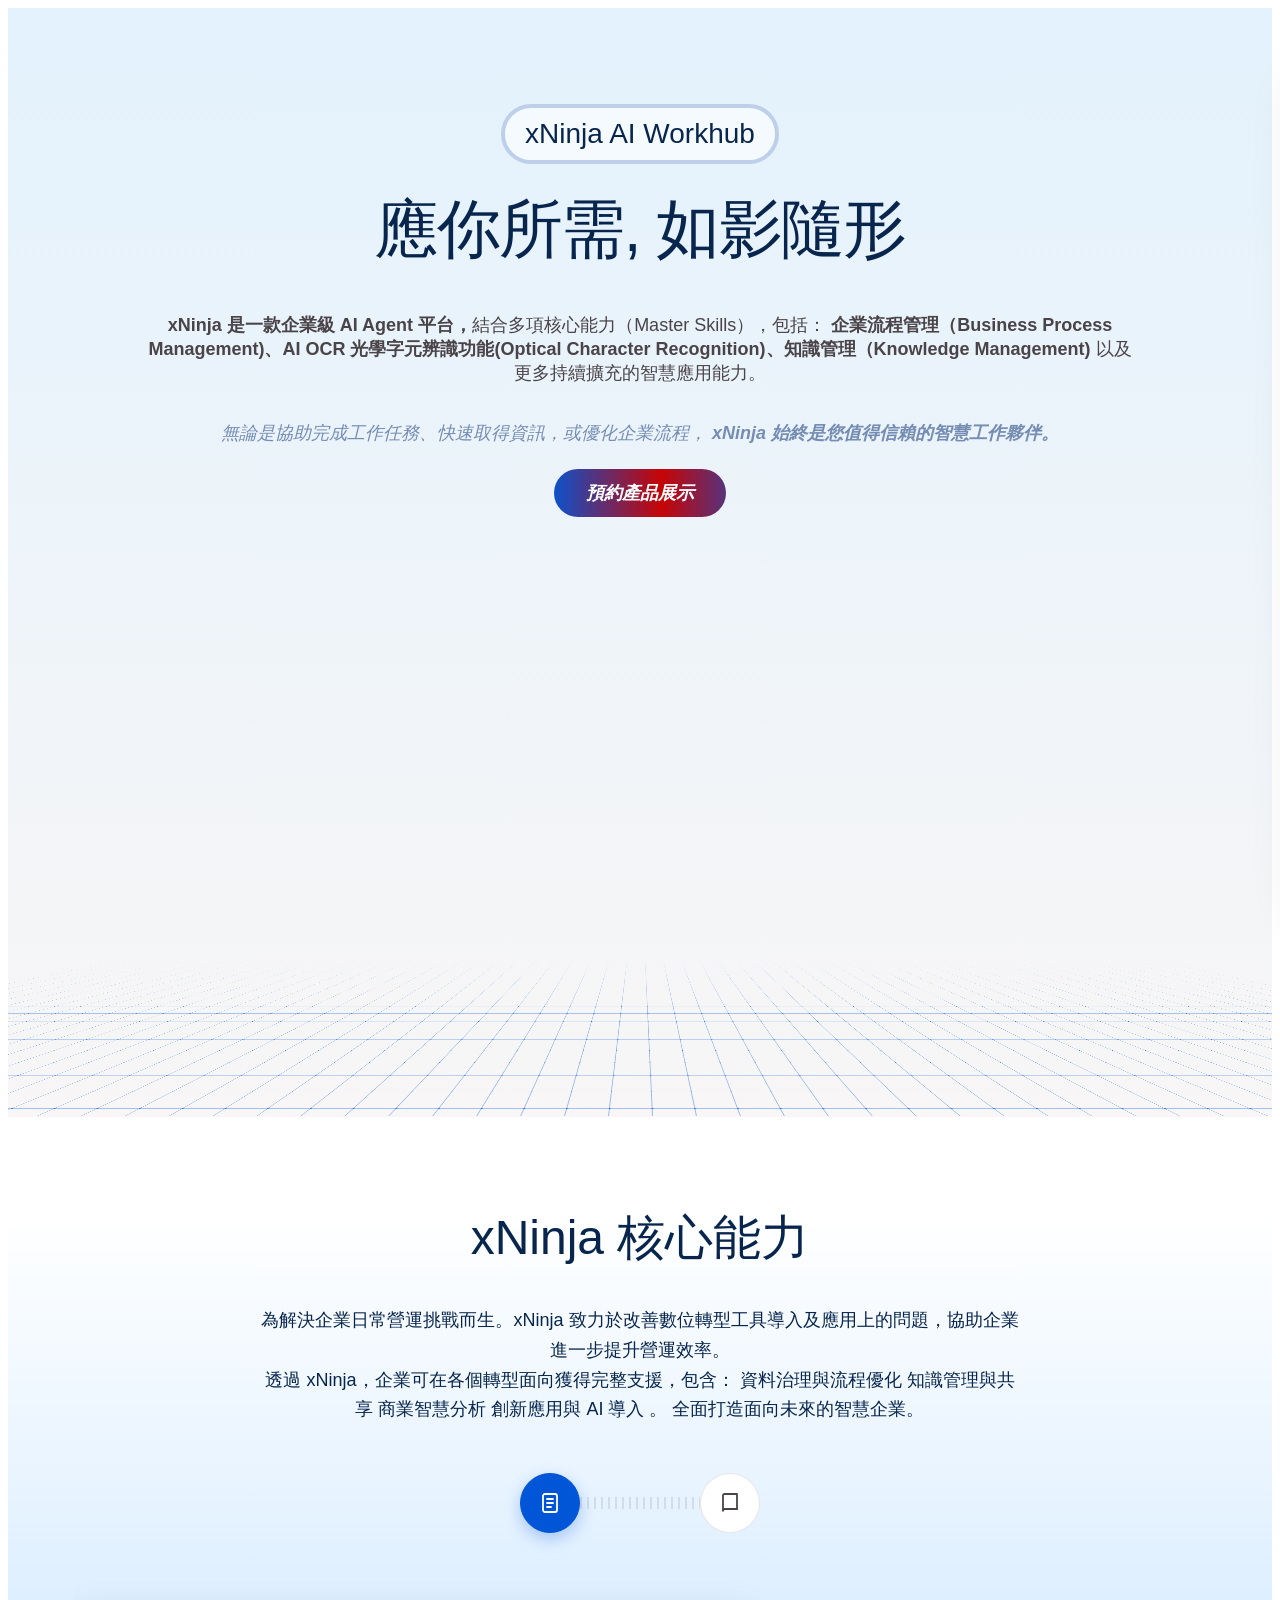
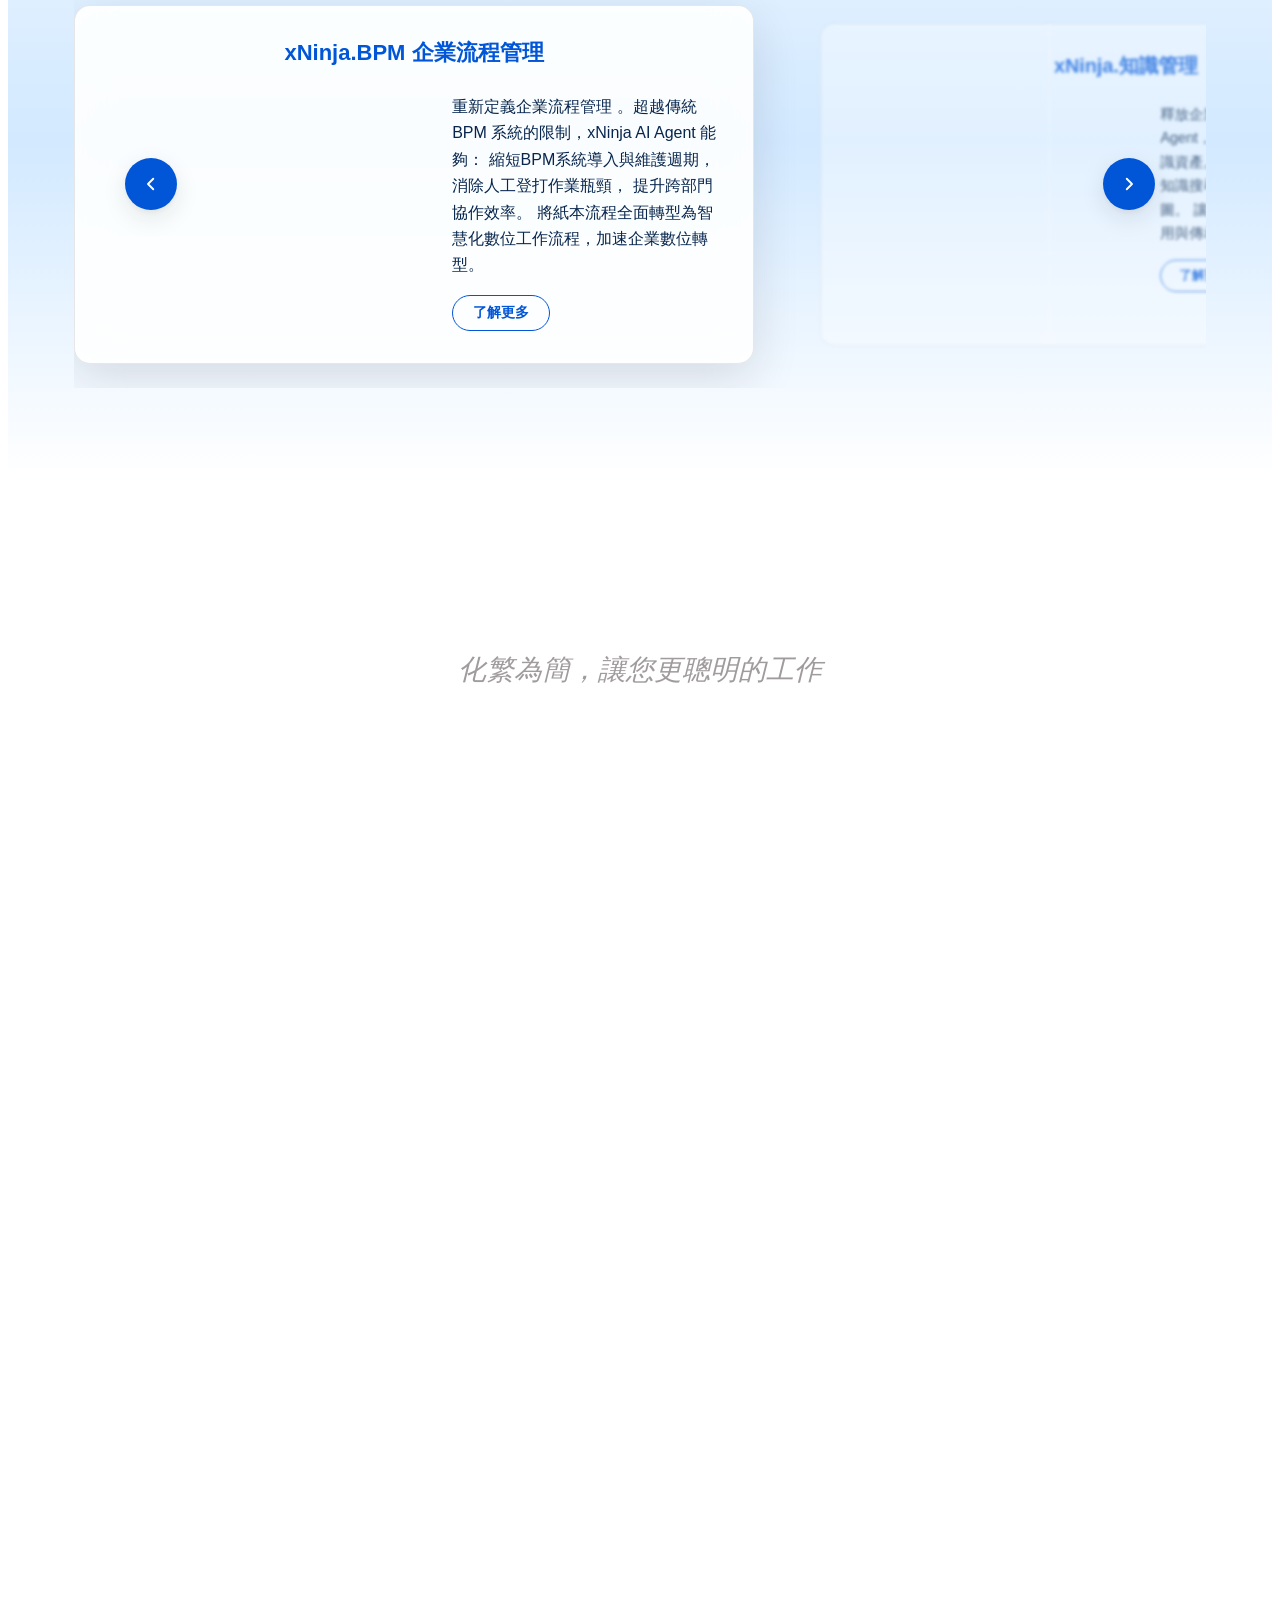
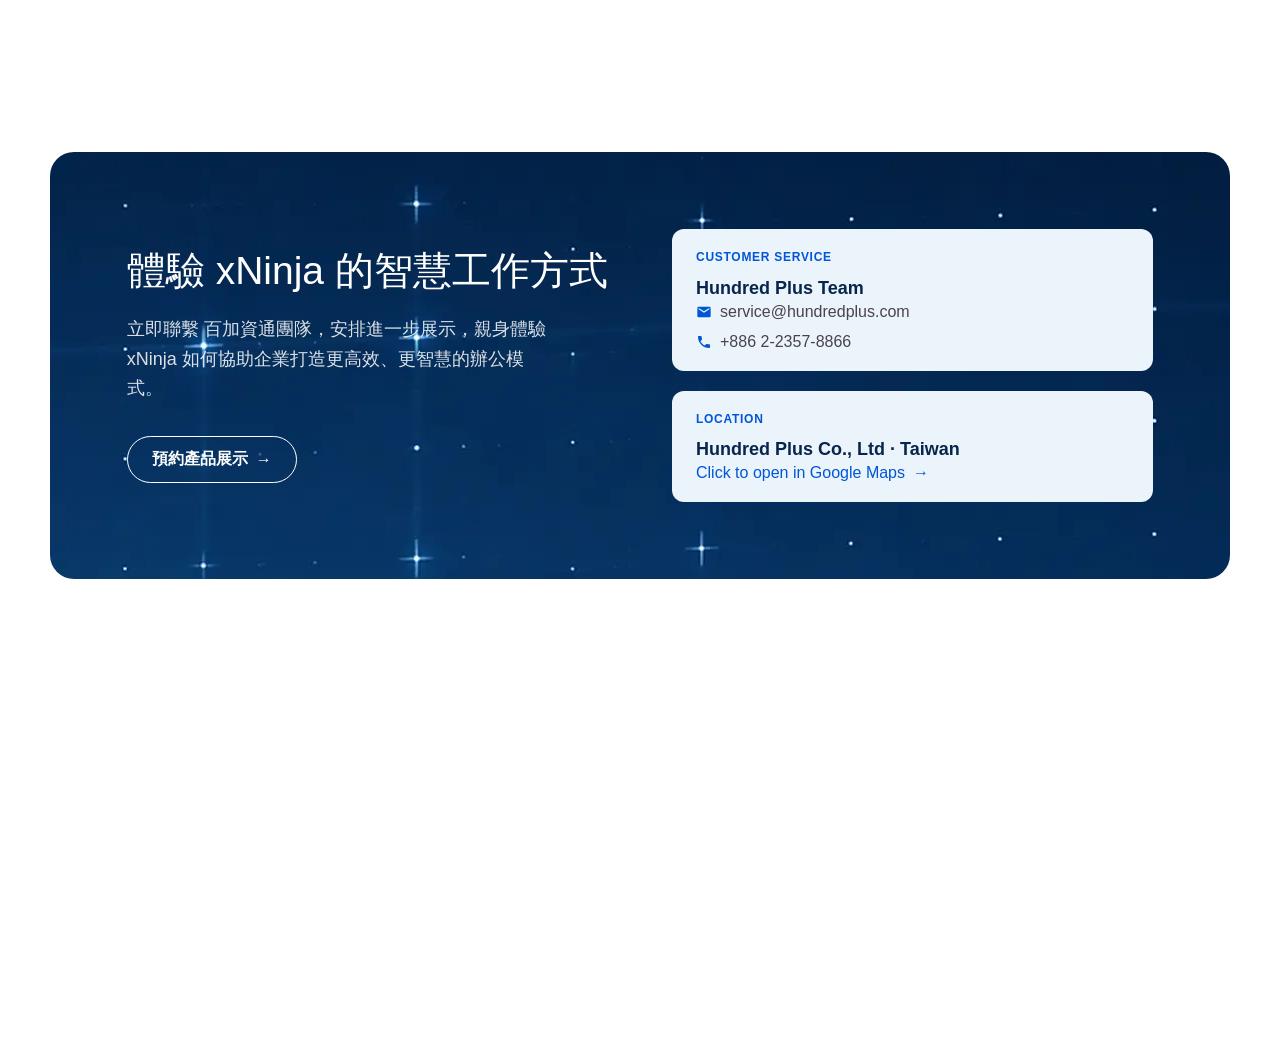
==== index.html @ 4fa95afd "changes" ====
<!doctype html>
<html lang="en">
  <head>
    <meta charset="UTF-8" />
    <meta name="viewport" content="width=device-width, initial-scale=1.0" />
    <title>Document</title>
  <link rel="preconnect" href="https://fonts.googleapis.com" />
  <link rel="preconnect" href="https://fonts.gstatic.com" crossorigin />
  <link href="https://fonts.googleapis.com/css2?family=Montserrat:ital,wght@0,100..900;1,100..900&family=Chiron+Go+Round+TC:wght@300;400;500;600;700;800;900&display=swap" rel="stylesheet" />
  <link rel="stylesheet" href="css/tokens.css" />
    <link rel="stylesheet" href="css/navbar.css" />
    <link rel="stylesheet" href="css/fonts.css" />
    <link rel="stylesheet" href="css/hero.css" />
    <link rel="stylesheet" href="css/text_sizes.css" />
    <link rel="stylesheet" href="css/features.css" />
    <link rel="stylesheet" href="css/cta.css" />
    <link rel="stylesheet" href="css/footer.css" />
    <link rel="stylesheet" href="css/demo-popup.css" />
  </head>
    <div id="navbar-placeholder"></div>

  <!-- Mobile drawer -->
  <div class="navbar__drawer" id="navDrawer">
    <ul>
      <!-- <li><a href="/about.html">About Us</a></li>
      <li><a href="/news.html">News</a></li> -->
      <li>
        <a href="index.html">Skills</a>
        <ul class="drawer-sub">
          <li>
            <a href="xNinja_bpm.html"
              >xNinja. Business Process Management (BPM)</a
            >
          </li>
          <li>
            <a href="xNinja_km.html"
              >xNinja.Knowledge Management</a
            >
          </li>
        </ul>
      </li>
      <!-- <li><a href="/pricing.html">Pricing</a></li> -->
    </ul>
    <div class="drawer-lang">
      <button href="tw.html">EN</button>
      <button href="index.html">TW</button>
      <!-- <button>TH</button>
      <button >IDN</button> -->
    </div>
  </div>
  <div class="navbar__overlay" id="navOverlay"></div>


<section class="hero">
  <div class="hero__inner">
  
<h2 class="hero__subhead">xNinja AI Workhub</h2>
  <h1 class="hero__title text-display">
	應你所需, 如影隨形
    </h1>
    <p class="hero__subtitle">
<b>xNinja 是一款企業級 AI Agent 平台，</b>結合多項核心能力（Master Skills），包括：

<b>企業流程管理（Business Process Management)、AI OCR 光學字元辨識功能(Optical Character Recognition)、知識管理（Knowledge Management)</b>
 以及更多持續擴充的智慧應用能力。</p><br>
   <span class="hero__quote">
      無論是協助完成工作任務、快速取得資訊，或優化企業流程，
<b>xNinja 始終是您值得信賴的智慧工作夥伴。</b>
    </sp> 

    <div class="hero__cta-row">
      <span class="hero__cta-line hero__cta-line--left" aria-hidden="true"></span>
<a href="https://www.hundredplus.com/ecoform/jtjw" class="hero__cta" data-demo-open>預約產品展示</a>
      <span class="hero__cta-line hero__cta-line--right" aria-hidden="true"></span>
    </div>

     <div class="hero__media">
         <div class="skill_section__video">
  <iframe
    class="skill_section__media"
    src="https://www.youtube.com/embed/FBJiiYiR1F0?autoplay=1&mute=1&loop=1&playlist=FBJiiYiR1F0&controls=1&playsinline=1&rel=0&modestbranding=1"
    title="xNinja demo"
    style="width:100%; aspect-ratio:16/9; border:0; display:block;"
    allow="autoplay; encrypted-media; picture-in-picture"
    allowfullscreen
  ></iframe>
</div>
        </div>
  </div>
</section>

<section class="skills">
  <div class="skills__inner">
    <div class="skills__intro"> <h2 class="skills__title">xNinja 核心能力</h2>
    <span class="skills__lead text-body-lg">
    為解決企業日常營運挑戰而生。xNinja 致力於改善數位轉型工具導入及應用上的問題，協助企業進一步提升營運效率。
<br>透過 xNinja，企業可在各個轉型面向獲得完整支援，包含：
資料治理與流程優化
知識管理與共享
商業智慧分析
創新應用與 AI 導入 。
全面打造面向未來的智慧企業。
</div>
   
<!-- Skill stepper: one icon per Master Skill -->
<!-- Skill stepper: one icon per Master Skill -->
<div class="skills__steps" aria-label="xNinja Master Skills">
  <!-- BPM — form icon -->
  <button
    class="skills__step skills__step--active"
    type="button"
    data-skill-key="skills.bpm.video"
    aria-label="xNinja.Business Process Management"
  >
    <svg viewBox="0 0 24 24" fill="none" stroke="currentColor"
         stroke-width="1.8" stroke-linecap="round" stroke-linejoin="round" aria-hidden="true">
      <rect x="5" y="3" width="14" height="18" rx="2" />
      <path d="M9 8h6M9 12h6M9 16h4" />
    </svg>
  </button>

  <span class="skills__step-line" aria-hidden="true"></span>

  <!-- KM — book icon -->
  <button
    class="skills__step"
    type="button"
    data-skill-key="skills.km.video"
    aria-label="xNinja.Knowledge Management"
  >
    <svg viewBox="0 0 24 24" fill="none" stroke="currentColor"
         stroke-width="1.8" stroke-linecap="round" stroke-linejoin="round" aria-hidden="true">
      <path d="M5 4.5A1.5 1.5 0 0 1 6.5 3H19v15H6.5A1.5 1.5 0 0 0 5 19.5z" />
      <path d="M5 19.5A1.5 1.5 0 0 1 6.5 18H19" />
    </svg>
  </button>
</div>
    <div class="skills__carousel">
      <button class="skills__nav skills__nav--prev" type="button" aria-label="Previous skill">
        <svg width="18" height="18" viewBox="0 0 24 24" aria-hidden="true">
          <path d="M15 5l-7 7 7 7" fill="none" stroke="currentColor" stroke-width="2.5" stroke-linecap="round" stroke-linejoin="round" />
        </svg>
      </button>

      <div class="skills__viewport">
        <div class="skills__track">

          <!-- Card: BPM -->
          <article class="skill-card skill-card--active" data-video-key="skills.bpm.video">
            <h3 class="skill-card__title">xNinja.BPM 企業流程管理</h3>
            <div class="skill-card__body">
                         <div class="skill_section__video">
  <iframe
    class="skill_section__media"
    src="https://www.youtube.com/embed/NPxpjpz5WTE?autoplay=1&mute=1&loop=1&playlist=NPxpjpz5WTE&controls=1&playsinline=1&rel=0&modestbranding=1"
    title="xNinja demo"
    style="width:100%; aspect-ratio:16/9; border:0; display:block;"
    allow="autoplay; encrypted-media; picture-in-picture"
    allowfullscreen
  ></iframe>
</div>
              <div class="skill-card__text">
                <p class="skill-card__desc text-body">
                重新定義企業流程管理 。超越傳統 BPM 系統的限制，xNinja AI Agent 能夠：
縮短BPM系統導入與維護週期，
消除人工登打作業瓶頸，
提升跨部門協作效率。
將紙本流程全面轉型為智慧化數位工作流程，加速企業數位轉型。
 </p>
           
                <a class="skill-card__more" href="xNinja_bpm.html">了解更多</a>
              </div>
            </div>
          </article>

          <!-- Card: KM -->
          <article class="skill-card" data-video-key="skills.km.video">
            <h3 class="skill-card__title">xNinja.知識管理</h3>
            <div class="skill-card__body">
        <div class="skill_section__video">
  <iframe
    class="skill_section__media"
    src="https://www.youtube.com/embed/J8MCapx4dZc?autoplay=1&mute=1&loop=1&playlist=J8MCapx4dZc&controls=1&playsinline=1&rel=0&modestbranding=1"
    title="xNinja demo"
    style="width:100%; aspect-ratio:16/9; border:0; display:block;"
    allow="autoplay; encrypted-media; picture-in-picture"
    allowfullscreen
  ></iframe>
</div>
              <div class="skill-card__text">
                <p class="skill-card__desc text-body">
                釋放企業知識價值
透過 xNinja AI Agent，企業能夠更有效地運用組織知識資產。
即時完成：
知識文章生成，
知識搜尋，
智慧重點摘要，
企業流程圖。
讓企業知識得以快速被找出、應用與傳承。</p>
                <a class="skill-card__more" href="xNinja_km.html">了解更多</a>
              </div>
            </div>
          </article>

        </div>
      </div>

      <button class="skills__nav skills__nav--next" type="button" aria-label="Next skill">
        <svg width="18" height="18" viewBox="0 0 24 24" aria-hidden="true">
          <path d="M9 5l7 7-7 7" fill="none" stroke="currentColor" stroke-width="2.5" stroke-linecap="round" stroke-linejoin="round" />
        </svg>
      </button>
    </div>
  </div>
</section>

<section class="challenge">
  <div class="challenge__inner">
    <div class="challenge__header">
    <h2 class="skills__title reveal reveal--up">
      xNinja 協助企業解決的挑戰<br>
    </h2>
      <span class="skills__subtitle">化繁為簡，讓您更聰明的工作</span>
      </div>
    <!-- Row 1: text left, image right -->
    <div class="challenge__row">
      <div class="challenge__content reveal reveal--left">
        <h3 class="challenge__subtitle">
          快速推動企業數位化
        </h3>
        <ul class="challenge__list">
          <li class="challenge__item">
            <svg class="challenge__check" viewBox="0 0 20 20" aria-hidden="true">
              <circle cx="10" cy="10" r="10" />
              <path d="M5.8 10.3l2.7 2.7 5.7-6" />
            </svg>
            <span>消除冗長的系統導入週期</span>
          </li>
          <li class="challenge__item text-body">
            <svg class="challenge__check" viewBox="0 0 20 20" aria-hidden="true">
              <circle cx="10" cy="10" r="10" />
              <path d="M5.8 10.3l2.7 2.7 5.7-6" />
            </svg>
            <span>打破語言與跨國溝通障礙</span>
          </li>
          <li class="challenge__item text-body">
            <svg class="challenge__check" viewBox="0 0 20 20" aria-hidden="true">
              <circle cx="10" cy="10" r="10" />
              <path d="M5.8 10.3l2.7 2.7 5.7-6" />
            </svg>
            <span>建立全企業一致性的表單與流程標準</span>
          </li>
          <li class="challenge__item text-body">
            <svg class="challenge__check" viewBox="0 0 20 20" aria-hidden="true">
              <circle cx="10" cy="10" r="10" />
              <path d="M5.8 10.3l2.7 2.7 5.7-6" />
            </svg>
            <span>加速資料蒐集與處理效率</span>
          </li>
        </ul>
      </div>

      <div class="challenge__media reveal reveal--right" role="img"
           aria-label="Rapid enterprise digitalization illustration">
          <img src="assets/images/bpm_illustration.png">
          </div>
    </div>

    <!-- Row 2: image left, text right -->
    <div class="challenge__row challenge__row--reverse">
      <div class="challenge__content reveal reveal--right">
        <h3 class="challenge__subtitle">
          提升組織生產力
        </h3>
        <ul class="challenge__list">
          <li class="challenge__item text-body">
            <svg class="challenge__check" viewBox="0 0 20 20" aria-hidden="true">
              <circle cx="10" cy="10" r="10" />
              <path d="M5.8 10.3l2.7 2.7 5.7-6" />
            </svg>
            <span>輕鬆將企業知識與文件集中管理</span>
          </li>
          <li class="challenge__item text-body">
            <svg class="challenge__check" viewBox="0 0 20 20" aria-hidden="true">
              <circle cx="10" cy="10" r="10" />
              <path d="M5.8 10.3l2.7 2.7 5.7-6" />
            </svg>
            <span>快速取得關鍵資訊，讓員工專注於高價值工作</span>
          </li>
          <li class="challenge__item text-body">
            <svg class="challenge__check" viewBox="0 0 20 20" aria-hidden="true">
              <circle cx="10" cy="10" r="10" />
              <path d="M5.8 10.3l2.7 2.7 5.7-6" />
            </svg>
            <span>將複雜文件轉換為精簡且可執行的摘要內容</span>
          </li>
          <li class="challenge__item text-body">
            <svg class="challenge__check" viewBox="0 0 20 20" aria-hidden="true">
              <circle cx="10" cy="10" r="10" />
              <path d="M5.8 10.3l2.7 2.7 5.7-6" />
            </svg>
            <span>透過流程圖提高理解效率與執行品質</span>
          </li>
        </ul>
      </div>

      <div class="challenge__media reveal reveal--left" role="img"
           aria-label="Accelerated workforce productivity illustration">
          <img src="assets/images/km_illustration.png"></div>
    </div>
  </div>
</section>


<section class="cta">
  <div class="cta__panel">
    <div class="cta__grid">
      <!-- Left: intro -->
      <div class="cta__intro">
        <h2 class="cta__title">體驗 xNinja 的智慧工作方式</h2>
        <p class="cta__lead text-body-lg">立即聯繫 百加資通團隊，安排進一步展示，親身體驗 xNinja 如何協助企業打造更高效、更智慧的辦公模式。</p>
        <a class="cta__button" href="https://www.hundredplus.com/ecoform/jtjw" data-demo-open>
          <span>預約產品展示</span>
          <span aria-hidden="true">→</span>
        </a>
      </div>

      <!-- Right: contact cards -->
      <div class="cta__cards">
        <div class="cta__card">
          <span class="text-label cta__label">Customer Service</span>
          <p class="cta__name">Hundred Plus Team</p>
          <a class="cta__email" href="mailto:service@hundredplus.com">
            <svg class="cta__icon" viewBox="0 0 24 24" fill="currentColor" aria-hidden="true">
              <path d="M20 4H4c-1.1 0-1.99.9-1.99 2L2 18c0 1.1.9 2 2 2h16c1.1 0 2-.9 2-2V6c0-1.1-.9-2-2-2zm0 4l-8 5-8-5V6l8 5 8-5v2z"/>
            </svg>
            service@hundredplus.com
          </a>
          <a class="cta__phone" href="tel:+886223578866">
            <svg class="cta__icon" viewBox="0 0 24 24" fill="currentColor" aria-hidden="true">
              <path d="M6.62 10.79c1.44 2.83 3.76 5.14 6.59 6.59l2.2-2.2c.27-.27.67-.36 1.02-.24 1.12.37 2.33.57 3.57.57.55 0 1 .45 1 1V20c0 .55-.45 1-1 1-9.39 0-17-7.61-17-17 0-.55.45-1 1-1h3.5c.55 0 1 .45 1 1 0 1.25.2 2.45.57 3.57.11.35.03.74-.25 1.02l-2.2 2.2z"/>
            </svg>
            +886 2-2357-8866
          </a>
        </div>

        <!-- <div class="cta__card">
          <span class="text-label cta__label">聯絡資訊</span>
          <div class="cta__contact">
            <p class="cta__name">Oscar Shan</p>
            <a class="cta__email" href="mailto:reyner@hundredplus.com">
              <svg class="cta__icon" viewBox="0 0 24 24" fill="currentColor" aria-hidden="true">
                <path d="M20 4H4c-1.1 0-1.99.9-1.99 2L2 18c0 1.1.9 2 2 2h16c1.1 0 2-.9 2-2V6c0-1.1-.9-2-2-2zm0 4l-8 5-8-5V6l8 5 8-5v2z"/>
              </svg>
              oscar.shan@hundredplus.com
            </a>
            <a class="cta__phone" href="tel:+886223578866,100">
              <svg class="cta__icon" viewBox="0 0 24 24" fill="currentColor" aria-hidden="true">
                <path d="M6.62 10.79c1.44 2.83 3.76 5.14 6.59 6.59l2.2-2.2c.27-.27.67-.36 1.02-.24 1.12.37 2.33.57 3.57.57.55 0 1 .45 1 1V20c0 .55-.45 1-1 1-9.39 0-17-7.61-17-17 0-.55.45-1 1-1h3.5c.55 0 1 .45 1 1 0 1.25.2 2.45.57 3.57.11.35.03.74-.25 1.02l-2.2 2.2z"/>
              </svg>
              +886 2-2357-8866 #108
            </a>
          </div>
          <div class="cta__contact">
            <p class="cta__name">Evelyn Tang</p>
            <a class="cta__email" href="mailto:new.han@hundredplus.com">
              <svg class="cta__icon" viewBox="0 0 24 24" fill="currentColor" aria-hidden="true">
                <path d="M20 4H4c-1.1 0-1.99.9-1.99 2L2 18c0 1.1.9 2 2 2h16c1.1 0 2-.9 2-2V6c0-1.1-.9-2-2-2zm0 4l-8 5-8-5V6l8 5 8-5v2z"/>
              </svg>
              evelyn.tang@hundredplus.com
            </a>
            <a class="cta__phone" href="tel:+886223578866,106">
              <svg class="cta__icon" viewBox="0 0 24 24" fill="currentColor" aria-hidden="true">
                <path d="M6.62 10.79c1.44 2.83 3.76 5.14 6.59 6.59l2.2-2.2c.27-.27.67-.36 1.02-.24 1.12.37 2.33.57 3.57.57.55 0 1 .45 1 1V20c0 .55-.45 1-1 1-9.39 0-17-7.61-17-17 0-.55.45-1 1-1h3.5c.55 0 1 .45 1 1 0 1.25.2 2.45.57 3.57.11.35.03.74-.25 1.02l-2.2 2.2z"/>
              </svg>
              +886 2-2357-8866 #105
            </a>
          </div>
        </div> -->

        <div class="cta__card">
          <span class="text-label cta__label">
            <span>Location</span>
          </span>
          <p class="cta__name">Hundred Plus Co., Ltd · Taiwan</p>
          <a class="cta__email cta__maplink"
             href="https://maps.google.com/?q=Hundred+Plus+Co+Ltd+Taiwan"
             target="_blank" rel="noopener">
            <span>Click to open in Google Maps</span>
            <span aria-hidden="true">→</span>
          </a>
        </div>
      </div>
    </div>
  </div>
</section>
<div id="demo-modal-placeholder"></div> 
<div id="footer-placeholder"></div>
<script src="js/navbar.js"></script>
<script src="js/features.js"></script>
<script src="js/homepage.js"></script>
<script src="js/demo-popup.js"></script>
<script src="js/skill-video.js"></script>
</body>
</html>
---- css/tokens.css ----
/* ==========================================================================
   Design Tokens
   Project typography system — EN / ZH / TH
   ========================================================================== */
*,
*::before,
*::after {
  box-sizing: border-box;
}

:root {
  /* --------------------------------------------------------------------------
     FONT STACKS
     Montserrat loaded via Google Fonts CDN in fonts.css.
     CJK/Thai loaded locally or via Google Fonts CDN in fonts.css.
  -------------------------------------------------------------------------- */

  --font-en:   "Montserrat", sans-serif;
  --font-mono: "Montserrat",  sans-serif;
  --font-tw:   "ChironGoRoundTC", "Noto Sans TC", sans-serif;
  --font-th:   "Noto Sans Thai", sans-serif;

  /* --------------------------------------------------------------------------
     TYPE SCALE  (fluid via clamp — min @ ~375px / max @ ~1440px)
  -------------------------------------------------------------------------- */

  --scale-2xs:  clamp(0.625rem, 1.4vw, 0.75rem);   /*  10–12px */
  --scale-xs:   clamp(0.75rem,  1.8vw, 0.875rem);  /*  12–14px */
  --scale-sm:   clamp(0.875rem, 2vw,   1rem);       /*  14–16px */
  --scale-base: clamp(1rem,     2.2vw, 1.125rem);   /*  16–18px */
  --scale-lg:   clamp(1.125rem, 2.5vw, 1.375rem);  /*  18–22px */
  --scale-xl:   clamp(1.375rem, 3.5vw, 1.75rem);   /*  22–28px */
  --scale-2xl:  clamp(1.75rem,  4.5vw, 2.25rem);   /*  28–36px */
  --scale-3xl:  clamp(2.25rem,  6vw,   3rem);       /*  36–48px */
  --scale-4xl:  clamp(3rem,     8vw,   4rem);       /*  48–64px */
  --scale-5xl:  clamp(3.75rem,  10vw,  5rem);       /*  60–80px */

  /* --------------------------------------------------------------------------
     FONT WEIGHTS
     Montserrat: 100–900 (+ italics)
     ChironGoRoundTC: 300 / 400 / 500 / 600 / 700 / 800 / 900
     Noto Sans Thai: 100 / 300 / 400 / 500 / 600 / 700 / 800 / 900
  -------------------------------------------------------------------------- */

  --weight-thin:       100;
  --weight-extralight: 200;
  --weight-light:      300;
  --weight-regular:    400;
  --weight-medium:     500;
  --weight-semibold:   600;
  --weight-bold:       700;
  --weight-extrabold:  800;
  --weight-black:      900;

  /* --------------------------------------------------------------------------
     LINE HEIGHTS — per-language
  -------------------------------------------------------------------------- */

  /* English (Montserrat) */
  --lh-en-display: 1.05;
  --lh-en-heading: 1.2;
  --lh-en-subhead: 1.3;
  --lh-en-body:    1.65;
  --lh-en-caption: 1.5;
  --lh-en-label:   1.4;

  /* Chinese (ChironGoRoundTC) */
  --lh-tw-display: 1.1;
  --lh-tw-heading: 1.2;
  --lh-tw-subhead: 1.3;
  --lh-tw-body:    1.85;
  --lh-tw-caption: 1.6;
  --lh-tw-label:   1.5;

  /* Thai (Noto Sans Thai) */
  --lh-th-display: 1.2;
  --lh-th-heading: 1.3;
  --lh-th-subhead: 1.45;
  --lh-th-body:    2;
  --lh-th-caption: 1.7;
  --lh-th-label:   1.6;

  /* Feature Grid Spacing */
  --page-x: clamp(var(--space-6), 5vw, var(--space-16));

  /* --------------------------------------------------------------------------
     LETTER SPACING — per-language
  -------------------------------------------------------------------------- */

  --ls-en-display: -0.025em;
  --ls-en-heading: -0.015em;
  --ls-en-subhead: -0.01em;
  --ls-en-body:    0em;
  --ls-en-label:   0.06em;
  --ls-en-caption: 0.01em;

  --ls-tw-display: 0.02em;
  --ls-tw-heading: 0.01em;
  --ls-tw-body:    0em;
  --ls-tw-label:   0.05em;

  --ls-th-display: 0em;
  --ls-th-body:    0em;

  /* --------------------------------------------------------------------------
     COLORS
  -------------------------------------------------------------------------- */

  --color-ink:          #08264d;
  --color-ink-secondary: #4a4448;
  --color-ink-tertiary:  #6b6568;
  --color-ink-disabled:  #a09b9c;

  --color-blue:        #0156d7;
  --color-blue-hover:  #013c97;
  --color-blue-active: #002256;
  --color-blue-subtle: #ebf3fb;
  --color-blue-muted:  #b3d0ef;

  --color-surface:        #ffffff;
  --color-surface-raised: #f8f6f6;
  --color-surface-sunken: #f0eded;

  --color-border:       rgba(32, 28, 29, 0.1);
  --color-border-strong: rgba(32, 28, 29, 0.2);
  --color-border-focus: #3079c9;

  --color-success:        #2a7d4f;
  --color-success-subtle: #eaf5ee;
  --color-warning:        #a05c10;
  --color-warning-subtle: #fef3e2;
  --color-danger:         #c1362b;
  --color-danger-subtle:  #fdecea;

  /* --------------------------------------------------------------------------
     SPACING SCALE  (base unit: 4px)
  -------------------------------------------------------------------------- */

  --space-0:  0px;
  --space-1:  4px;
  --space-2:  8px;
  --space-3:  12px;
  --space-4:  16px;
  --space-5:  20px;
  --space-6:  24px;
  --space-8:  32px;
  --space-10: 40px;
  --space-12: 48px;
  --space-16: 64px;
  --space-20: 80px;
  --space-24: 96px;

  /* --------------------------------------------------------------------------
     BORDER RADIUS
  -------------------------------------------------------------------------- */

  --radius-sm:   4px;
  --radius-md:   8px;
  --radius-lg:   12px;
  --radius-xl:   16px;
  --radius-2xl:  24px;
  --radius-full: 9999px;

  /* --------------------------------------------------------------------------
     SHADOWS
  -------------------------------------------------------------------------- */

  --shadow-sm: 0 1px 2px rgba(32, 28, 29, 0.06);
  --shadow-md: 0 2px 8px rgba(32, 28, 29, 0.08), 0 1px 2px rgba(32, 28, 29, 0.04);
  --shadow-lg: 0 8px 24px rgba(32, 28, 29, 0.1), 0 2px 6px rgba(32, 28, 29, 0.05);
  --shadow-xl: 0 16px 48px rgba(32, 28, 29, 0.12);

  --shadow-focus: 0 0 0 3px rgba(48, 121, 201, 0.3);

  /* --------------------------------------------------------------------------
     TRANSITIONS
  -------------------------------------------------------------------------- */

  --transition-fast:   80ms ease;
  --transition-base:   150ms ease;
  --transition-slow:   300ms ease;
  --transition-spring: 400ms cubic-bezier(0.34, 1.56, 0.64, 1);

  /* --------------------------------------------------------------------------
     Z-INDEX SCALE
  -------------------------------------------------------------------------- */

  --z-below:    -1;
  --z-base:      0;
  --z-raised:    10;
  --z-dropdown:  100;
  --z-sticky:    200;
  --z-overlay:   300;
  --z-modal:     400;
  --z-toast:     500;
  --z-tooltip:   600;
}

/* ==========================================================================
   LANGUAGE-SCOPED HELPERS
   ========================================================================== */

:lang(en),
:lang(en-US),
:lang(en-GB) {
  font-family: var(--font-en);
}

:lang(tw),
:lang(tw-TW),
:lang(tw-HK),
:lang(tw-CN) {
  font-family: var(--font-tw);
  line-height: var(--lh-tw-body);
}

:lang(tw) {
  font-family: var(--font-tw);
  line-height: var(--lh-tw-body);
}

:lang(th) {
  font-family: var(--font-th);
  line-height: var(--lh-th-body);
}

/* ==========================================================================
   SEMANTIC TYPOGRAPHY CLASSES
   ========================================================================== */

.text-display {
  font-size: var(--scale-4xl);
  font-weight: var(--weight-bold);
  line-height: var(--lh-en-display);
  letter-spacing: var(--ls-en-display);
}
:lang(tw) .text-display {
  font-family: var(--font-tw);
  font-weight: var(--weight-semibold);
  line-height: var(--lh-tw-display);
  letter-spacing: var(--ls-tw-display);
}
:lang(th) .text-display {
  font-weight: var(--weight-extrabold);
  line-height: var(--lh-th-display);
  letter-spacing: var(--ls-th-display);
}

.text-h1 {
  font-size: var(--scale-3xl);
  font-weight: var(--weight-bold);
  line-height: var(--lh-en-heading);
  letter-spacing: var(--ls-en-heading);
}
:lang(tw) .text-h1 {
  line-height: var(--lh-tw-heading);
  letter-spacing: var(--ls-tw-heading);
}
:lang(th) .text-h1 {
  line-height: var(--lh-th-heading);
}

.text-h2 {
  font-size: var(--scale-2xl);
  font-weight: var(--weight-semibold);
  line-height: var(--lh-en-heading);
  letter-spacing: var(--ls-en-subhead);
}
:lang(tw) .text-h2 {
  font-weight: var(--weight-bold);
  line-height: var(--lh-tw-heading);
}
:lang(th) .text-h2 {
  font-weight: var(--weight-bold);
  line-height: var(--lh-th-heading);
}

.text-h3 {
  font-size: var(--scale-xl);
  font-weight: var(--weight-semibold);
  line-height: var(--lh-en-subhead);
}
:lang(tw) .text-h3 {
  line-height: var(--lh-tw-subhead);
}
:lang(th) .text-h3 {
  line-height: var(--lh-th-subhead);
}

.text-h4 {
  font-size: var(--scale-lg);
  font-weight: var(--weight-medium);
  line-height: var(--lh-en-subhead);
}
:lang(tw) .text-h4 {
  line-height: var(--lh-tw-subhead);
}
:lang(th) .text-h4 {
  line-height: var(--lh-th-subhead);
}

.text-body-lg {
  font-size: var(--scale-base);
  font-weight: var(--weight-regular);
  line-height: var(--lh-en-body);
}
:lang(tw) .text-body-lg {
  line-height: var(--lh-tw-body);
}
:lang(th) .text-body-lg {
  line-height: var(--lh-th-body);
}

.text-body {
  font-size: var(--scale-sm);
  font-weight: var(--weight-regular);
  line-height: var(--lh-en-body);
}
:lang(tw) .text-body {
  line-height: var(--lh-tw-body);
}
:lang(th) .text-body {
  line-height: var(--lh-th-body);
}

.text-caption {
  font-size: var(--scale-xs);
  font-weight: var(--weight-regular);
  line-height: var(--lh-en-caption);
  color: var(--color-ink-tertiary);
}
:lang(tw) .text-caption {
  line-height: var(--lh-tw-caption);
}
:lang(th) .text-caption {
  line-height: var(--lh-th-caption);
}

.text-label {
  font-family: var(--font-en);
  font-size: var(--scale-2xs);
  font-weight: var(--weight-semibold);
  line-height: var(--lh-en-label);
  letter-spacing: var(--ls-en-label);
  text-transform: uppercase;
  color: var(--color-ink-secondary);
}

.text-mono {
  font-family: var(--font-mono);
  font-size: var(--scale-sm);
  font-weight: var(--weight-regular);
  line-height: var(--lh-en-body);
}

.text-highlight {
  color: var(--color-blue);
  font-weight: var(--weight-medium);
}
---- css/navbar.css ----
/* ===========================
   NAVBAR
=========================== */
.navbar {
  position: sticky;
  top: 0;
  z-index: var(--z-sticky);
  display: flex;
  align-items: center;
  height: 64px;
  padding: 0 var(--space-8);
  background: rgba(255, 255, 255, 0.85);
  backdrop-filter: blur(12px);
  -webkit-backdrop-filter: blur(12px);
  box-shadow: none; /* ← start with no shadow */
  transition:
    background var(--transition-slow),
    box-shadow var(--transition-slow);
}

.navbar__logo {
  display: flex;
  align-items: center;
  text-decoration: none;
  margin-right: auto;
}

.navbar__logo svg {
  height: 90px;
  width: 90px;
}

/* Nav links — centered */
.navbar__links {
  display: flex;
  align-items: center;
  gap: var(--space-10);
  list-style: none;
  margin: 0;
  padding: 0;
  position: absolute;
  left: 50%;
  transform: translateX(-50%);
}

.navbar__links a {
  text-decoration: none;
  font-family: var(--font-en);
  font-size: var(--scale-sm);
  font-weight: var(--weight-medium);
  color: var(--color-ink);
  letter-spacing: var(--ls-en-body);
  transition: color var(--transition-base);
}

.navbar__links a:hover {
  color: var(--color-blue);
}
.navbar__links .active {
  color: none !important;
}
/* Language dropdown */
.navbar__lang {
  position: relative;
  margin-left: auto;
}

.lang-toggle {
  display: flex;
  align-items: center;
  gap: var(--space-1);
  background: none;
  border: none;
  cursor: pointer;
  font-family: var(--font-en);
  font-size: var(--scale-sm);
  font-weight: var(--weight-medium);
  color: var(--color-ink);
  padding: var(--space-2) var(--space-2);
  transition: color var(--transition-base);
}

.lang-toggle:hover {
  color: var(--color-blue);
}

.lang-arrow {
  transition: transform var(--transition-base);
}

.lang-toggle[aria-expanded="true"] .lang-arrow {
  transform: rotate(180deg);
}

.lang-dropdown {
  display: none;
  position: absolute;
  top: calc(100% + var(--space-2));
  right: 0;
  background: var(--color-surface);
  border: 1px solid var(--color-border);
  border-radius: var(--radius-md);
  box-shadow: var(--shadow-lg);
  list-style: none;
  margin: 0;
  padding: var(--space-1);
  min-width: 80px;
  z-index: var(--z-dropdown);
}

.lang-dropdown.is-open {
  display: block;
}

.lang-dropdown li button {
  display: block;
  width: 100%;
  text-align: left;
  background: none;
  border: none;
  cursor: pointer;
  padding: var(--space-2) var(--space-3);
  font-family: var(--font-en);
  font-size: var(--scale-sm);
  font-weight: var(--weight-medium);
  color: var(--color-ink);
  border-radius: var(--radius-sm);
  transition: background var(--transition-fast);
}

.lang-dropdown li button:hover {
  background: var(--color-blue-subtle);
  color: var(--color-blue);
}

/* Hamburger */
.navbar__hamburger {
  display: none;
  flex-direction: column;
  gap: 5px;
  background: none;
  border: none;
  cursor: pointer;
  padding: var(--space-2);
  margin-left: var(--space-4);
}

.navbar__hamburger span {
  display: block;
  width: 22px;
  height: 2px;
  background: var(--color-ink);
  border-radius: 2px;
  transition:
    transform var(--transition-slow),
    opacity var(--transition-slow);
}

/* Mobile drawer */
.navbar__drawer {
  position: fixed;
  top: 64px;
  right: -280px;
  width: 260px;
  height: calc(100vh - 64px);
  background: var(--color-surface);
  box-shadow: var(--shadow-xl);
  z-index: var(--z-overlay);
  /* padding: var(--space-6) var(--space-5); */
  transition: right var(--transition-slow);
}

.navbar__drawer.is-open {
  right: 0;
}

.navbar__drawer ul {
  list-style: none;
  margin: 0 0 var(--space-6);
  padding: 0;
}

.navbar__drawer ul li a {
  display: block;
  padding: var(--space-3) 0;
  font-family: var(--font-en);
  font-size: var(--scale-base);
  font-weight: var(--weight-medium);
  color: var(--color-ink);
  text-decoration: none;
  border-bottom: 1px solid var(--color-border);
  transition: color var(--transition-base);
}

.navbar__drawer ul li a:hover {
  color: var(--color-blue);
}

.drawer-lang {
  display: flex;
  gap: var(--space-2);
}

.drawer-lang button {
  background: var(--color-blue-subtle);
  border: none;
  border-radius: var(--radius-sm);
  padding: var(--space-2) var(--space-3);
  font-family: var(--font-en);
  font-size: var(--scale-xs);
  font-weight: var(--weight-semibold);
  color: var(--color-blue);
  cursor: pointer;
  transition: background var(--transition-fast);
}

.drawer-lang button:hover {
  background: var(--color-blue-muted);
}

/* .navbar__overlay {
  display: none;
  position: fixed;
  inset: 0;
  background: rgba(32, 28, 29, 0.4);
  z-index: var(--z-overlay);
} */

/* .navbar__overlay.is-open {
  display: block;
} */

/* ===== Products mega menu ===== */
.navbar__has-mega {
  position: relative;
}

.mega {
  position: absolute;
  top: calc(100% + 14px);
  left: 50%;
  transform: translateX(-50%) translateY(-8px);
  width: min(600px, 92vw);
  padding: 26px 30px 30px;
  background: var(--mega-bg, rgba(255, 255, 255, 0.98));
  -webkit-backdrop-filter: blur(10px) saturate(140%);
  backdrop-filter: blur(22px) saturate(140%);
  border: 1px solid var(--mega-border, rgba(255, 255, 255, 0.55));
  border-radius: var(--radius-lg, 14px);
  box-shadow:
    0 24px 60px -20px rgba(15, 23, 42, 0.28),
    0 2px 8px rgba(15, 23, 42, 0.06);
  opacity: 0;
  visibility: hidden;
  pointer-events: none;
  transition:
    opacity 0.22s ease,
    transform 0.22s ease,
    visibility 0.22s;
  z-index: 60;
}

/* invisible hover bridge across the gap so the menu stays open */
.mega::before {
  content: "";
  position: absolute;
  top: -16px;
  left: 0;
  right: 0;
  height: 16px;
}

/* top pointer accent under "Products" */
.mega::after {
  content: "";
  position: absolute;
  top: -1px;
  left: 50%;
  transform: translateX(-50%);
  width: 64px;
  height: 3px;
  border-radius: 0 0 3px 3px;
  background: var(--color-primary, #1e54ff);
}

/* open states: hover (mouse), focus-within (keyboard), is-open (JS/touch) */
.navbar__has-mega:hover .mega,
.navbar__has-mega:focus-within .mega,
.navbar__has-mega.is-open .mega {
  opacity: 1;
  visibility: visible;
  pointer-events: auto;
  transform: translateX(-50%) translateY(0);
}

.mega__title {
  margin: 0 0 18px;
  font-family: var(--font-en, "Montserrat", sans-serif);
  font-weight: 700;
  font-size: 1.25rem;
  letter-spacing: -0.01em;
  color: var(--color-ink, #0b1020);
}

.mega__list {
  list-style: none;
  margin: 0;
  padding: 0;
  display: grid;
  gap: 4px;
}

.mega__link {
  display: flex;
  align-items: center;
  justify-content: space-between;
  gap: 16px;
  padding: 12px 14px;
  border-radius: var(--radius-md, 8px);
  font-family: var(--font-mono, "DM Mono", monospace);
  font-size: 1rem;
  line-height: 1.4;
  color: var(--color-primary, #1e54ff);
  text-decoration: none;
  transition:
    background 0.15s ease,
    transform 0.15s ease;
}

.mega__link:hover {
  background: var(--mega-link-hover, rgba(30, 84, 255, 0.08));
  transform: translateX(2px);
}

.mega__chev {
  transition: transform 0.15s ease;
}
.mega__link:hover .mega__chev {
  transform: translateX(4px);
}

/* bottom corner accents */
.mega__corner {
  position: absolute;
  bottom: -1px;
  width: 34px;
  height: 4px;
  background: var(--color-primary, #1e54ff);
  border-radius: 4px 4px 0 0;
}
.mega__corner--left {
  left: 18px;
}
.mega__corner--right {
  right: 18px;
}

/* mobile drawer sublist */
.drawer-sub {
  list-style: none;
  margin: 6px 0 0;
  padding: 0 0 0 14px;
  display: grid;
  gap: 6px;
}
.drawer-sub a {
  font-family: var(--font-mono, "DM Mono", monospace);
  font-size: 0.9rem;
  color: var(--color-primary, #1e54ff);
}

/* Responsive */
@media (max-width: 960px) {
  .navbar__links {
    display: none;
  }
  .navbar__lang {
    display: none;
  }
  .navbar__hamburger {
    display: flex;
  }
  .navbar__drawer {
    padding: var(--space-6) var(--space-5);
  }
}
#navbar-placeholder {
  display: contents;
}

.navbar__cta {
  position: relative;
  color: #2563eb !important;
  background: transparent;
  border-radius: 999px;
  padding: 0.6em 1.5em;
  font-weight: 600;
  text-decoration: none;
  white-space: nowrap;
  border: 2px solid transparent;
  background:
    linear-gradient(#fff, #fff) padding-box,
    linear-gradient(90deg, #2563eb, #ff6565, #2563eb) border-box;
  background-size:
    100% 100%,
    300% 100%;
  animation: ctaBorderFlow 4s linear infinite;
  transition: color 0.2s ease;
}

.navbar__cta:hover {
  background: #2563eb !important;
  color: #fff !important;
  transition: all 0.5s ease;
}

@keyframes ctaBorderFlow {
  0% {
    background-position:
      0 0,
      0% 0;
  }
  100% {
    background-position:
      0 0,
      300% 0;
  }
}

@media (prefers-reduced-motion: reduce) {
  .navbar__cta {
    animation: none;
  }
}
---- css/hero.css ----
/* ===========================
   HERO
=========================== */
.hero {
  position: relative;
  padding: var(--space-20) var(--space-8) var(--space-16);
  background: linear-gradient(
    180deg,
    #e3f2fd 0%,
    var(--color-surface-raised) 100%
  );
  overflow: hidden;
}

/* Decorative background lines — sits behind content, lower portion */
/* .hero::before {
  content: "";
  position: absolute;
  inset: 0;
  background-image: url("/assets/images/bg_lines.png");
  background-repeat: no-repeat;
  background-position: center bottom;
  background-size: contain;
  opacity: 0.6;
  pointer-events: none;
  z-index: var(--z-base);
} */
/* Decorative perspective grid floor — lines meet at glowing points.
   Sits behind hero content, lower portion only. */
.hero::before {
  content: "";
  position: absolute;
  left: 50%;
  bottom: 0;
  width: 200%; /* extra width so the tilted plane fills the base */
  height: 85%; /* how far up the floor reaches */
  transform: translateX(-50%) perspective(520px) rotateX(63deg);
  transform-origin: bottom center;
  pointer-events: none;
  z-index: var(--z-base);

  --grid-cell: 44px;
  --grid-line: color-mix(in srgb, var(--color-blue) 45%, transparent);
  --grid-dot: var(--color-blue);

  background-image:
    radial-gradient(circle at 0 0, var(--grid-dot) 1.5px, transparent 2.2px),
    repeating-linear-gradient(
      to right,
      var(--grid-line) 0 1px,
      transparent 1px var(--grid-cell)
    ),
    repeating-linear-gradient(
      to bottom,
      var(--grid-line) 0 1px,
      transparent 1px var(--grid-cell)
    );
  background-size:
    var(--grid-cell) var(--grid-cell),
    auto,
    auto;

  /* fade the far (top) edge into the hero background */
  -webkit-mask-image: linear-gradient(
    to top,
    #000 0%,
    #000 35%,
    transparent 90%
  );
  mask-image: linear-gradient(to top, #000 0%, #000 35%, transparent 90%);
  opacity: 0.85;
}

.hero__inner {
  position: relative;
  z-index: var(--z-raised);
  max-width: 1000px;
  margin: 0 auto;
  text-align: center;
  display: flex;
  flex-direction: column;
  align-items: center;
}

.hero__title {
  color: var(--color-ink);
  font-family: var(
    --font-tw
  ); /* ← mono heading. Swap to var(--font-en) for Montserrat */
  font-weight: var(--weight-medium);
  margin-top: var(--space-8);
  margin-bottom: var(--space-8);
}

.hero__subtitle {
  max-width: 1200px;

  color: var(--color-ink-secondary);
}
.hero__subhead {
  margin: var(--space-4) 0 0;
  color: var(--color-ink);
  font-family: var(--font-en), var(--font-tw), var(--font-th), sans-serif;
  font-weight: var(--weight-medium);
  background-color: #ffffff9c;
  padding: 10px 20px;
  border-radius: 50px;
  border: 4px solid #bdcfe9;
}
.hero__quote {
  /* margin: var(--space-10) auto var(--space-6); */
  color: #758db3;
  font-family: var(--font-en), var(--font-tw), var(--font-th), sans-serif;
  font-weight: var(--weight-semibold);
  text-align: center;
  font-style: italic;
}
/* CTA row with flanking lines */
.hero__cta-row {
  display: flex;
  align-items: center;
  justify-content: center;
  gap: var(--space-6);
  width: 100%;
  max-width: 720px;
  margin: var(--space-6) auto 0;
}

/* .hero__cta-line {
  flex: 1;
  height: 4px;
  border-radius: var(--radius-full);
  background-color: #0156d7;
}
.hero__cta-line--right {
  background-color: #0156d7;
} */

.hero__cta {
  flex-shrink: 0;
  display: inline-block;
  padding: var(--space-3) var(--space-8);
  border-radius: var(--radius-full);
  background: linear-gradient(
    90deg,
    var(--color-blue),
    #c60505,
    var(--color-blue),
    var(--color-blue)
  );
  background-size: 200% 100%;
  color: var(--color-surface);
  font-family: var(--font-en);
  font-weight: var(--weight-semibold);
  text-decoration: none;
  white-space: nowrap;
  animation: ctaBorderFlow 4s linear infinite;
  transition: color 0.2s ease;
}

@keyframes ctaBorderFlow {
  to {
    background-position: 200% 0;
  }
}

.hero__cta:hover {
  background: var(--color-blue-hover);
  color: var(--color-surface);
  transition: all 0.3s;
}

/* Screenshot */
.hero__media {
  width: 100%;
  max-width: 960px;
  margin: var(--space-16) auto 0;
}

.hero__media img {
  width: 100%;
  height: auto;
  display: block;
  border-radius: var(--radius-xl);
  box-shadow: var(--shadow-md);
}

/* Responsive */
@media (max-width: 700px) {
  .hero {
    padding: var(--space-16) var(--space-5) var(--space-12);
  }
  .hero__cta-line {
    display: none; /* drop the flanking lines on small screens */
  }
}

@media (prefers-reduced-motion: reduce) {
  .hero__cta {
    transition: none;
  }
}

/* ===== xNinja Skills carousel ===== */
/* ===== xNinja Skills carousel ===== */
.skills {
  padding: clamp(48px, 7vw, 96px) 0;
  overflow: hidden; /* card peeks must not cause horizontal scroll */
  background: linear-gradient(to top, #ffffff 0%, #d2e9ff 35%, #ffffff00 90%);
}

.skills__inner {
  max-width: 1180px;
  margin: 0 auto;
  padding: 0 var(--space-6);
}
.skills__intro {
  display: flex;
  flex-direction: column;
  gap: var(--space-5);
  align-items: center;
  padding-bottom: var(--space-12);
}
.skills__title {
  margin: 0 0 var(--space-4);
  text-align: center;
  font-family: var(--font-mono), var(--font-tw), var(--font-th), sans-serif;
  font-weight: var(--weight-medium);
  color: var(--color-ink);
}
.skills__subtitle {
  color: var(--color-ink-disabled);
  font-family: var(--font-en), var(--font-tw), var(--font-th), sans-serif;
  font-weight: var(--weight-medium);
  text-align: center;
  font-style: italic;
}
.skills__lead {
  max-width: 760px;
  text-align: center;
  color: var(--color-ink);
}

/* ===== xNinja Skills — icon stepper ===== */
.skills__steps {
  display: flex;
  align-items: center;
  justify-content: center;
  max-width: 720px;
  margin: 0 auto clamp(28px, 4vw, 48px);
}

.skills__step {
  flex: 0 0 auto;
  display: grid;
  place-items: center;
  width: clamp(48px, 6vw, 60px);
  height: clamp(48px, 6vw, 60px);
  padding: 0;
  border-radius: var(--radius-full);
  border: 1px solid var(--color-border);
  background: var(--color-surface);
  color: var(--color-ink-secondary);
  cursor: pointer;
  transition:
    background var(--transition-base),
    color var(--transition-base),
    border-color var(--transition-base),
    transform var(--transition-base),
    box-shadow var(--transition-base);
}
.skills__step:hover {
  color: var(--color-blue);
  border-color: var(--color-blue);
  transform: translateY(-1px);
}
.skills__step svg {
  width: 24px;
  height: 24px;
}

.skills__step--active {
  background: var(--color-blue);
  border-color: var(--color-blue);
  color: var(--color-surface);
  box-shadow: 0 6px 16px color-mix(in srgb, var(--color-blue) 28%, transparent);
}
.skills__step--active:hover {
  color: var(--color-surface);
  border-color: var(--color-blue);
}

/* hatched connector between steps */
.skills__step-line {
  flex: 0 1 clamp(48px, 10vw, 120px);
  height: 12px;
  background-image: repeating-linear-gradient(
    90deg,
    var(--color-border) 0 2px,
    transparent 2px 7px
  );
}

@media (max-width: 720px) {
  .skills__step-line {
    flex-basis: clamp(32px, 14vw, 80px);
  }
}
.skills__carousel {
  position: relative;
}

.skills__viewport {
  overflow: hidden;
  touch-action: pan-y;
  cursor: grab;
}
.skills__viewport:active {
  cursor: grabbing;
}

.skills__track {
  position: relative;
  display: flex;
  gap: clamp(16px, 3vw, 32px);
  padding: var(--space-6) 0; /* room for the active card's shadow */
  transition: transform var(--transition-slow);
  will-change: transform;
}

/* cards (inactive look by default) */
.skill-card {
  flex: 0 0 var(--card-w, min(680px, 88vw));
  padding: clamp(20px, 3vw, 32px);
  border-radius: var(--radius-xl);
  background: color-mix(in srgb, var(--color-surface) 50%, transparent);
  border: 1px solid var(--color-border);
  transform: scale(0.9);
  filter: blur(2px);
  opacity: 0.7;
  user-select: none;
  transition:
    transform var(--transition-slow),
    filter var(--transition-slow),
    opacity var(--transition-slow),
    background var(--transition-slow);
}

.skill-card--active {
  z-index: var(--z-raised);
  transform: scale(1);
  filter: none;
  opacity: 1;
  background: color-mix(in srgb, var(--color-surface) 90%, transparent);
  -webkit-backdrop-filter: blur(18px) saturate(140%);
  backdrop-filter: blur(18px) saturate(140%);
  border-color: var(--color-border);
  box-shadow: var(--shadow-xl);
  cursor: default;
}

.skill-card__title {
  margin: 0 0 clamp(18px, 2.5vw, 26px);
  text-align: center;
  font-family: var(--font-mono), var(--font-tw), var(--font-th), sans-serif;
  font-weight: var(--weight-semibold);
  color: var(--color-blue);
}

.skill-card__body {
  display: grid;
  grid-template-columns: 1.15fr 1fr;
  gap: clamp(20px, 3vw, 36px);
  align-items: stretch;
}

/* video placeholder */
.skill-card__video {
  position: relative;
  min-height: 200px;
  display: grid;
  place-items: center;
  border-radius: var(--radius-lg);
  border: 1px solid var(--color-blue);
  background: color-mix(in srgb, var(--color-surface) 60%, transparent);
  overflow: hidden;
}

.skill-card__play {
  display: grid;
  place-items: center;
  width: 58px;
  height: 58px;
  border-radius: var(--radius-full);
  border: 1.5px solid var(--color-ink);
  background: color-mix(in srgb, var(--color-surface) 85%, transparent);
  color: var(--color-ink);
  cursor: pointer;
  transition: transform var(--transition-base);
}
.skill-card__play:hover {
  transform: scale(1.06);
}
.skill-card__play svg {
  margin-left: 3px; /* optical centering of the triangle */
}

.skill-card__text {
  display: flex;
  flex-direction: column;
  gap: var(--space-4);
}
.skill-card__desc {
  margin: 0;
  color: var(--color-ink);
}

.skill-card__more {
  align-self: flex-start;
  padding: var(--space-2) var(--space-5);
  border-radius: var(--radius-full);
  border: 1.5px solid var(--color-blue);
  font-family: var(--font-en);
  font-weight: var(--weight-semibold);
  color: var(--color-blue);
  text-decoration: none;
  transition:
    background var(--transition-base),
    color var(--transition-base);
}
.skill-card__more:hover {
  background: var(--color-blue);
  color: var(--color-surface);
}
.skill_section__video {
  position: relative;
  width: 100%;
  border-radius: 12px; /* swap for your radius token if you have one */
  overflow: hidden;
}

.skill_section__media {
  display: block;
  width: 100%;
  height: auto; /* native ratio — avoids the aspect-ratio sizing trap */
  border-radius: 18px;
}

.skill_section__controls {
  position: absolute;
  inset: 0; /* cover the whole video, not just the bottom strip */
  display: flex;
  align-items: center; /* vertical center → transport row floats in the middle */
  justify-content: center; /* horizontal center */
  padding: var(--space-8);
  pointer-events: none; /* scrim never blocks the video */
}

/* transport row — centered, fades in on hover */
.skill_section__controls-group {
  display: inline-flex;
  align-items: center;
  gap: var(--space-12);
  opacity: 0;
  pointer-events: none;
  transition: opacity 160ms ease;
}

.skill_section__video:hover .skill_section__controls-group,
.skill_section__video:focus-within .skill_section__controls-group {
  opacity: 1;
  pointer-events: auto;
}

/* touch devices have no hover — keep controls visible */
@media (hover: none) {
  .skill_section__controls {
    opacity: 1;
    pointer-events: auto;
  }
}

.skill_section__controls-group {
  display: inline-flex;
  align-items: center;
  gap: var(--space-12);
}
.skill_section__controls [data-sound-toggle] {
  position: absolute;
  right: var(--space-6);
  bottom: var(--space-6);
  pointer-events: auto;
}
.button-position {
  position: absolute;
  bottom: var(--space-12);
  right: var(--space-8);
}
.spedup-position {
  display: flex;
  position: absolute;
  align-items: center;
  justify-content: center;
}
.skill_section__btn {
  display: flex;
  align-items: center;
  justify-content: center;
  width: 38px;
  height: 38px;
  padding: 0;
  border: none;
  border-radius: var(--radius-full);
  color: var(--color-surface);
  background: color-mix(in srgb, var(--color-ink) 55%, transparent);
  cursor: pointer;
  transition: background 160ms ease;
  -webkit-backdrop-filter: blur(6px);
  backdrop-filter: blur(6px);
}

.skill_section__btn:hover {
  background: color-mix(in srgb, var(--color-ink) 75%, transparent);
}

.skill_section__btn:focus-visible {
  outline: 2px solid var(--color-blue);
  outline-offset: 2px;
}

.skill_section__icon {
  width: 18px;
  height: 18px;
}

/* play/pause icon swap */
.skill_section__icon--pause {
  display: none;
}
.skill_section__btn[data-playing="true"] .skill_section__icon--play {
  display: none;
}
.skill_section__btn[data-playing="true"] .skill_section__icon--pause {
  display: block;
}

/* mute/sound icon swap */
.skill_section__icon--sound {
  display: none;
}
.skill_section__btn[aria-pressed="true"] .skill_section__icon--muted {
  display: none;
}
.skill_section__btn[aria-pressed="true"] .skill_section__icon--sound {
  display: block;
}

@media (prefers-reduced-motion: reduce) {
  .skill_section__controls,
  .skill_section__btn {
    transition: none;
  }
}
/* nav arrows */
.skills__nav {
  position: absolute;
  top: 50%;
  z-index: var(--z-raised);
  transform: translateY(-50%);
  display: grid;
  place-items: center;
  width: 52px;
  height: 52px;
  border: none;
  border-radius: var(--radius-full);
  background: var(--color-blue);
  color: var(--color-surface);
  cursor: pointer;
  box-shadow: var(--shadow-lg);
  transition:
    transform var(--transition-base),
    opacity var(--transition-base);
}
.skills__nav:hover {
  background: var(--color-blue-hover);
  transform: translateY(-50%) scale(1.08);
}
.skills__nav--prev {
  left: clamp(8px, 4vw, 60px);
}
.skills__nav--next {
  right: clamp(8px, 4vw, 60px);
}
.skills__nav:disabled {
  opacity: 0.35;
  cursor: default;
}
.skills__nav:disabled:hover {
  background: var(--color-blue);
  transform: translateY(-50%) scale(1);
}

@media (max-width: 720px) {
  .skill-card {
    --card-w: 88vw;
  }
  .skill-card__body {
    grid-template-columns: 1fr;
  }
  .skills__nav--prev {
    left: 6px;
  }
  .skills__nav--next {
    right: 6px;
  }
}

/* ===== Challenge solved by xNinja ===== */
.challenge {
  padding: clamp(48px, 7vw, 96px) 0;
}

.challenge__inner {
  max-width: 1100px;
  margin: 0 auto;
  padding: 0 var(--space-6);
  display: flex;
  flex-direction: column;
  gap: clamp(40px, 6vw, 72px);
}
.challenge__header {
  display: flex;
  flex-direction: column;
  gap: var(--space-1);
  align-items: center;
}
.challenge__title {
  margin: 0;
  text-align: center;
  font-family: var(--font-mono), var(--font-tw), var(--font-th), sans-serif;
  font-weight: var(--weight-semibold);
  color: var(--color-ink);
}

.challenge__row {
  display: grid;
  grid-template-columns: 1fr 1fr;
  gap: clamp(24px, 5vw, 64px);
  align-items: center;
}
.challenge__row--reverse .challenge__media {
  order: -1; /* image to the left on this row */
}

.challenge__subtitle {
  margin: 0 0 var(--space-6);
  text-align: center;
  font-family: var(--font-mono), var(--font-tw), var(--font-th), sans-serif;
  font-weight: var(--weight-semibold);
  color: var(--color-ink);
}

.challenge__list {
  list-style: none;
  margin: 0;
  padding: 0;
  display: flex;
  flex-direction: column;
  gap: var(--space-4);
}

.challenge__item {
  display: flex;
  align-items: flex-start;
  gap: var(--space-3);
  color: var(--color-ink);
}

.challenge__check {
  flex: 0 0 20px;
  width: 20px;
  height: 20px;
  margin-top: 2px; /* optical align with first text line */
}
.challenge__check circle {
  fill: var(--color-blue);
}
.challenge__check path {
  fill: none;
  stroke: var(--color-surface);
  stroke-width: 1.8;
  stroke-linecap: round;
  stroke-linejoin: round;
}

.challenge__media {
  width: 100%;
  max-width: 520px; /* both images cap at the same width */
  margin-inline: auto;
  border-radius: var(--radius-lg);
}
.challenge__media img {
  width: 100%;
  height: auto; /* height follows each image's own ratio */
  display: block;
}
@media (max-width: 720px) {
  .challenge__row {
    grid-template-columns: 1fr;
  }
  .challenge__row--reverse .challenge__media {
    order: 0; /* keep text-first reading order when stacked */
  }
}
/* ===== Skills — phone: stacked list, no carousel/icons ===== */
/* ===== Skills — phone: stacked list, no carousel/icons ===== */
@media (max-width: 720px) {
  /* hide carousel chrome */
  .skills__steps,
  .skills__nav {
    display: none;
  }

  /* breathing room from the screen edges */
  .skills__inner {
    padding-left: var(--space-6);
    padding-right: var(--space-6);
  }

  /* stack the cards vertically */
  .skills__viewport {
    overflow: visible;
    cursor: default;
  }
  .skills__track {
    flex-direction: column;
    gap: clamp(20px, 5vw, 32px);
    padding: 0;
    transform: none;
    transition: none;
  }

  /* every card reads as a full, static panel — kept inside the gutter */
  .skill-card {
    --card-w: auto;
    flex: 0 0 auto;
    width: 100%;
    max-width: 100%;
    min-width: 0;
    box-sizing: border-box; /* padding stays inside the width */
    transform: none;
    filter: none;
    opacity: 1;
    cursor: default;
    user-select: auto;
    background: var(--color-surface);
    border-color: var(--color-border);
    box-shadow: var(--shadow-lg);
    -webkit-backdrop-filter: none;
    backdrop-filter: none;
  }

  /* single-column body: video on top, text below */
  .skill-card__body {
    grid-template-columns: 1fr;
    min-width: 0;
  }
  .skill-card__video,
  .skill-card__text {
    min-width: 0;
  }
}
---- css/text_sizes.css ----
/* ===== Text Sizes (extracted from hero.css & hero_tw.css) ===== */

.hero__subtitle {
  font-size: var(--scale-base);
  font-weight: var(--weight-2xl);
}

.hero__subhead {
  font-size: var(--scale-xl);
}

.hero__quote {
  font-weight: var(--weight-xl);
  font-size: var(--scale-base);
}

.hero__cta {
  font-size: var(--scale-base);
}

.skills__title {
  font-size: var(--scale-3xl);
}

.skills__subtitle {
  font-weight: var(--weight-xl);
  font-size: var(--scale-xl);
}

.skill-card__title {
  font-size: var(--scale-lg);
}

.skill-card__more {
  font-size: var(--scale-xs);
}

.challenge__title {
  font-size: var(--scale-xl);
}

.challenge__subtitle {
  font-size: var(--scale-xl);
}
.challenge__item {
  font-size: var(--scale-base);
}
---- css/features.css ----
/* ===========================
   BPM MODULES — side-by-side zigzag
=========================== */
.bpm .bpm__title {
  font-family: var(--font-mono), var(--font-tw), var(--font-th), sans-serif;
  font-size: var(--scale-3xl);
  font-weight: var(--weight-mono-medium);
  line-height: var(--lh-en-heading);
  color: var(--color-blue);
  margin: 0 0 var(--space-5);
}
.bpm {
  padding: calc(var(--space-24) + var(--space-12)) var(--page-x) 0;
  background: var(--color-surface-raised);
  overflow-x: clip;
}

.bpm__grid {
  display: flex;
  flex-direction: column;
}

.bpm-module {
  display: grid;
  grid-template-columns: minmax(0, 460px) minmax(0, 460px);
  justify-content: center; /* centers the text+image pair; whitespace goes to the outer edges */
  column-gap: var(
    --space-12
  ); /* the gap between text and image — lower this to tighten them further */
  align-items: center;
  padding: var(--space-16) 0;
  border-bottom: 1px solid var(--color-border);
}

.bpm-module:last-child {
  border-bottom: none;
}

/* Alternate: even rows put the image on the left */
.bpm-module:nth-child(even) .bpm-module__media {
  order: -1;
}

/* Text column */
.bpm-module__body {
  min-width: 0; /* lets long words wrap inside the grid track */
}

.bpm-module__heading {
  font-family: var(--font-mono), var(--font-tw), var(--font-th), sans-serif;
  font-size: var(--scale-xl);
  font-weight: var(--weight-mono-medium);
  color: var(--color-blue);
  margin: 0 0 var(--space-6);
}

.bpm-module__arrow {
  margin-left: var(--space-2);
}

.bpm-module__list {
  list-style: none;
  margin: 0;
  padding: 0;
  color: var(--color-ink);
}
.bpm-module__list li {
  position: relative;
  padding-left: var(--space-5);
  margin-bottom: var(--space-4);
}
.bpm-module__list li:last-child {
  margin-bottom: 0;
}
.bpm-module__list li::before {
  content: "";
  position: absolute;
  left: 0;
  top: 0.6em;
  width: 5px;
  height: 5px;
  border-radius: var(--radius-full);
  background: var(--color-ink);
}
.bpm-module__list strong {
  font-weight: var(--weight-bold);
}

/* Image column */
.bpm-module__media {
  width: 100%;
  overflow: hidden;
  /* border-radius: var(--radius-md);
  box-shadow: var(--shadow-md); */
}
.bpm-module__media img {
  width: 100%;
  height: auto;
  display: block;
}

/* Stack on small screens — text first, image below */
@media (max-width: 860px) {
  .bpm-module {
    grid-template-columns: 1fr;
    justify-content: stretch;
    gap: var(--space-8);
    padding: var(--space-10) 0;
  }
  .bpm-module:nth-child(even) .bpm-module__media {
    order: 0;
  }
  .bpm-module__media {
    max-width: 460px;
    margin: 0 auto;
  }
}

/* ===========================
   USE CASE — auto-cycling accordion
=========================== */
.usecase {
  padding: var(--space-24) var(--space-8);
  background: var(--color-surface-raised);
  overflow-x: clip;
}

.usecase__inner {
  position: relative;
  max-width: 1200px;
  margin: 0 auto;
  padding: var(--space-16) var(--space-12);
}

.usecase__title {
  display:block;
 margin: 0 0 var(--space-4);
  text-align: start;
  font-family: var(--font-mono), var(--font-tw), var(--font-th), sans-serif;
  font-weight: var(--weight-medium);
  color: var(--color-ink);
}

/* Content grid */
.usecase__frame {
  display: grid;
  grid-template-columns: 1fr 1fr;
  gap: var(--space-12);
  align-items: center;
}

/* Left — video placeholder */
.usecase__bay {
  display: flex;
}

.usecase__video {
  width: 100%;
  aspect-ratio: 16 / 11;
  background: var(--color-surface-sunken);
  border: 1.5px solid var(--color-blue);
  border-radius: var(--radius-xl);
  display: flex;
  align-items: center;
  justify-content: center;
}

.usecase__play {
  display: flex;
  align-items: center;
  justify-content: center;
  width: 56px;
  height: 56px;
  padding-left: 4px; /* optical centering of the triangle */
  border: 1.5px solid var(--color-blue);
  border-radius: var(--radius-full);
  background: var(--color-surface);
  color: var(--color-blue);
  cursor: pointer;
  transition: transform var(--transition-base);
}
.usecase__play:hover {
  transform: scale(1.06);
}

/* Right — feature column */
.usecase__features {
  display: flex;
  flex-direction: column;
  gap: var(--space-6);
  justify-content: center;
}

/* Tab — always solid blue */
.uc-feature__tab {
  width: 100%;
  text-align: left;
  background: var(--color-blue);
  color: var(--color-surface);
  border: none;
  border-radius: var(--radius-sm);
  padding: var(--space-4) var(--space-5);
  font-family: var(--font-mono), var(--font-tw), var(--font-th), sans-serif;
  font-size: var(--scale-base);
  font-weight: var(--weight-mono-regular);
  letter-spacing: 0.04em;
  text-transform: uppercase;
  cursor: pointer;
  transition: background var(--transition-base);
}
.uc-feature__tab:hover {
  background: color-mix(in srgb, var(--color-blue) 88%, black);
}

/* Detail panel — light-blue, smooth reveal */
.uc-feature__detail {
  overflow: hidden;
  max-height: 0;
  opacity: 0;
  transition:
    max-height var(--transition-slow),
    opacity var(--transition-base),
    margin var(--transition-slow);
}
.uc-feature.is-open .uc-feature__detail {
  max-height: 600px; /* generous cap; taller than the tallest panel */
  opacity: 1;
  margin-top: var(--space-2);
}

.uc-feature__list {
  list-style: none;
  margin: 0;
  padding: var(--space-5);
  background: var(--color-blue-subtle);
  border-radius: var(--radius-sm);
  color: var(--color-ink);
}
.uc-feature__list li {
  position: relative;
  padding-left: var(--space-5);
  margin-bottom: var(--space-3);
}
.uc-feature__list li:last-child {
  margin-bottom: 0;
}
.uc-feature__list li::before {
  content: "";
  position: absolute;
  left: 0;
  top: 0.6em;
  width: 5px;
  height: 5px;
  border-radius: var(--radius-full);
  background: var(--color-ink);
}
.uc-feature__list strong {
  font-weight: var(--weight-bold);
}

/* Responsive */
@media (max-width: 860px) {
  .usecase__frame {
    grid-template-columns: 1fr;
    gap: var(--space-10);
  }
  .usecase__inner {
    padding: var(--space-12) 0; /* no side padding — let --page-x be the only gutter */
  }
}

@media (prefers-reduced-motion: reduce) {
  .uc-feature__detail,
  .usecase__play {
    transition: none;
  }
}

/* MODULES — plain subtitle, no pill, no divider line */
.bpm__divider {
  position: relative;
  text-align: center;
  margin: var(--space-12) 0 0;
  border-bottom: 1px solid var(--color-border);
}

.bpm__tab {
  display: inline-block;
  padding: var(--space-3) var(--space-10);
  background: var(--color-surface-sunken);
  border-radius: var(--radius-lg) var(--radius-lg) 0 0;
  color: var(--color-ink-tertiary);
  transform: translateY(1px);
}

.modules-text {
  font-family: var(--font-mono), var(--font-tw), var(--font-th), sans-serif;
  font-size: var(--scale-lg);
  letter-spacing: 0.05em;
}

/* === Scroll reveal: slide-in (Kolr-style) === */
.reveal {
  --reveal-distance: 48px;
  --reveal-duration: 0.7s;
  --reveal-ease: cubic-bezier(0.22, 0.61, 0.36, 1);

  opacity: 0;
  transition:
    opacity var(--reveal-duration) var(--reveal-ease),
    transform var(--reveal-duration) var(--reveal-ease);
  will-change: opacity, transform;
}

.reveal--left {
  transform: translateX(calc(-1 * var(--reveal-distance)));
}
.reveal--right {
  transform: translateX(var(--reveal-distance));
}
.reveal--up {
  transform: translateY(40px);
}

.reveal.is-revealed {
  opacity: 1;
  transform: none;
}

@media (prefers-reduced-motion: reduce) {
  .reveal {
    opacity: 1;
    transform: none;
    transition: none;
  }
}
---- css/cta.css ----
/* ===== Let's get your forms digital (CTA) — blue panel ===== */
.cta {
  padding: clamp(48px, 7vw, 96px) var(--space-6);
}

.cta__panel {
  max-width: 1180px;
  margin: 0 auto;
  padding: clamp(40px, 6vw, 80px);
  border-radius: var(--radius-2xl);
  background-image: url("../assets/images/cta-bg.webp");
  overflow: hidden;
}

.cta__grid {
  display: grid;
  grid-template-columns: 1fr 1fr;
  gap: clamp(32px, 5vw, 72px);
  align-items: center;
}

/* intro column */
.cta__title {
  margin: 0 0 var(--space-5);
  font-family: var(--font-mono), var(--font-tw), var(--font-th), sans-serif;
  font-weight: var(--weight-mono-medium);
  font-size: 39px;
  line-height: var(--lh-en-heading);
  color: var(--color-surface);
}

.cta__lead {
  margin: 0 0 var(--space-8);
  max-width: 42ch;
  color: color-mix(in srgb, var(--color-surface) 85%, transparent);
}

/* white outlined pill button */
.cta__button {
  display: inline-flex;
  align-items: center;
  gap: var(--space-2);
  padding: var(--space-3) var(--space-6);
  border-radius: var(--radius-full);
  border: 1.5px solid var(--color-surface);
  background: transparent;
  color: var(--color-surface);
  font-family: var(--font-en), var(--font-tw), var(--font-th), sans-serif;
  font-weight: var(--weight-semibold);
  font-size: var(--scale-sm);
  text-decoration: none;
  transition:
    background var(--transition-base),
    color var(--transition-base);
}
.cta__button:hover {
  background: var(--color-surface);
  color: var(--color-blue);
}

/* cards column */
.cta__cards {
  display: flex;
  flex-direction: column;
  gap: var(--space-5);
}

.cta__card {
  padding: var(--space-5) var(--space-6);
  border-radius: var(--radius-lg);
  background: var(--color-blue-subtle);
}

.cta__label {
  display: block;
  margin-bottom: var(--space-3);
  color: var(--color-blue);
}

.cta__name {
  margin: 0 0 var(--space-1);
  font-family: var(--font-en), var(--font-tw), var(--font-th), sans-serif;
  font-weight: var(--weight-bold);
  font-size: var(--scale-base);
  color: var(--color-ink);
}

.cta__email,
.cta__phone {
  display: flex;
  align-items: center;
  gap: var(--space-2);
  font-family: var(--font-en);
  font-size: var(--scale-sm);
  color: var(--color-ink-secondary);
  text-decoration: none;
  transition: color var(--transition-base);
}
.cta__email:hover,
.cta__phone:hover {
  color: var(--color-blue);
  text-decoration: underline;
}

/* leading icon for contact links */
/* leading icon for contact links */
.cta__icon {
  width: 16px;
  height: 16px;
  flex-shrink: 0;
  fill: var(--color-blue);
}

/* space between the email row and the phone row beneath it */
.cta__phone {
  margin-top: var(--space-3);
}

.cta__maplink {
  margin-top: var(--space-1);
  color: var(--color-blue);
  font-weight: var(--weight-medium);
}
.cta__maplink:hover {
  color: var(--color-blue-hover);
}

.cta__contact + .cta__contact {
  margin-top: var(--space-4);
}

@media (max-width: 720px) {
  .cta__grid {
    grid-template-columns: 1fr;
  }
  .cta__lead {
    max-width: none;
  }
}
---- css/footer.css ----
/* ===== Footer ===== */
/* Base footer container */
.footer {
  width: 100%;
  display: block;
}

.footer__inner {
  max-width: 1180px;
  margin: 0 auto;
  padding: clamp(40px, 5vw, 72px) var(--space-6);
}

/* upper area */
.footer__main {
  border-top: 1px solid var(--color-border);
  background: var(--color-surface);
}

.footer__main .footer__inner {
  display: grid;
  grid-template-columns: 1.6fr repeat(2, 1fr);
  gap: clamp(24px, 4vw, 48px);
}

.footer__logo svg {
  height: 120px;
  width: auto;
}

.footer__social {
  display: flex;
  gap: var(--space-4);
  list-style: none;
  margin: var(--space-6) 0;
  padding: 0;
}
.footer__social a {
  display: grid;
  place-items: center;
  color: var(--color-ink);
  transition: color var(--transition-base);
}
.footer__social a:hover {
  color: var(--color-blue);
}
.footer__social svg {
  width:32px;
  height:32px;
  fill: currentColor;
}

.footer__phone {
  margin: 0;
  font-family: var(--font-en), var(--font-tw), var(--font-th), sans-serif;
  font-weight: var(--weight-semibold);
  font-size: var(--scale-sm);
  color: var(--color-ink);
}

.footer__cols {
  display: contents; /* let the 3 columns sit in the parent grid */
}

.footer__heading {
  margin: 0 0 var(--space-4);
  font-family: var(--font-mono), var(--font-tw), var(--font-th), sans-serif;
  font-weight: var(--weight-mono-medium);
  font-size: var(--scale-sm);
  color: var(--color-ink);
}

.footer__links {
  list-style: none;
  margin: 0;
  padding: 0;
  display: flex;
  flex-direction: column;
  gap: var(--space-2);
}
.footer__links a {
  display: inline-flex;
  align-items: center;
  gap: var(--space-1);
  font-family: var(--font-en), var(--font-tw), var(--font-th), sans-serif;
  font-size: var(--scale-sm);
  color: var(--color-ink-secondary);
  text-decoration: none;
  transition: color var(--transition-base);
}
.footer__links a:hover {
  color: var(--color-blue);
}
.footer__ext {
  width: 0.85em;
  height: 0.85em;
}

/* bottom bar */
.footer__bottom {
  background: var(--color-ink);
}
.footer__inner--bottom {
  display: flex;

  align-items: center;
  gap: var(--space-4) var(--space-6);
  padding-top: var(--space-6);
  padding-bottom: var(--space-6);
}

.footer__region {
  display: inline-flex;
  align-items: center;
  gap: var(--space-2);
  background: transparent;
  border: none;
  color: var(--color-surface);
  font-family: var(--font-en), var(--font-tw), var(--font-th), sans-serif;
  font-weight: var(--weight-semibold);
  font-size: var(--scale-sm);
  cursor: pointer;
}
.footer__region svg {
  width: 20px;
  height: 20px;
}
.footer__chev {
  width: 10px;
  height: 6px;
}

.footer__legal {
  display: flex;
  flex-wrap: wrap;
  gap: var(--space-4);
  list-style: none;
  margin: 0;
  padding: 0;
}
.footer__legal a {
  font-family: var(--font-en), var(--font-tw), var(--font-th), sans-serif;
  font-size: var(--scale-xs);
  color: var(--color-surface);
  text-decoration: underline;
  transition: color var(--transition-base);
}
.footer__legal a:hover {
  color: var(--color-blue-muted);
}

.footer__copy {
  flex-basis: 100%;
  margin: var(--space-2) 0 0;
  font-family: var(--font-en), var(--font-tw), var(--font-th), sans-serif;
  font-size: var(--scale-xs);
  line-height: var(--lh-en-body);
  color: color-mix(in srgb, var(--color-surface) 70%, transparent);
}

@media (max-width: 900px) {
  .footer__main .footer__inner {
    grid-template-columns: 1fr 1fr;
  }
  .footer__brand {
    grid-column: 1 / -1;
  }
}

@media (max-width: 560px) {
  .footer__main .footer__inner {
    grid-template-columns: 1fr;
  }
}
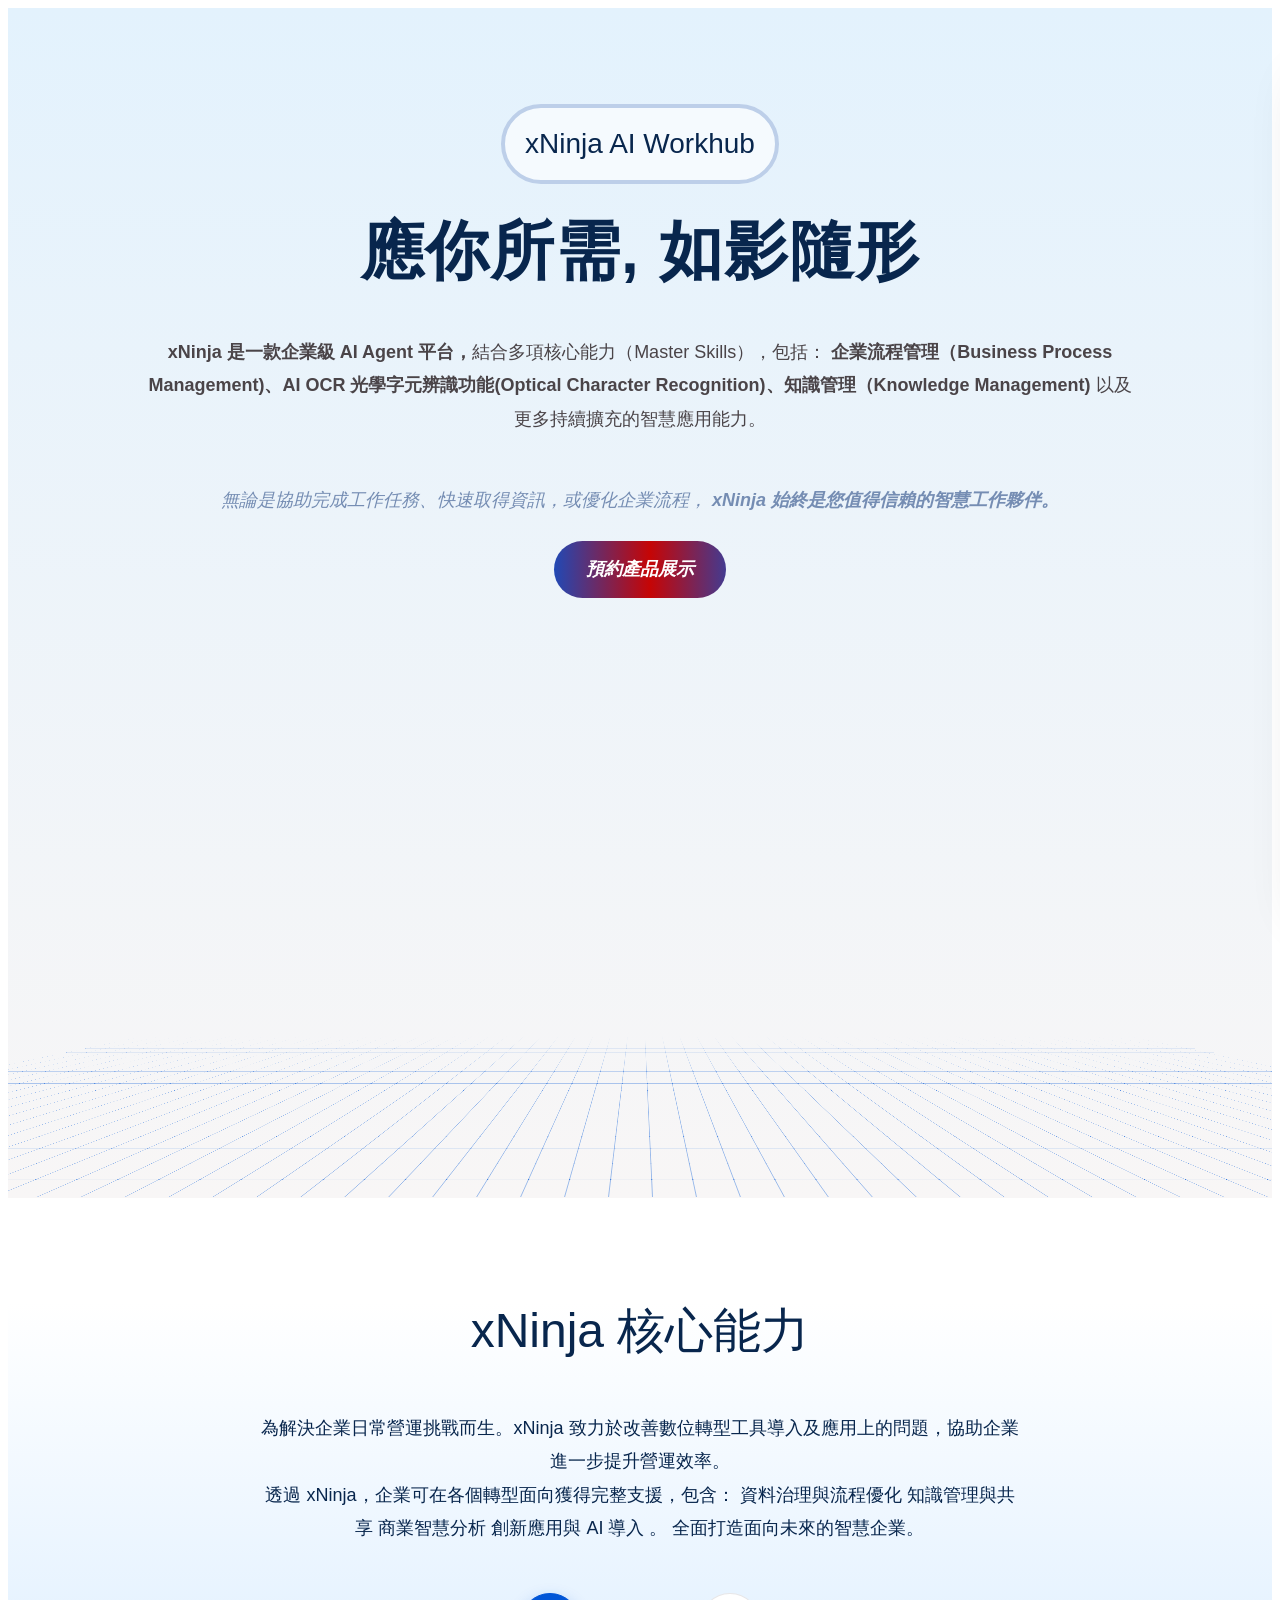
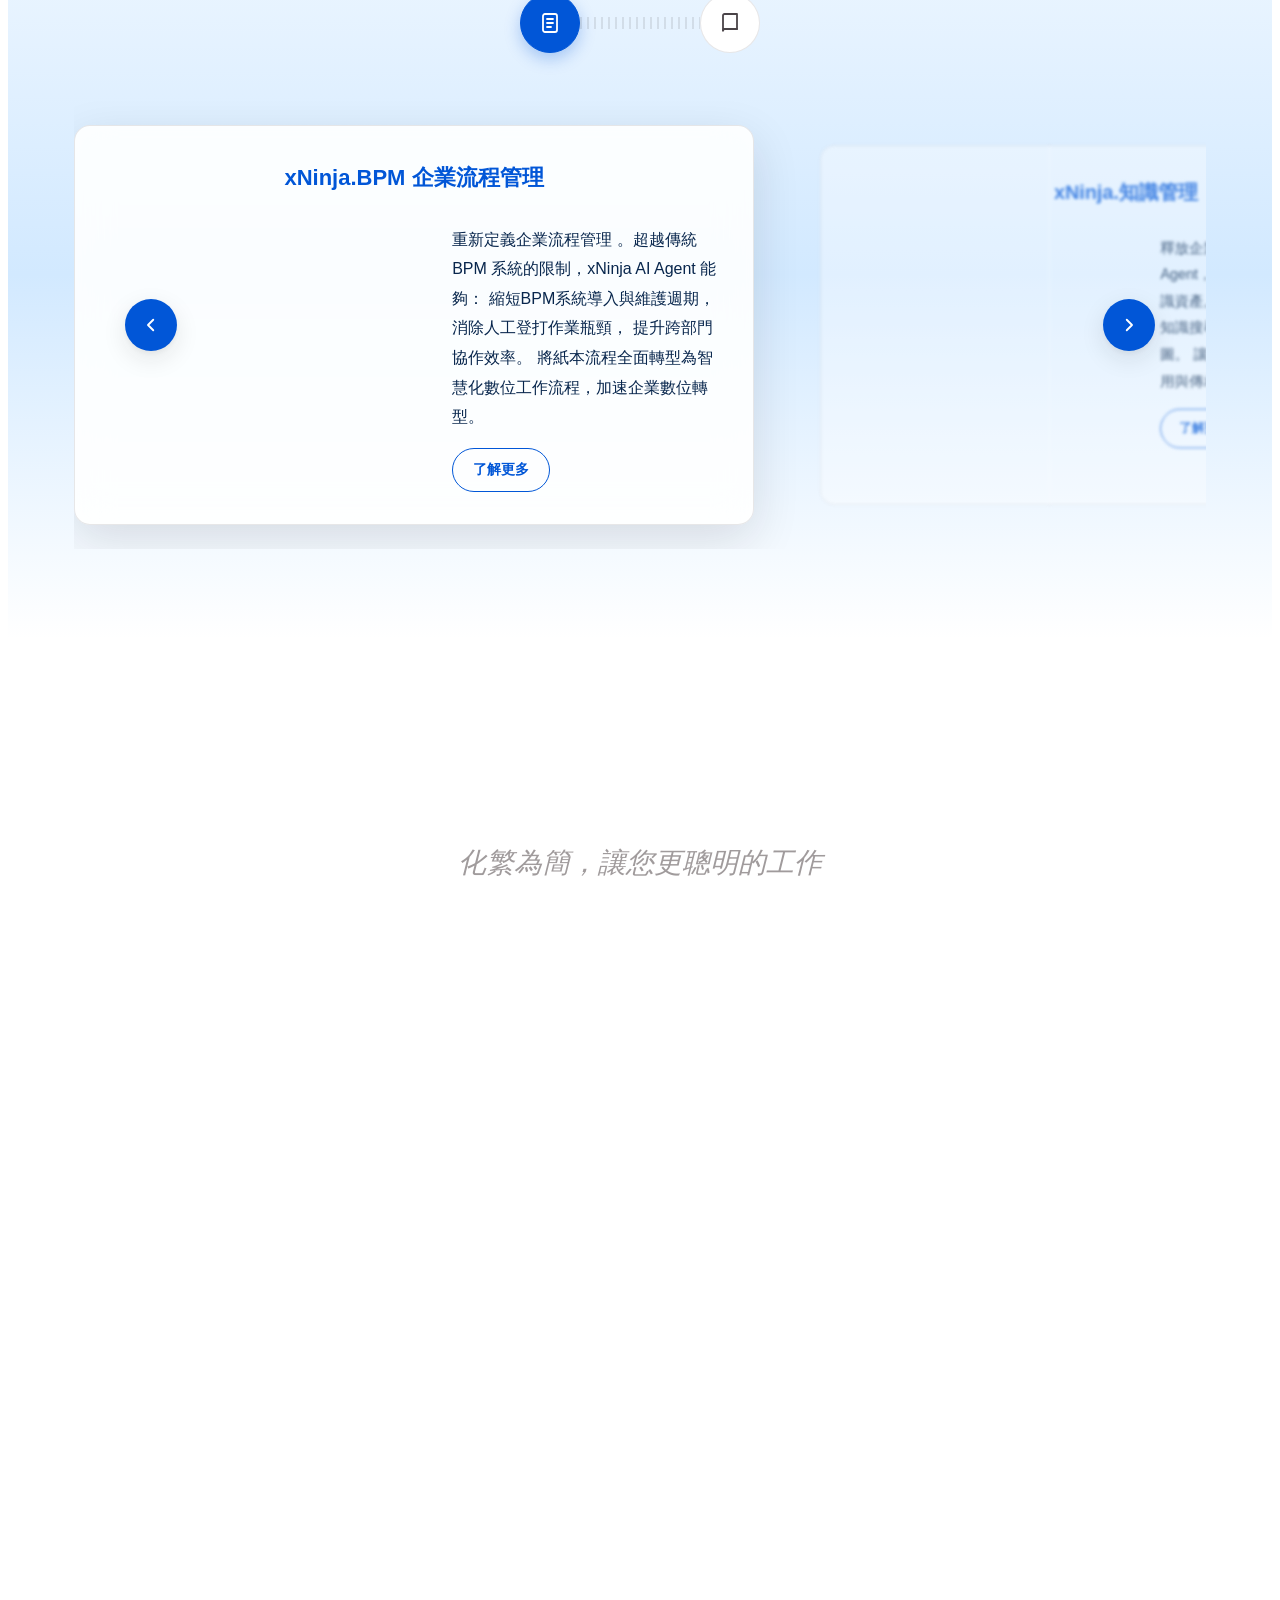
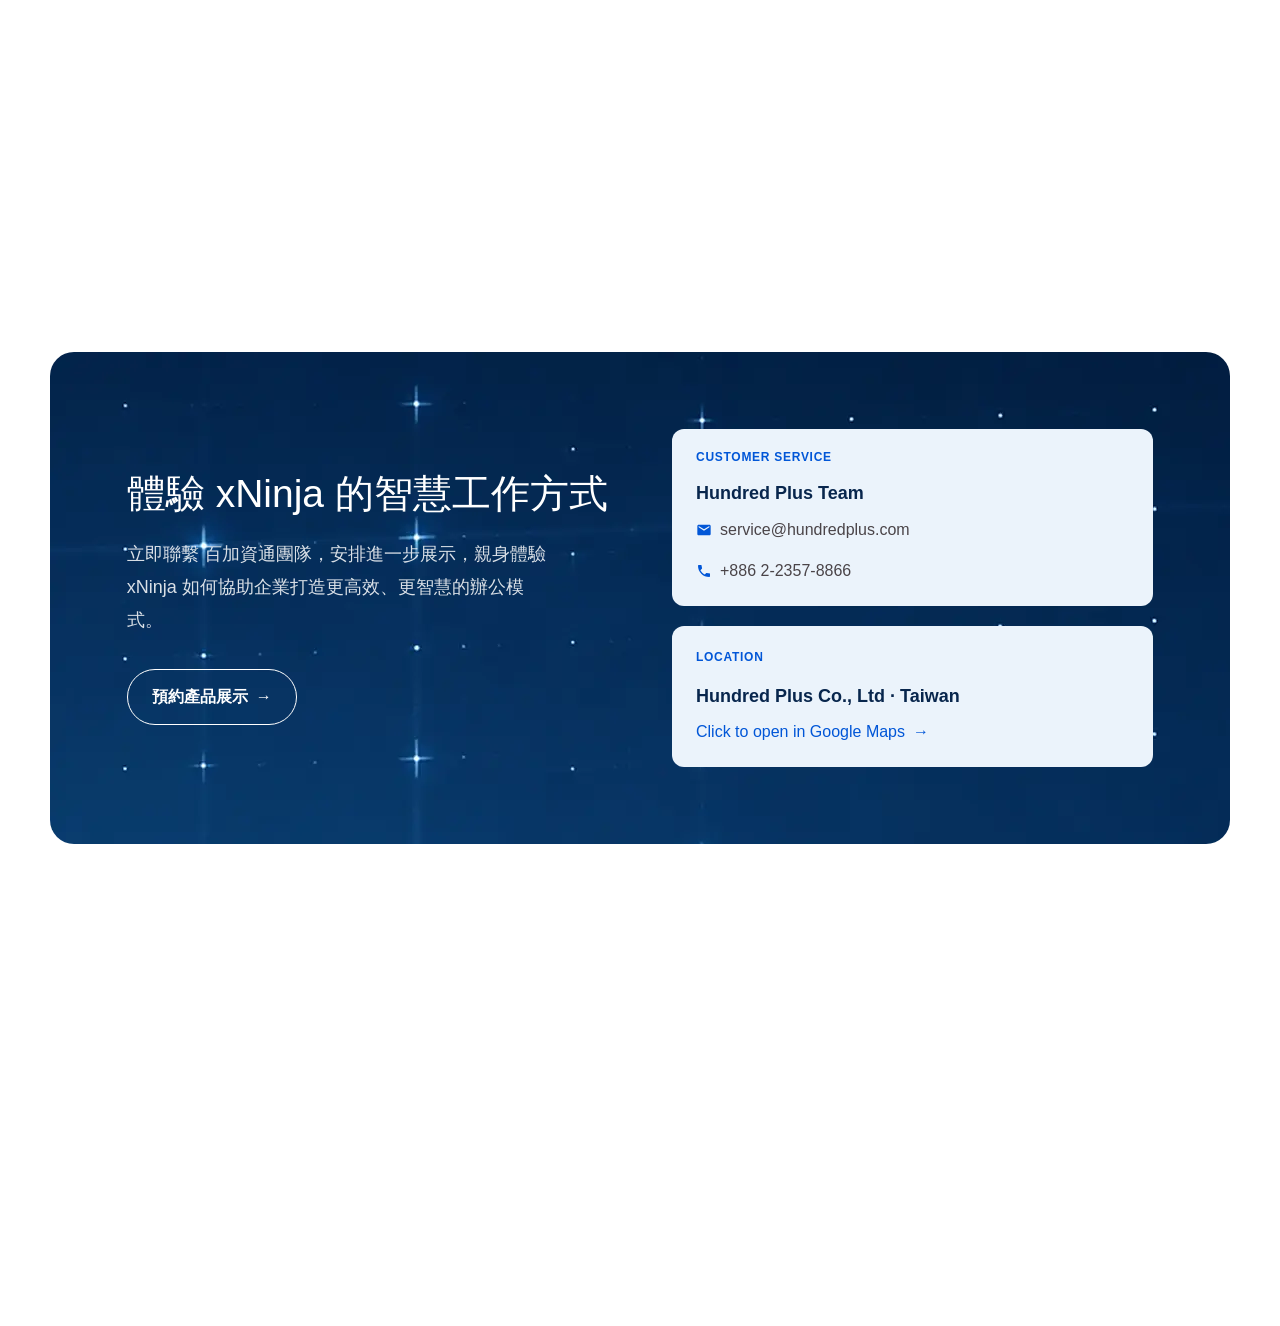
==== commit a5f7a5d0: "logo pls work" ====
--- a/index.html
+++ b/index.html
@@ -1,5 +1,5 @@
 <!doctype html>
-<html lang="en">
+<html lang="tw">
   <head>
     <meta charset="UTF-8" />
     <meta name="viewport" content="width=device-width, initial-scale=1.0" />
--- a/css/features.css
+++ b/css/features.css
@@ -136,8 +136,8 @@
   display:block;
  margin: 0 0 var(--space-4);
   text-align: start;
-  font-family: var(--font-mono), var(--font-tw), var(--font-th), sans-serif;
-  font-weight: var(--weight-medium);
+  font-family: var(--font-en), var(--font-tw), sans-serif;
+  font-weight: var(--weight-xl);
   color: var(--color-ink);
 }
 
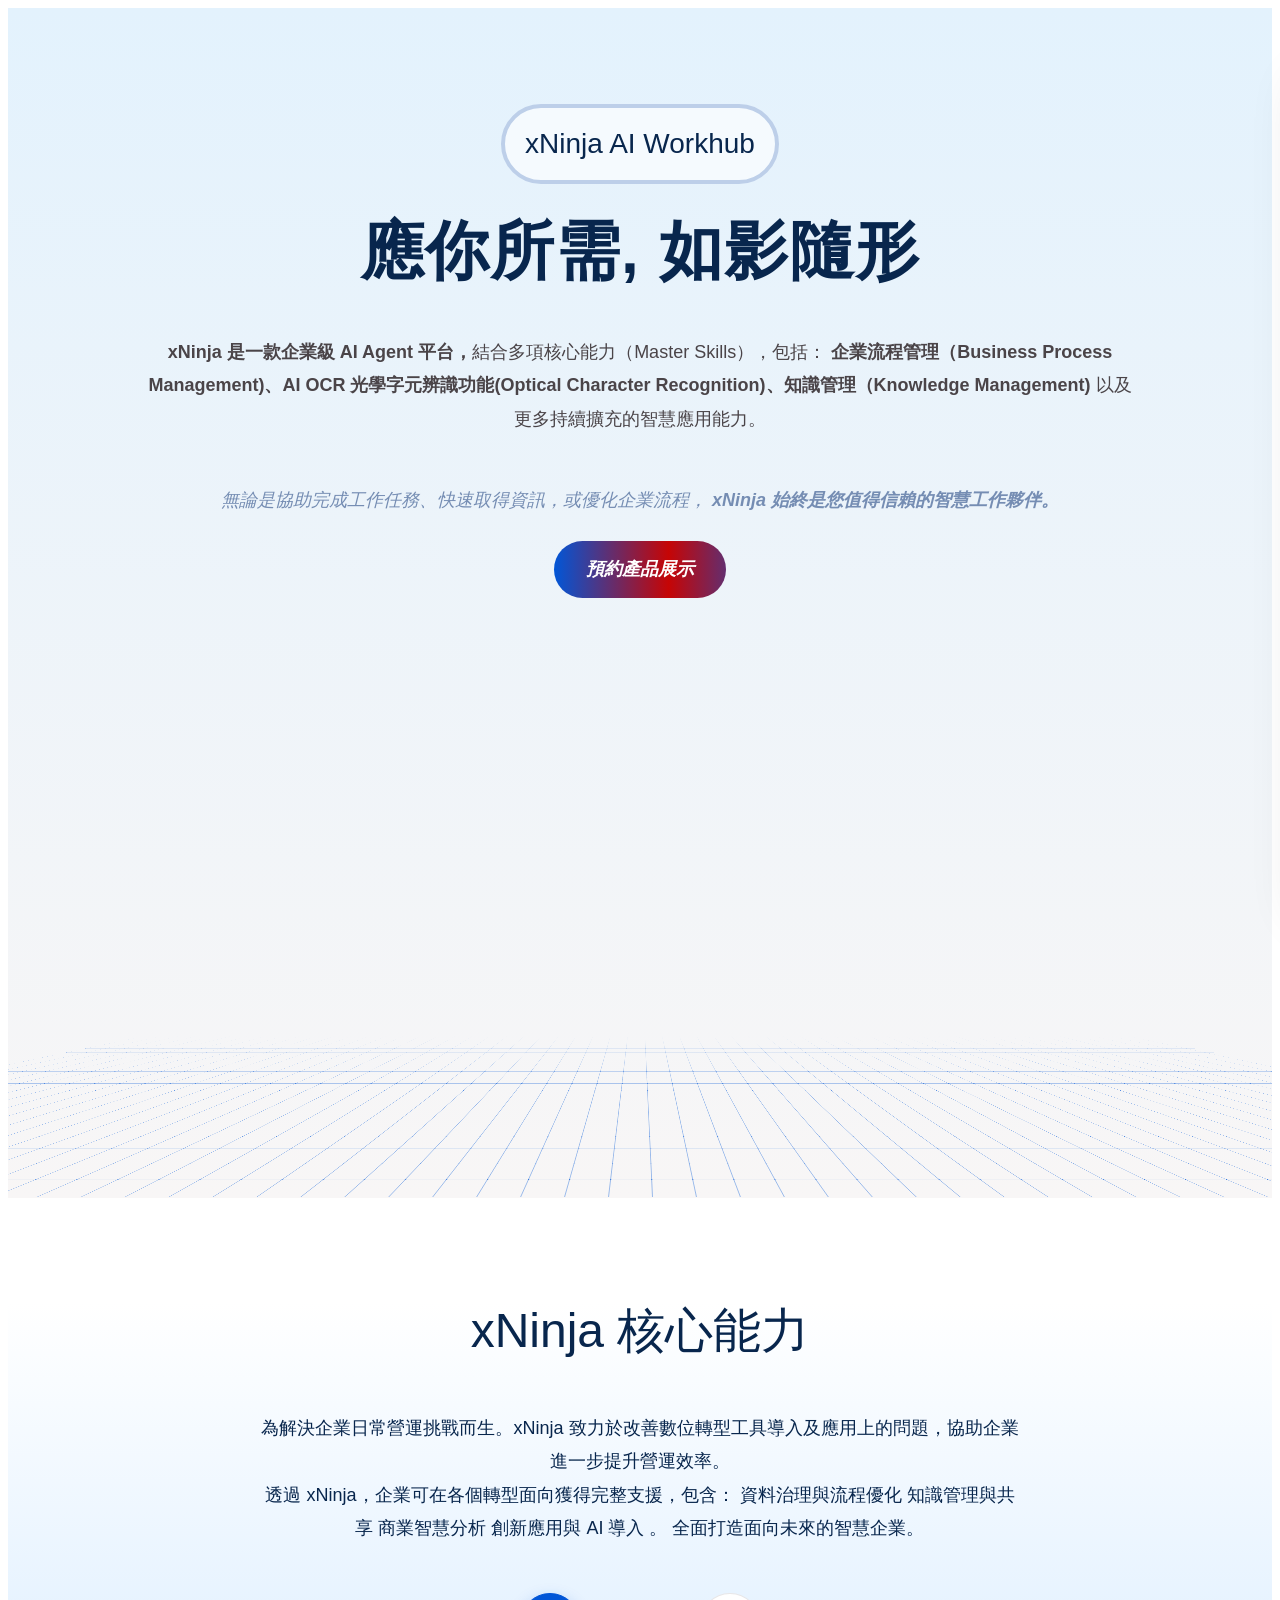
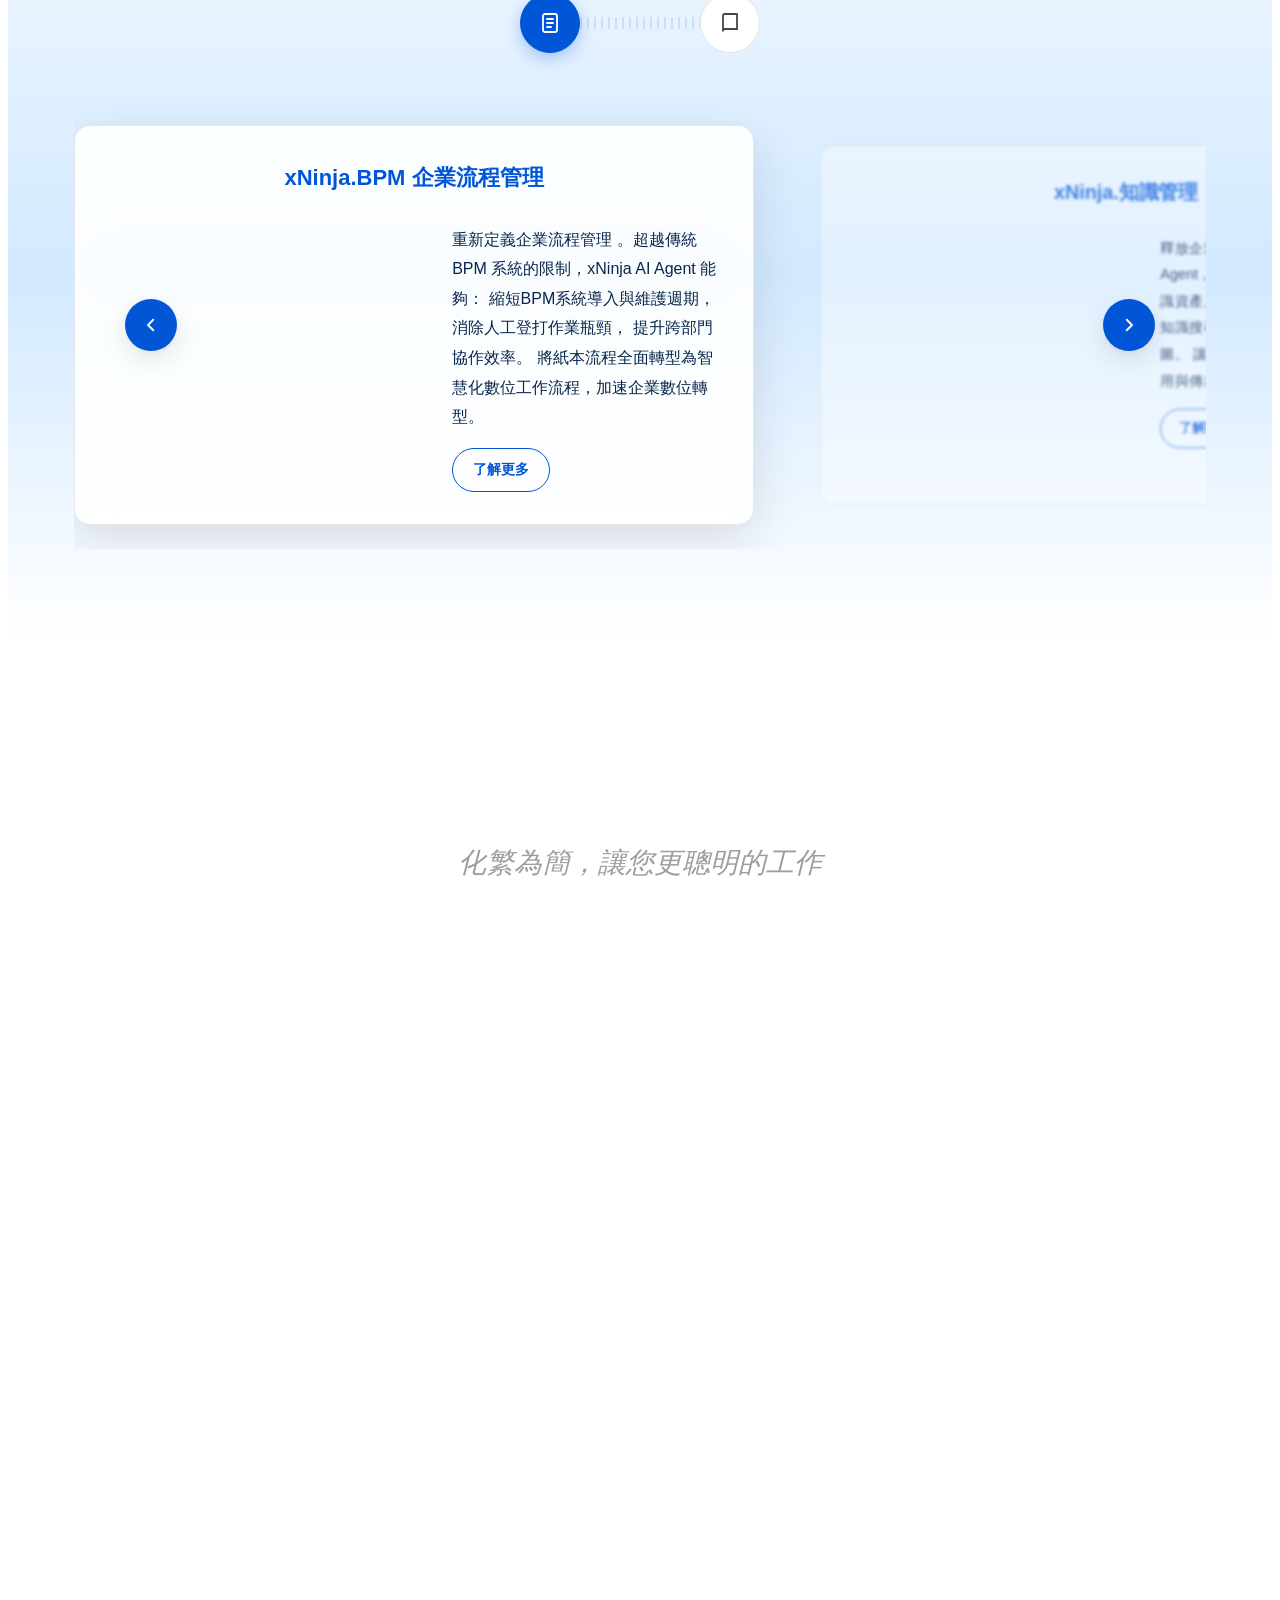
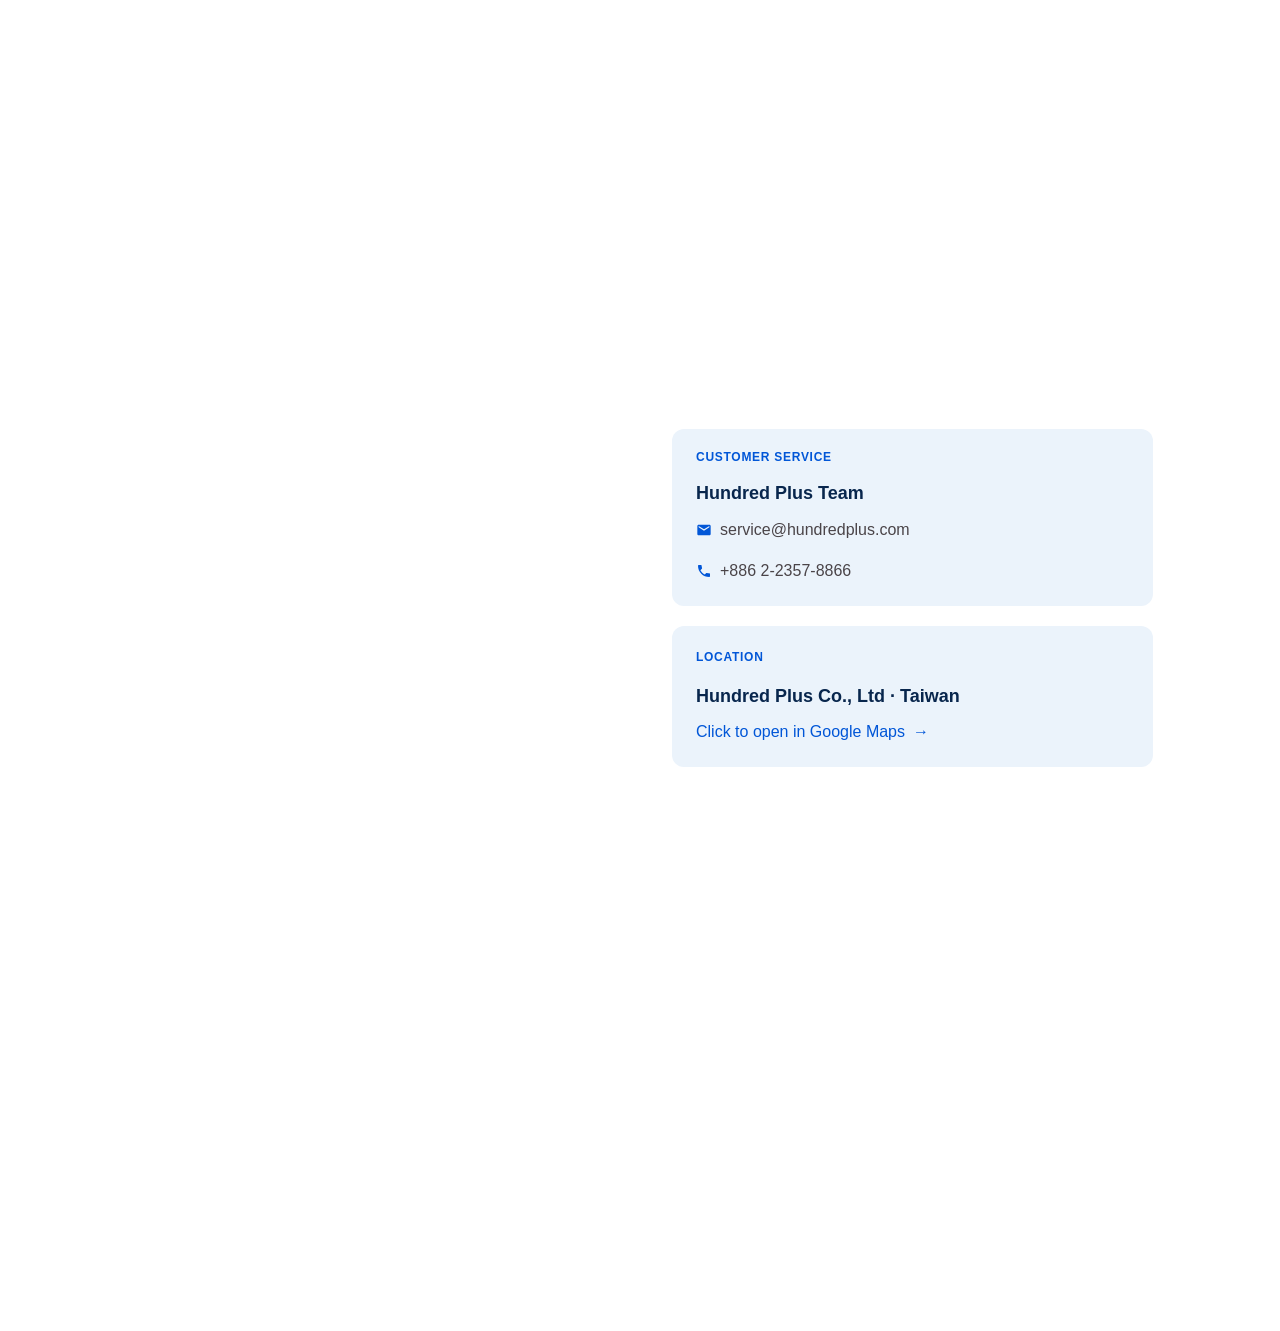
==== commit 7eb666b2: "test" ====
--- a/index.html
+++ b/index.html
@@ -4,9 +4,9 @@
     <meta charset="UTF-8" />
     <meta name="viewport" content="width=device-width, initial-scale=1.0" />
     <title>Document</title>
-  <link rel="preconnect" href="https://fonts.googleapis.com" />
-  <link rel="preconnect" href="https://fonts.gstatic.com" crossorigin />
-  <link href="https://fonts.googleapis.com/css2?family=Montserrat:ital,wght@0,100..900;1,100..900&family=Chiron+Go+Round+TC:wght@300;400;500;600;700;800;900&display=swap" rel="stylesheet" />
+ <link rel="preconnect" href="https://fonts.googleapis.com" />
+<link rel="preconnect" href="https://fonts.gstatic.com" crossorigin />
+<link href="https://fonts.googleapis.com/css2?family=Montserrat:ital,wght@0,100..900;1,100..900&family=Chiron+Go+Round+TC:wght@300;400;500;600;700;800;900&family=Noto+Sans+TC:wght@300;400;500;600;700;800;900&display=swap" rel="stylesheet" />
   <link rel="stylesheet" href="css/tokens.css" />
     <link rel="stylesheet" href="css/navbar.css" />
     <link rel="stylesheet" href="css/fonts.css" />
--- a/css/features.css
+++ b/css/features.css
@@ -139,6 +139,7 @@
   font-family: var(--font-en), var(--font-tw), sans-serif;
   font-weight: var(--weight-xl);
   color: var(--color-ink);
+  font-size:var(--scale-xl);
 }
 
 /* Content grid */
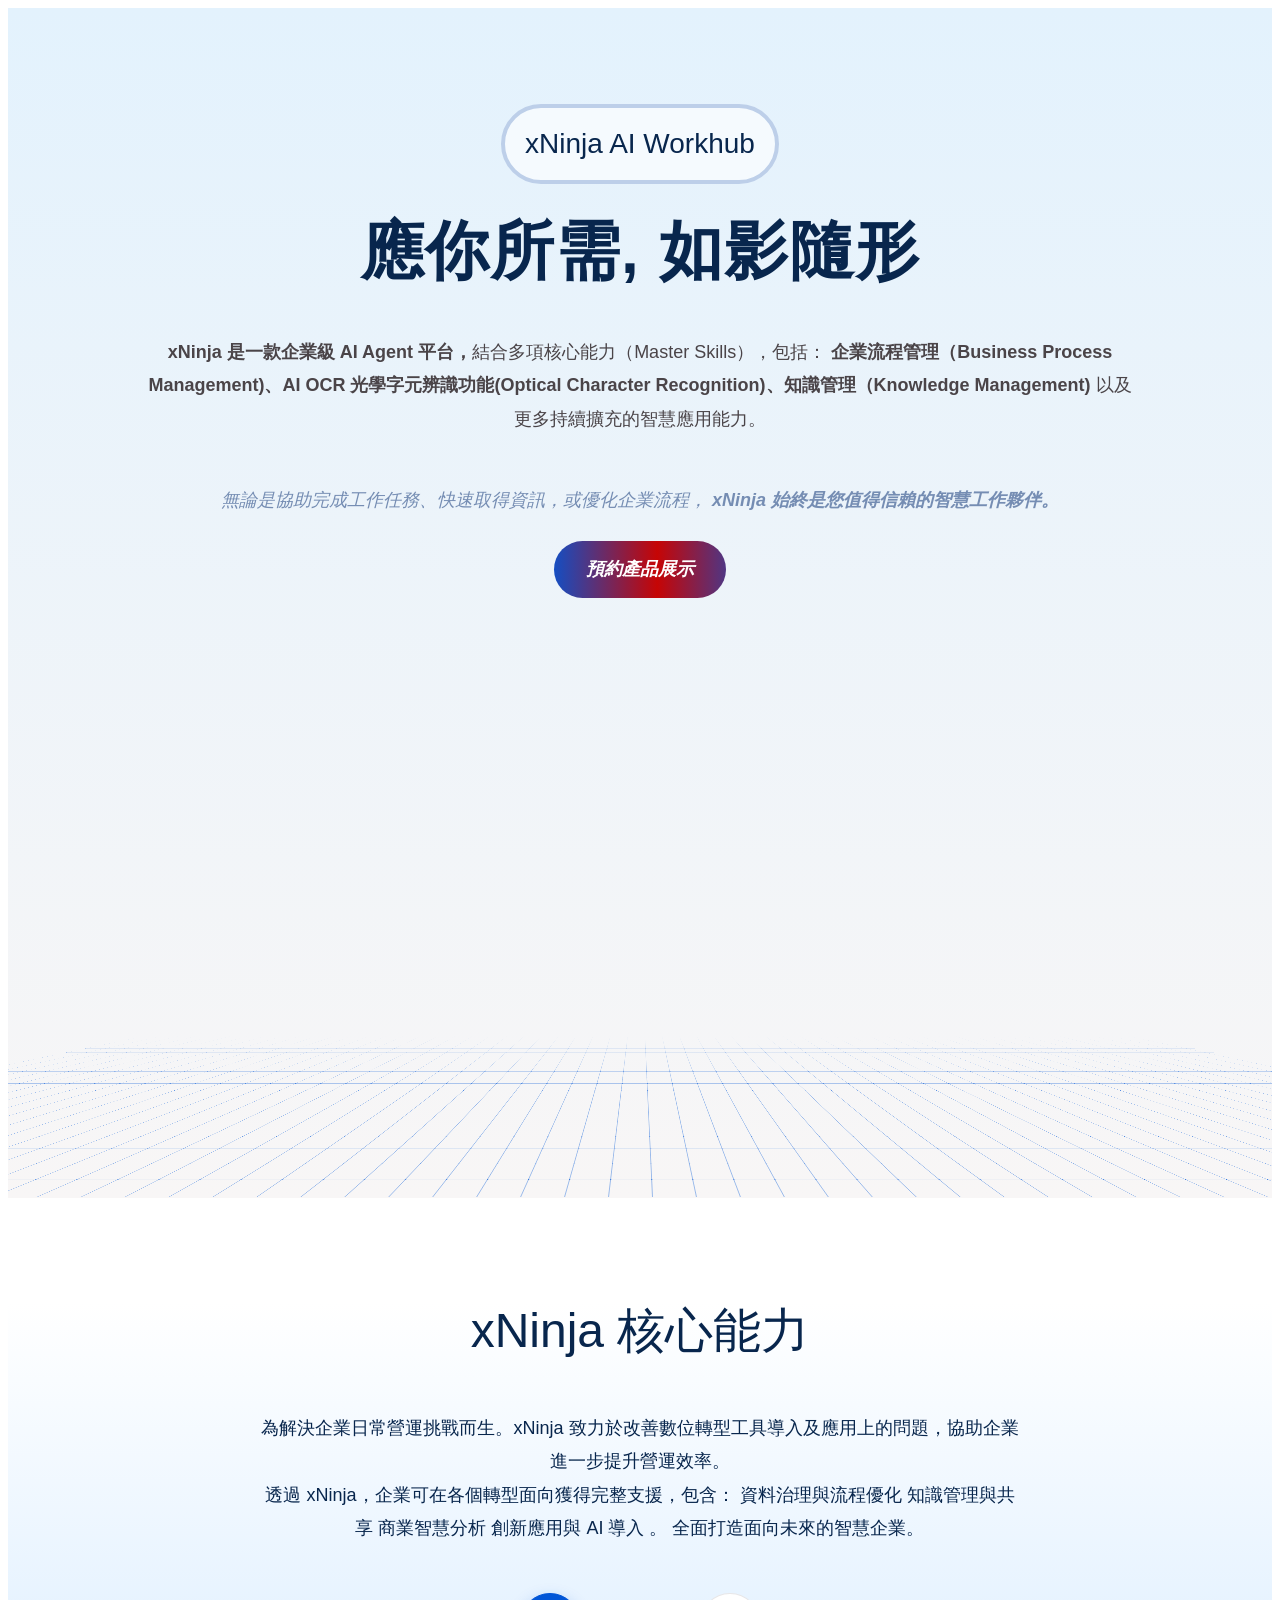
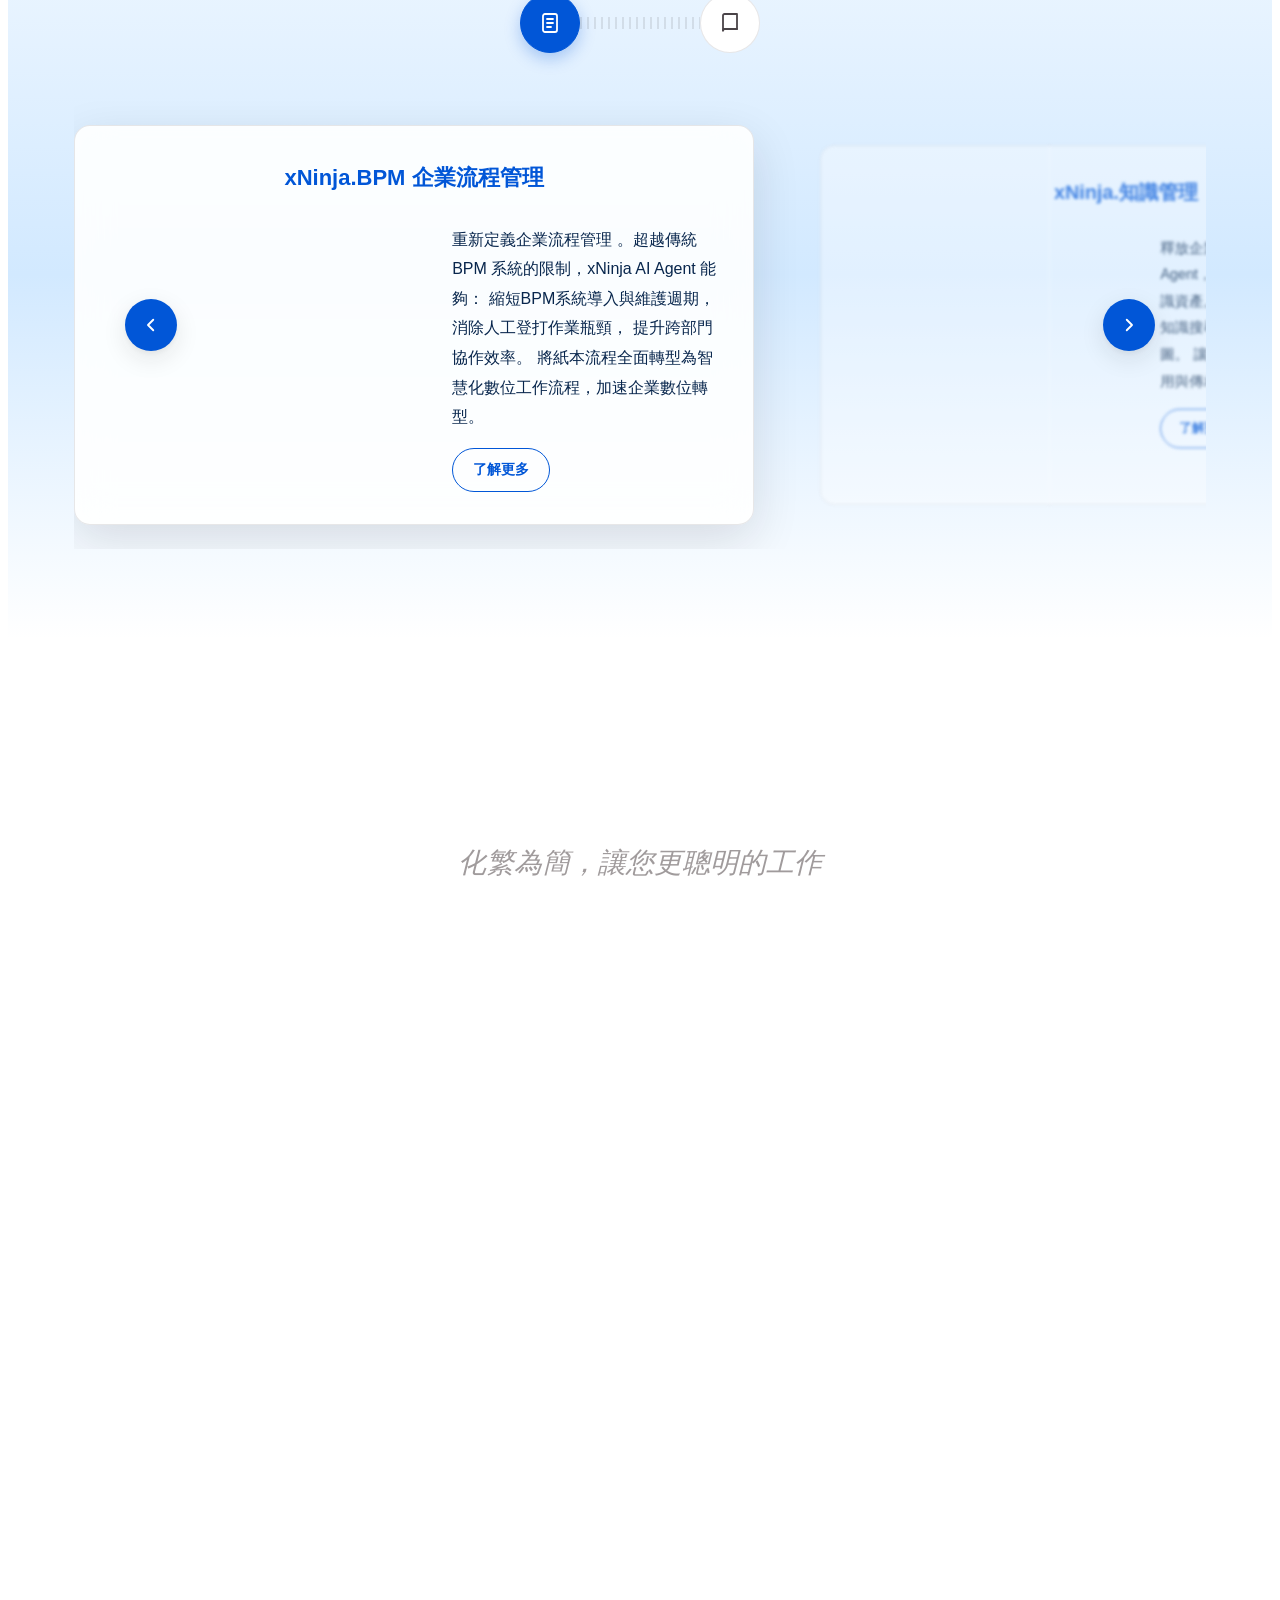
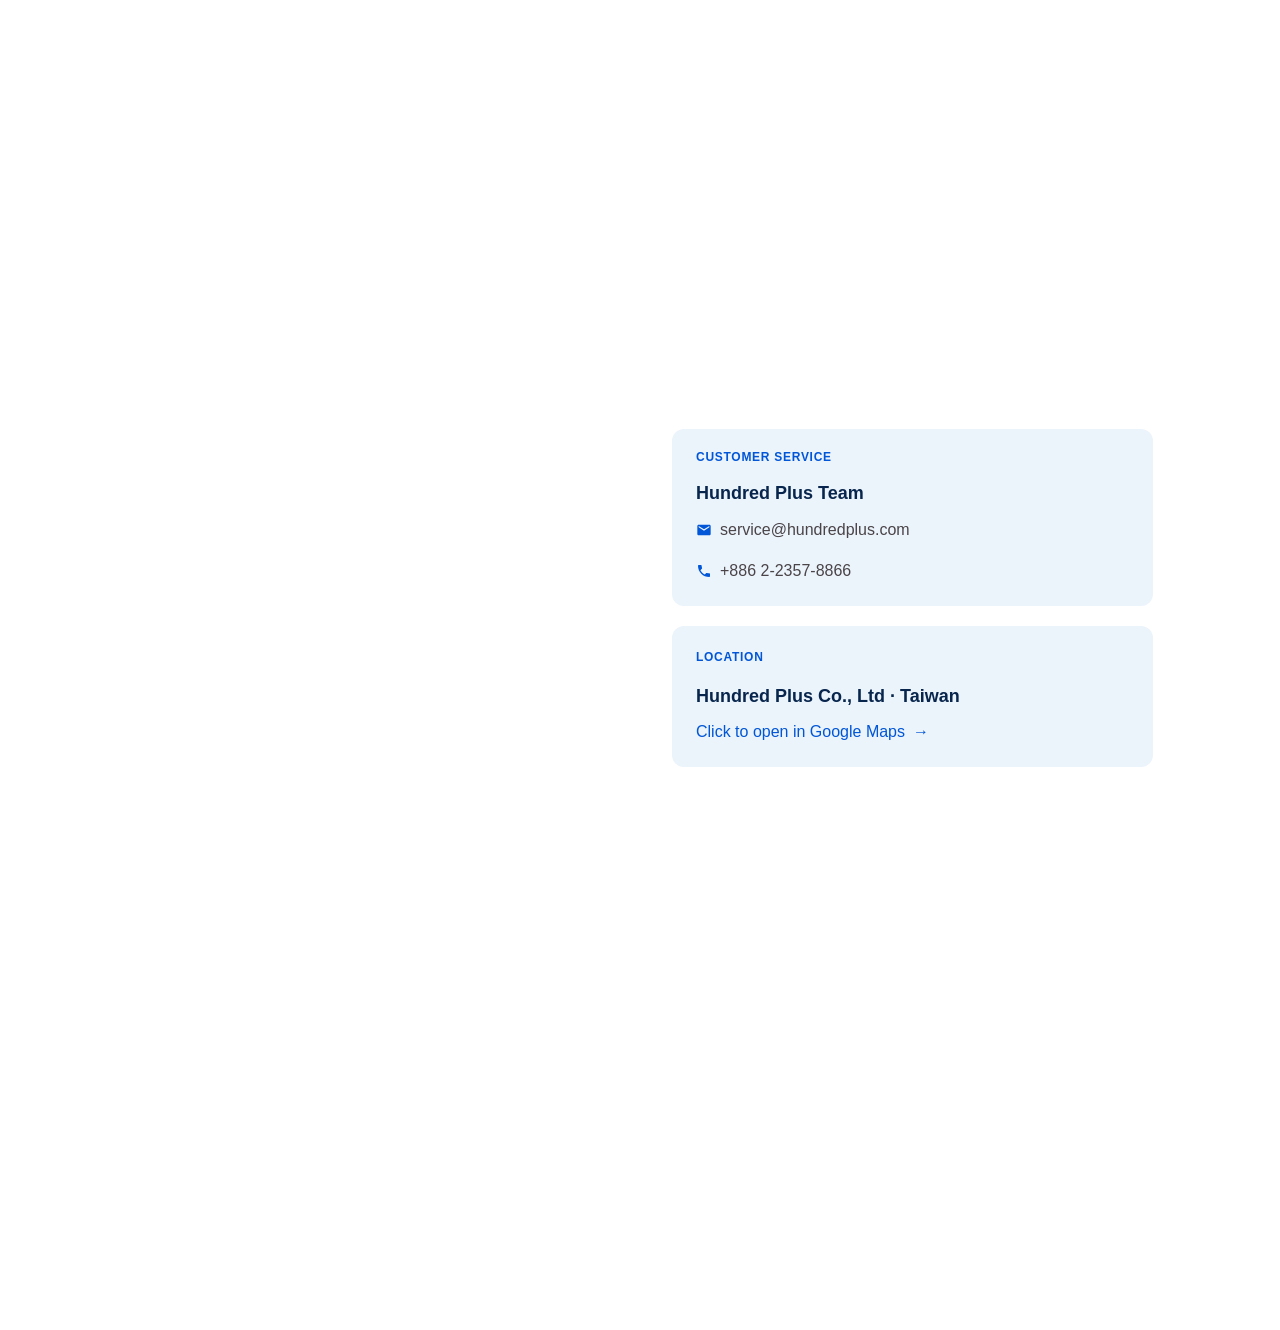
==== commit cadc836e: "navbar test" ====
--- a/index.html
+++ b/index.html
@@ -19,36 +19,7 @@
   </head>
     <div id="navbar-placeholder"></div>
 
-  <!-- Mobile drawer -->
-  <div class="navbar__drawer" id="navDrawer">
-    <ul>
-      <!-- <li><a href="/about.html">About Us</a></li>
-      <li><a href="/news.html">News</a></li> -->
-      <li>
-        <a href="index.html">Skills</a>
-        <ul class="drawer-sub">
-          <li>
-            <a href="xNinja_bpm.html"
-              >xNinja. Business Process Management (BPM)</a
-            >
-          </li>
-          <li>
-            <a href="xNinja_km.html"
-              >xNinja.Knowledge Management</a
-            >
-          </li>
-        </ul>
-      </li>
-      <!-- <li><a href="/pricing.html">Pricing</a></li> -->
-    </ul>
-    <div class="drawer-lang">
-      <button href="tw.html">EN</button>
-      <button href="index.html">TW</button>
-      <!-- <button>TH</button>
-      <button >IDN</button> -->
-    </div>
-  </div>
-  <div class="navbar__overlay" id="navOverlay"></div>
+
 
 
 <section class="hero">
--- a/css/tokens.css
+++ b/css/tokens.css
@@ -17,8 +17,7 @@
 
   --font-en:   "Montserrat", sans-serif;
   --font-mono: "Montserrat",  sans-serif;
-  --font-tw:   "ChironGoRoundTC", "Noto Sans TC", sans-serif;
-  --font-th:   "Noto Sans Thai", sans-serif;
+  --font-tw:   "Montserrat","ChironGoRoundTC", "Noto Sans TC", sans-serif;
 
   /* --------------------------------------------------------------------------
      TYPE SCALE  (fluid via clamp — min @ ~375px / max @ ~1440px)
--- a/css/navbar.css
+++ b/css/navbar.css
@@ -25,9 +25,9 @@
   margin-right: auto;
 }
 
-.navbar__logo svg {
+.navbar__logo img {
   height: 90px;
-  width: 90px;
+  width: auto;
 }
 
 /* Nav links — centered */
--- a/css/features.css
+++ b/css/features.css
@@ -137,9 +137,9 @@
  margin: 0 0 var(--space-4);
   text-align: start;
   font-family: var(--font-en), var(--font-tw), sans-serif;
-  font-weight: var(--weight-xl);
+  font-weight: var(--weight-bold);
   color: var(--color-ink);
-  font-size:var(--scale-xl);
+  font-size:var(--scale-2xl);
 }
 
 /* Content grid */
@@ -228,6 +228,12 @@
   opacity: 1;
   margin-top: var(--space-2);
 }
+.uc-feature__arrow{
+  display:flex;
+  flex-direction: row;
+  gap:10px;
+  align-items:center;
+}
 
 .uc-feature__list {
   list-style: none;
--- a/css/footer.css
+++ b/css/footer.css
@@ -23,7 +23,7 @@
   gap: clamp(24px, 4vw, 48px);
 }
 
-.footer__logo svg {
+.footer__logo img {
   height: 120px;
   width: auto;
 }
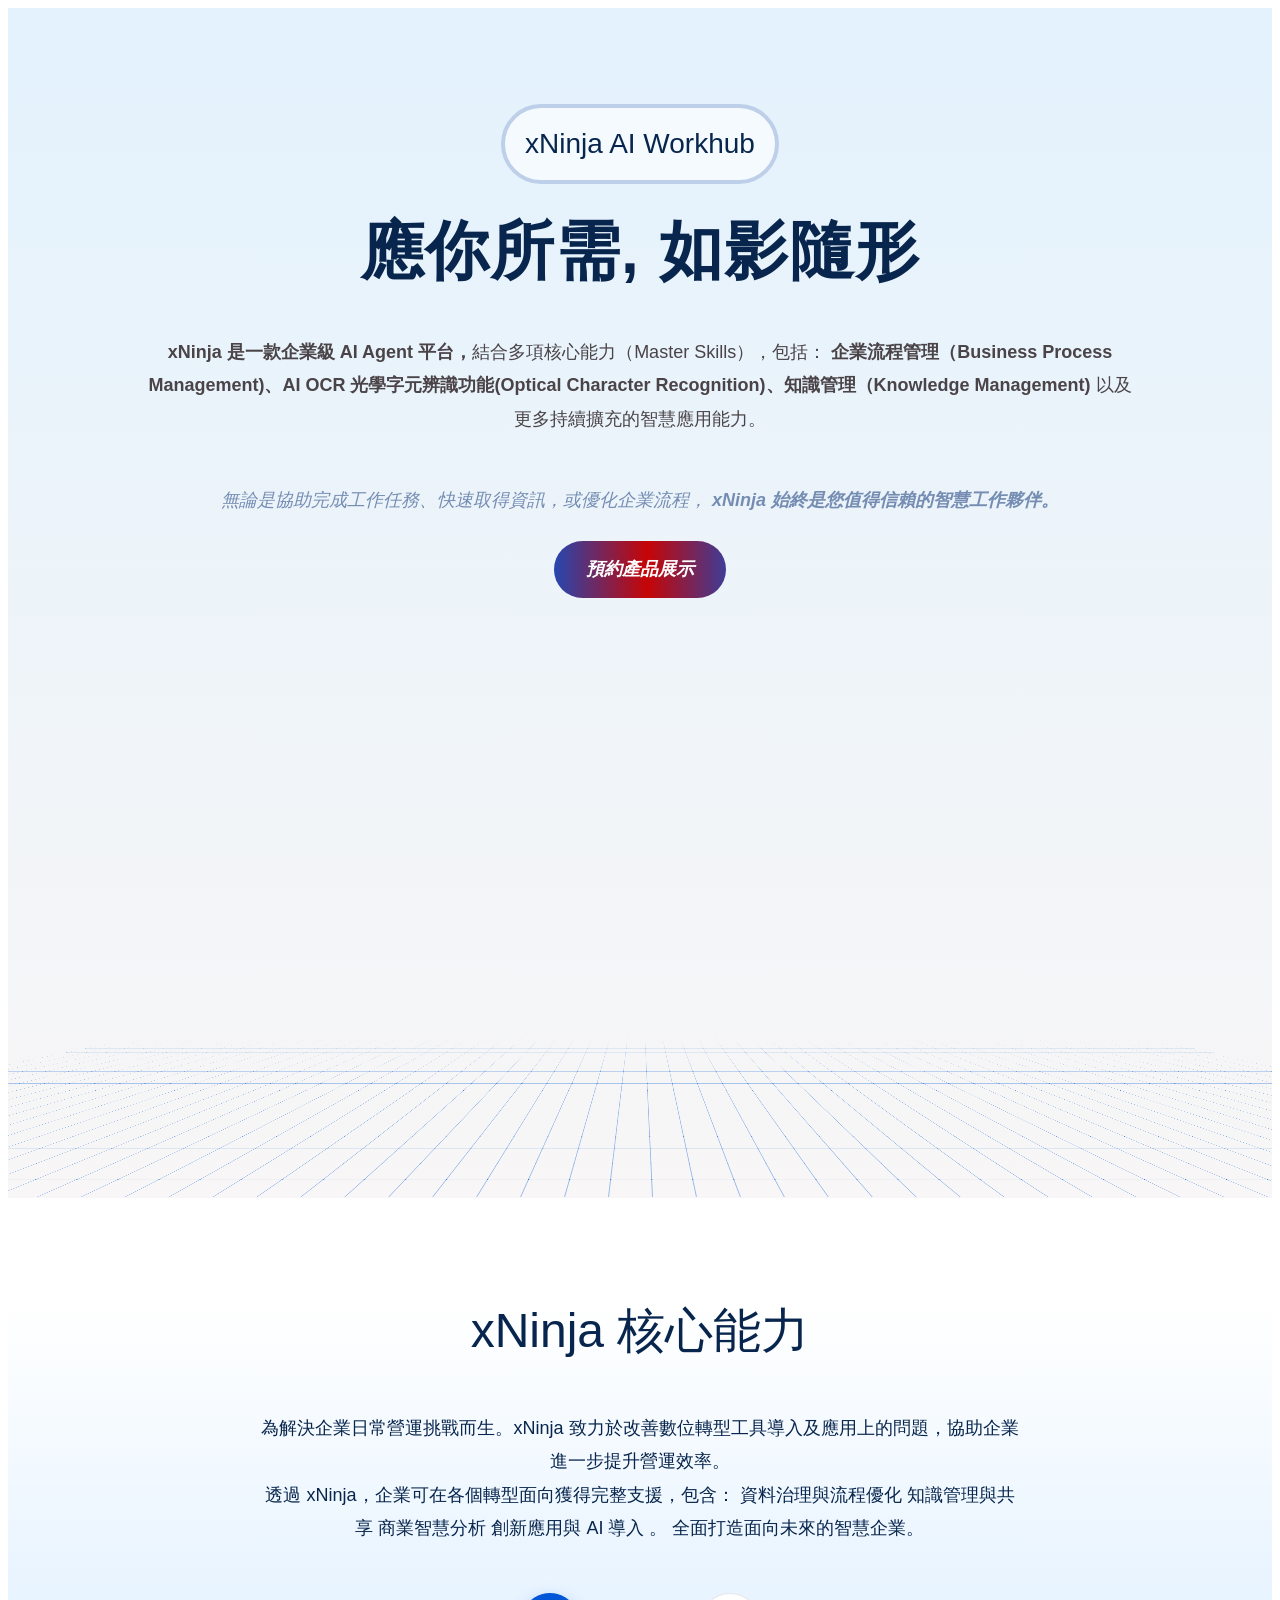
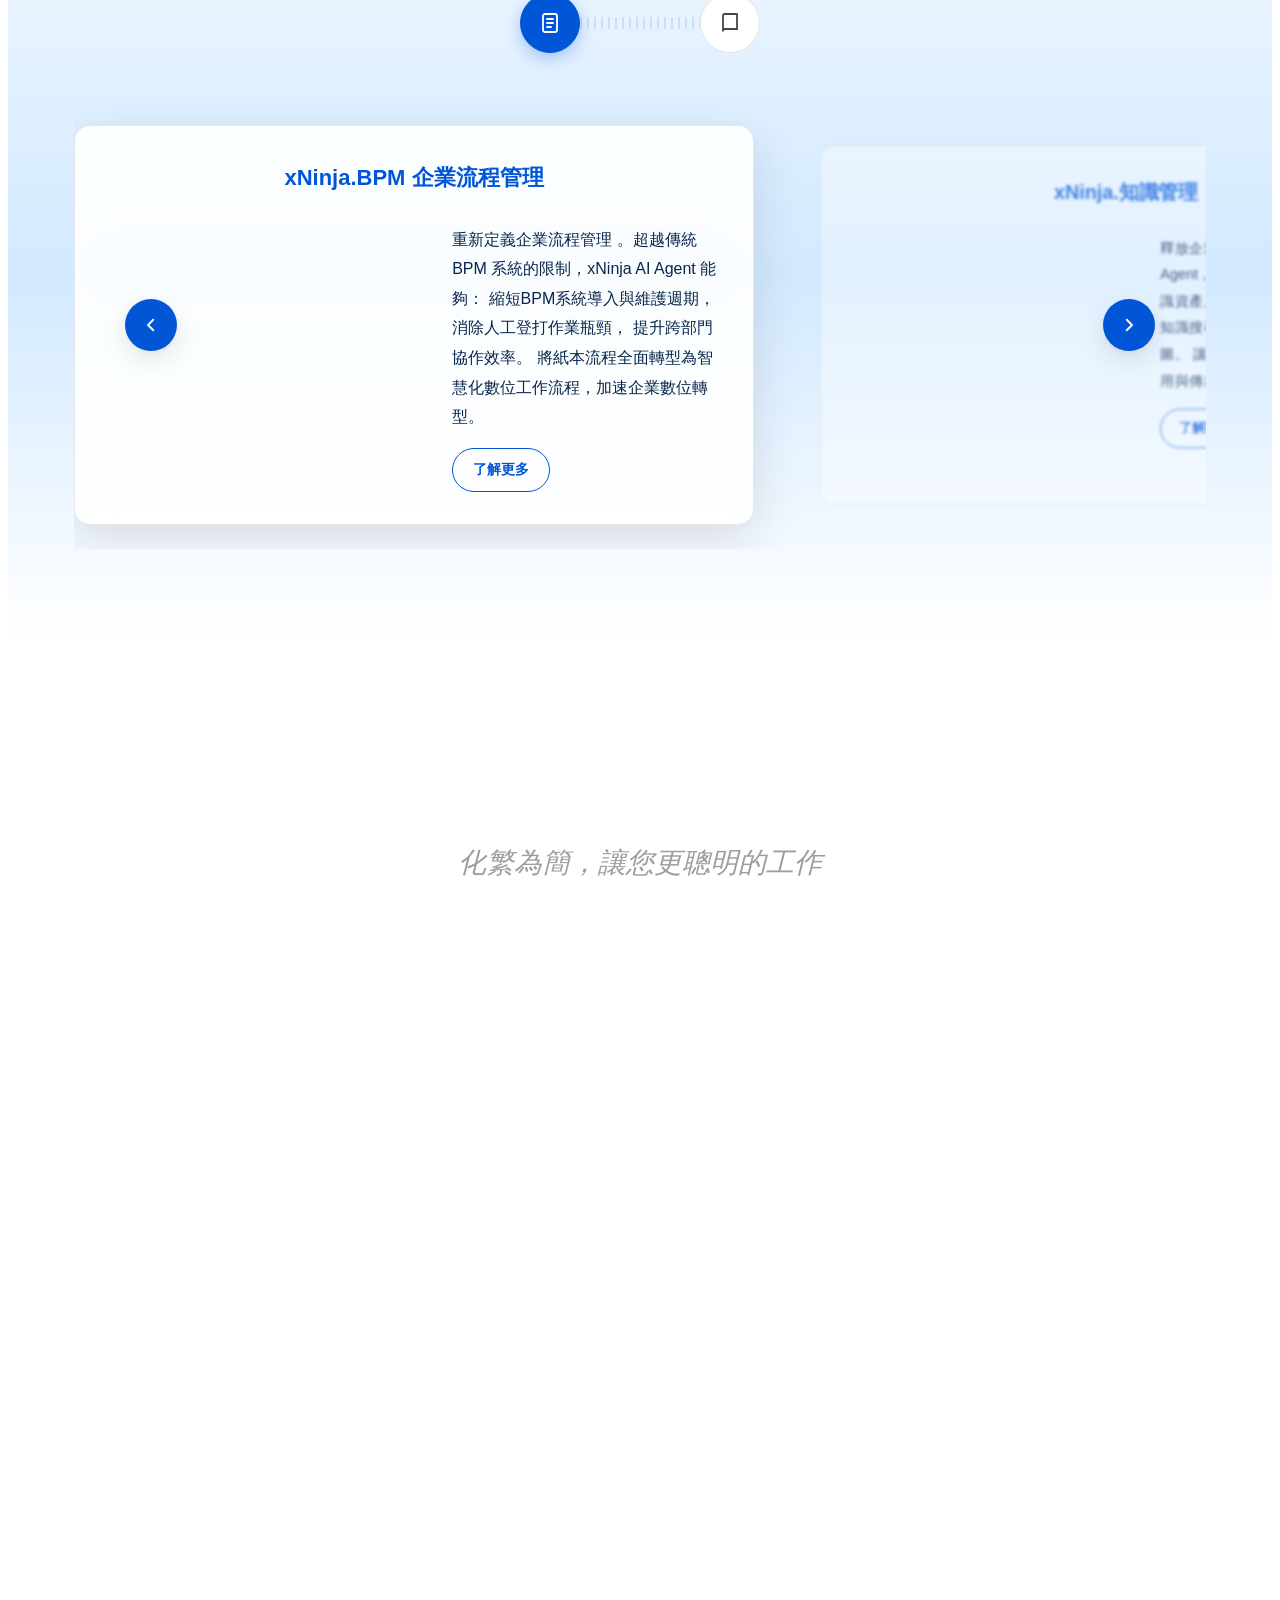
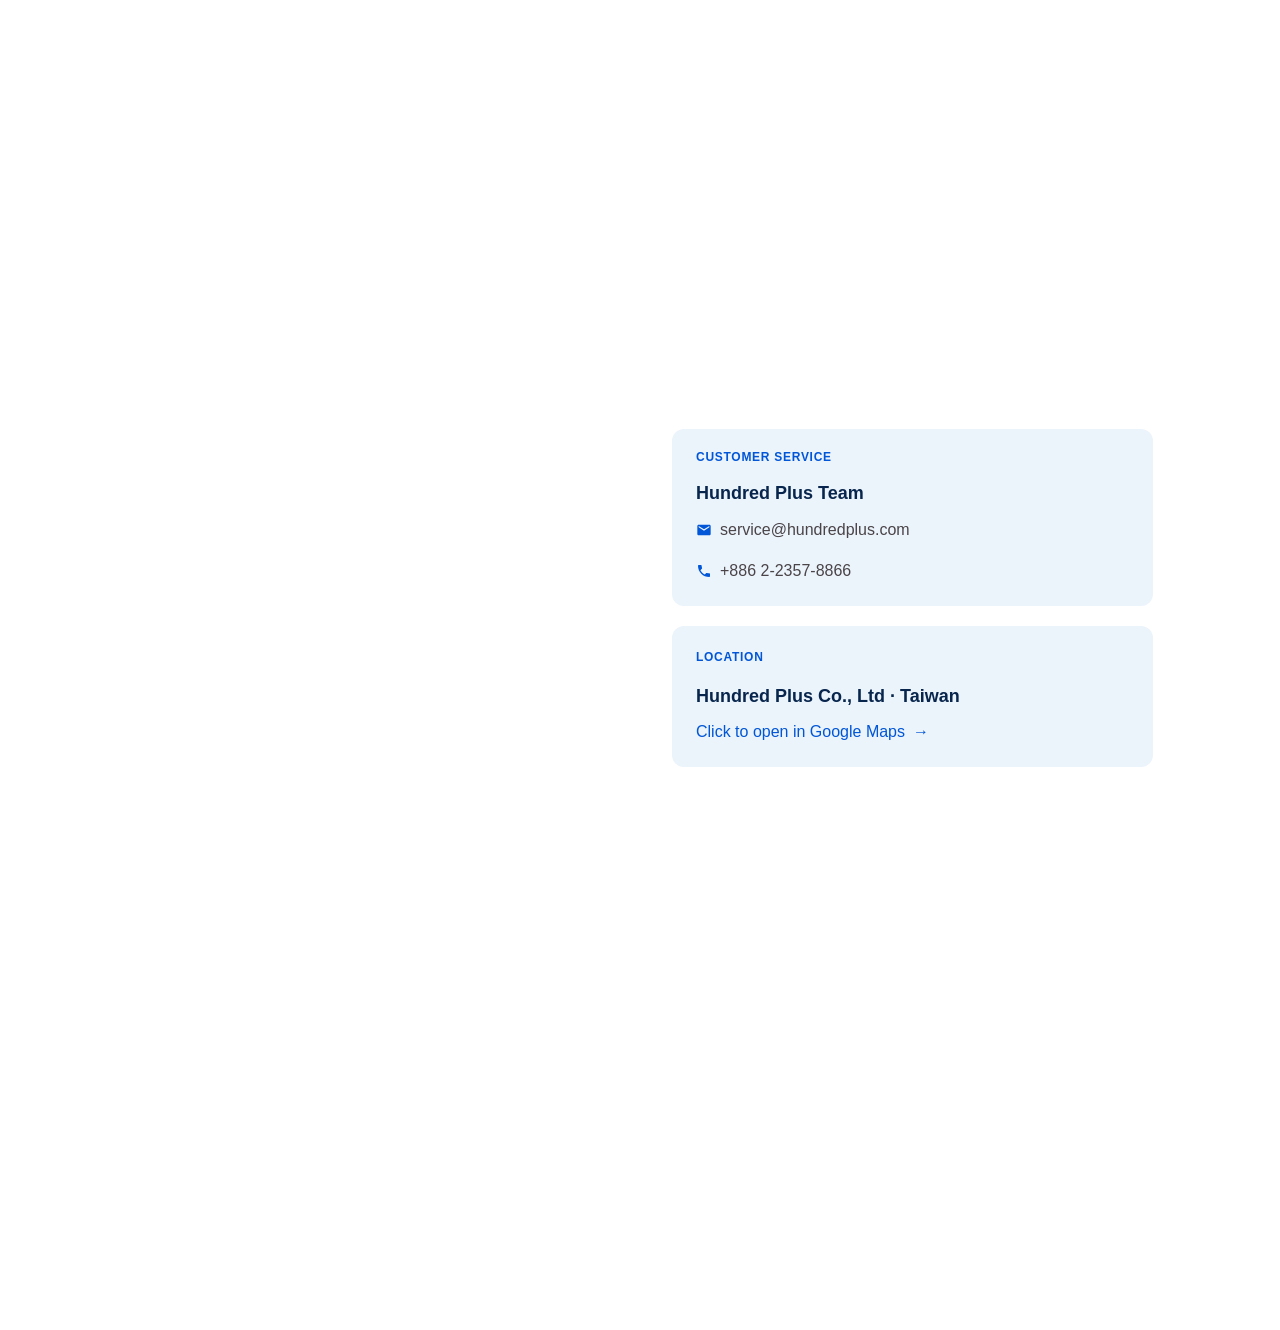
==== commit 975df03c: "link" ====
--- a/index.html
+++ b/index.html
@@ -41,7 +41,7 @@
 
     <div class="hero__cta-row">
       <span class="hero__cta-line hero__cta-line--left" aria-hidden="true"></span>
-<a href="https://www.hundredplus.com/ecoform/jtjw" class="hero__cta" data-demo-open>預約產品展示</a>
+<a href="https://www.hundredplus.com/ecoform/jtjw" target="_blank" class="hero__cta" data-demo-open>預約產品展示</a>
       <span class="hero__cta-line hero__cta-line--right" aria-hidden="true"></span>
     </div>
 
--- a/css/navbar.css
+++ b/css/navbar.css
@@ -26,8 +26,8 @@
 }
 
 .navbar__logo img {
-  height: 90px;
-  width: auto;
+  height: auto;
+  width: 90px;
 }
 
 /* Nav links — centered */
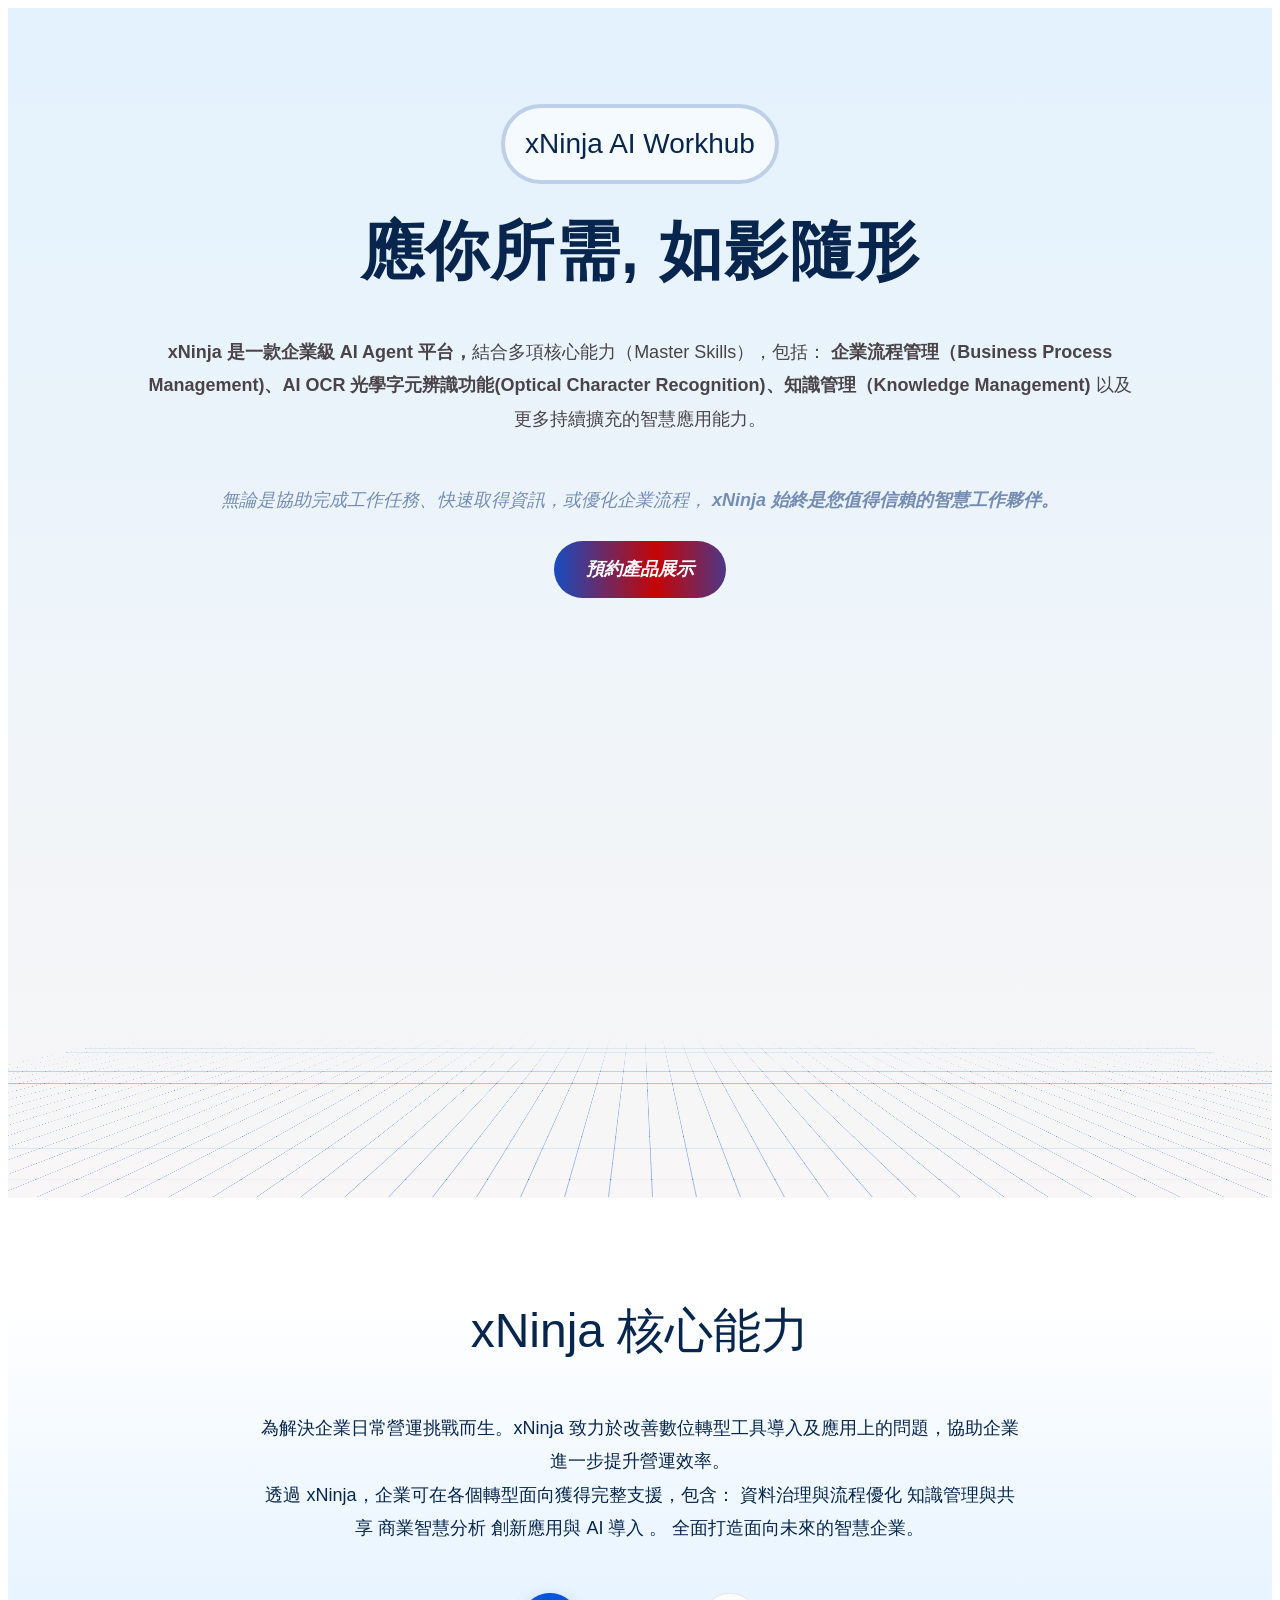
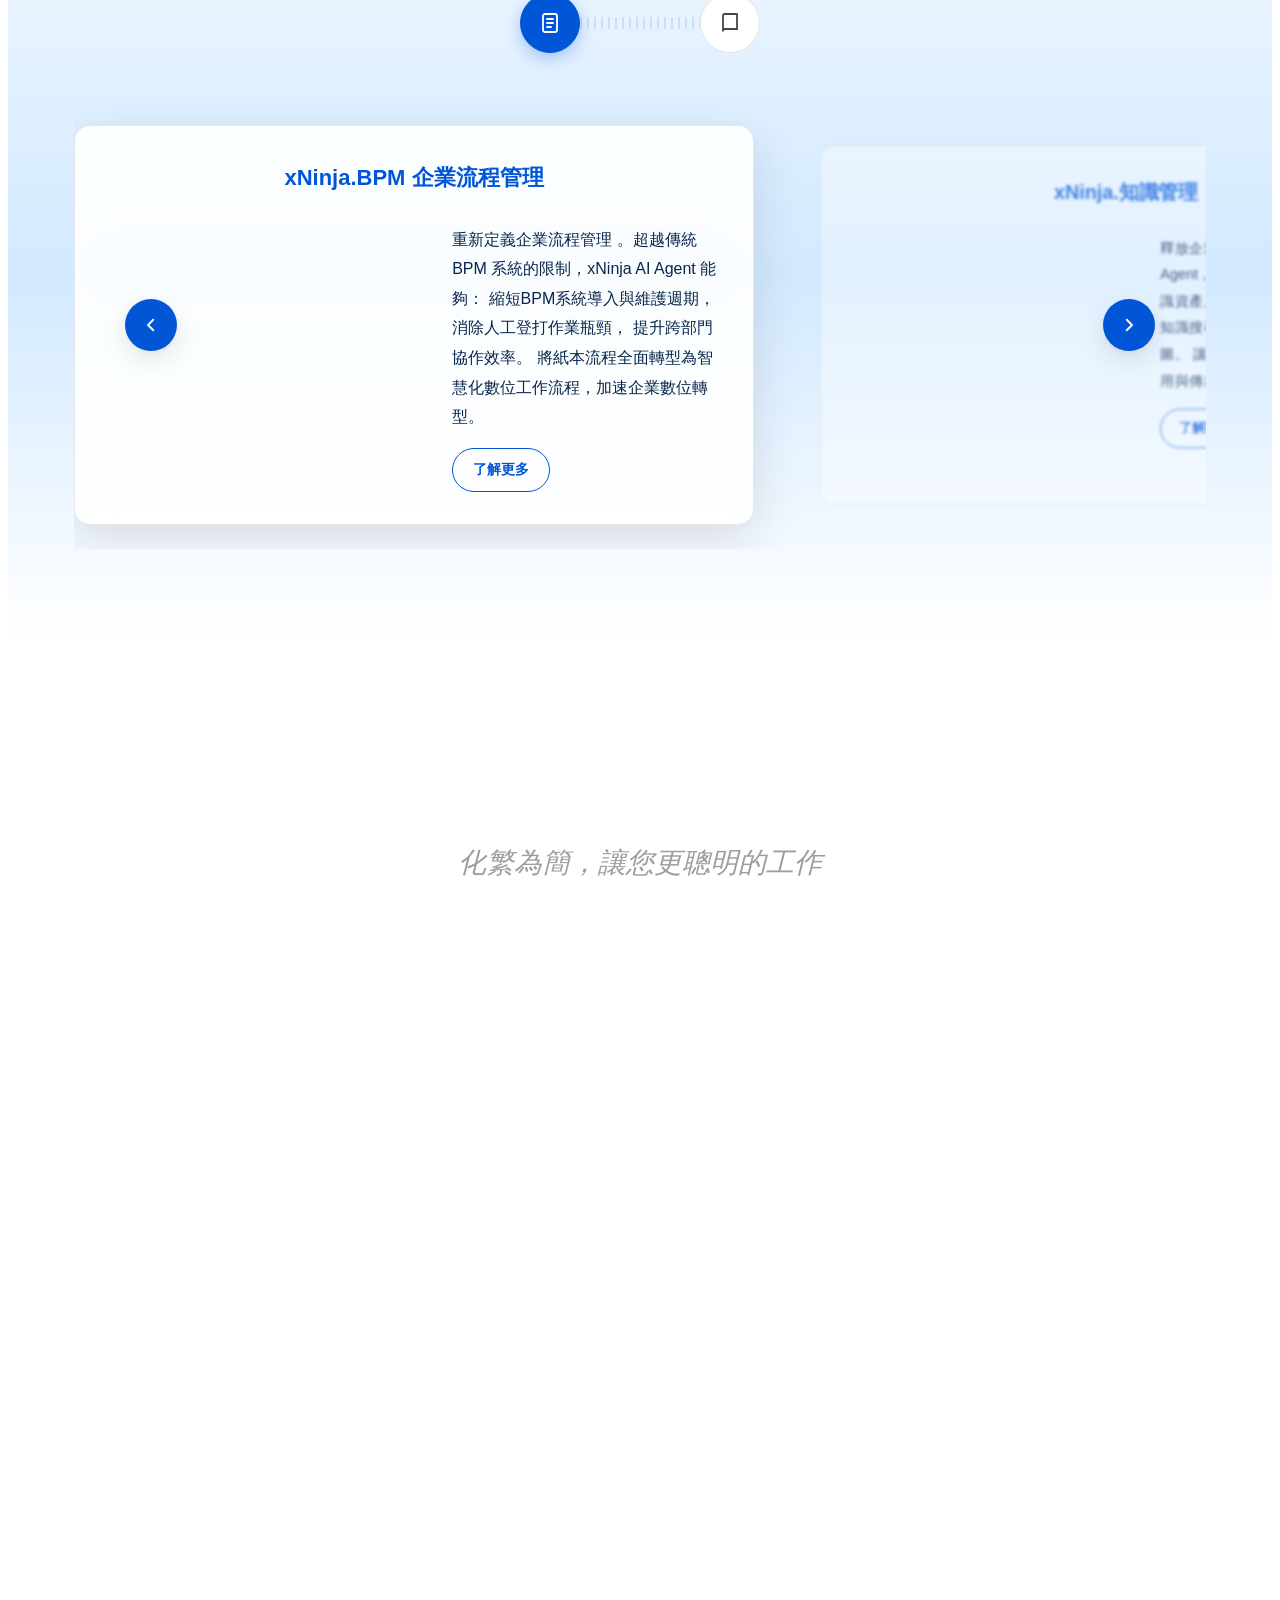
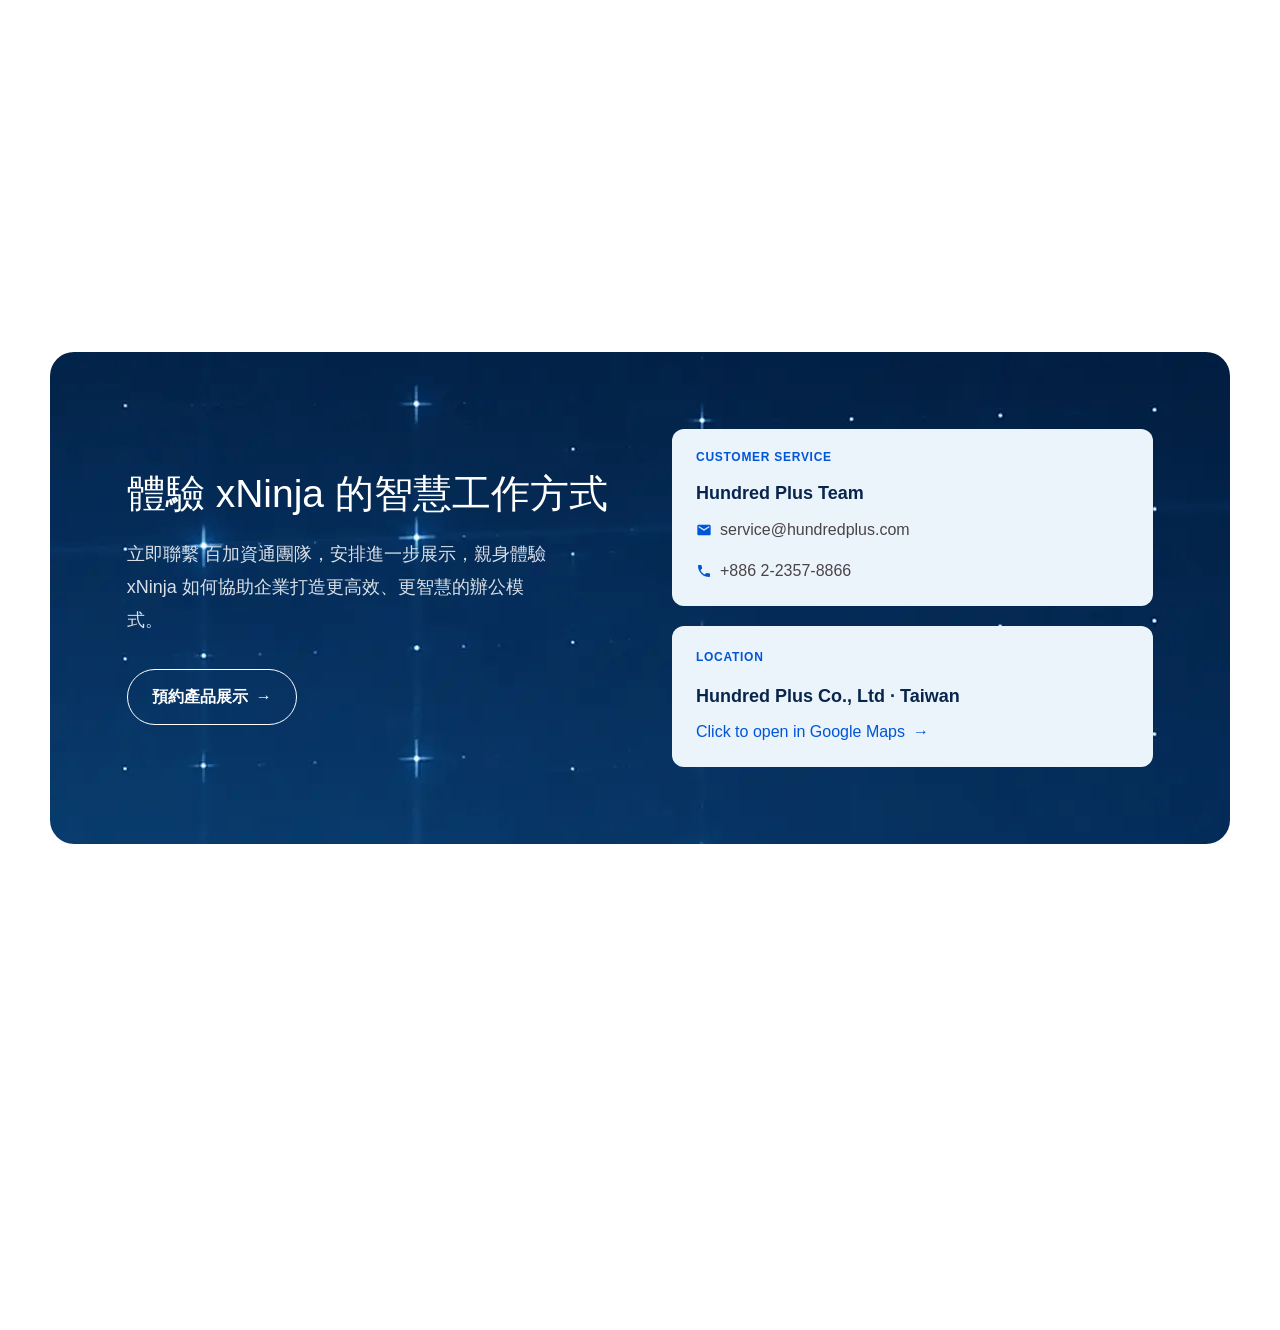
==== commit 4e720f9c: "last target blank" ====
--- a/index.html
+++ b/index.html
@@ -290,7 +290,7 @@
       <div class="cta__intro">
         <h2 class="cta__title">體驗 xNinja 的智慧工作方式</h2>
         <p class="cta__lead text-body-lg">立即聯繫 百加資通團隊，安排進一步展示，親身體驗 xNinja 如何協助企業打造更高效、更智慧的辦公模式。</p>
-        <a class="cta__button" href="https://www.hundredplus.com/ecoform/jtjw" data-demo-open>
+        <a class="cta__button" href="https://www.hundredplus.com/ecoform/jtjw" target="_blank" data-demo-open>
           <span>預約產品展示</span>
           <span aria-hidden="true">→</span>
         </a>
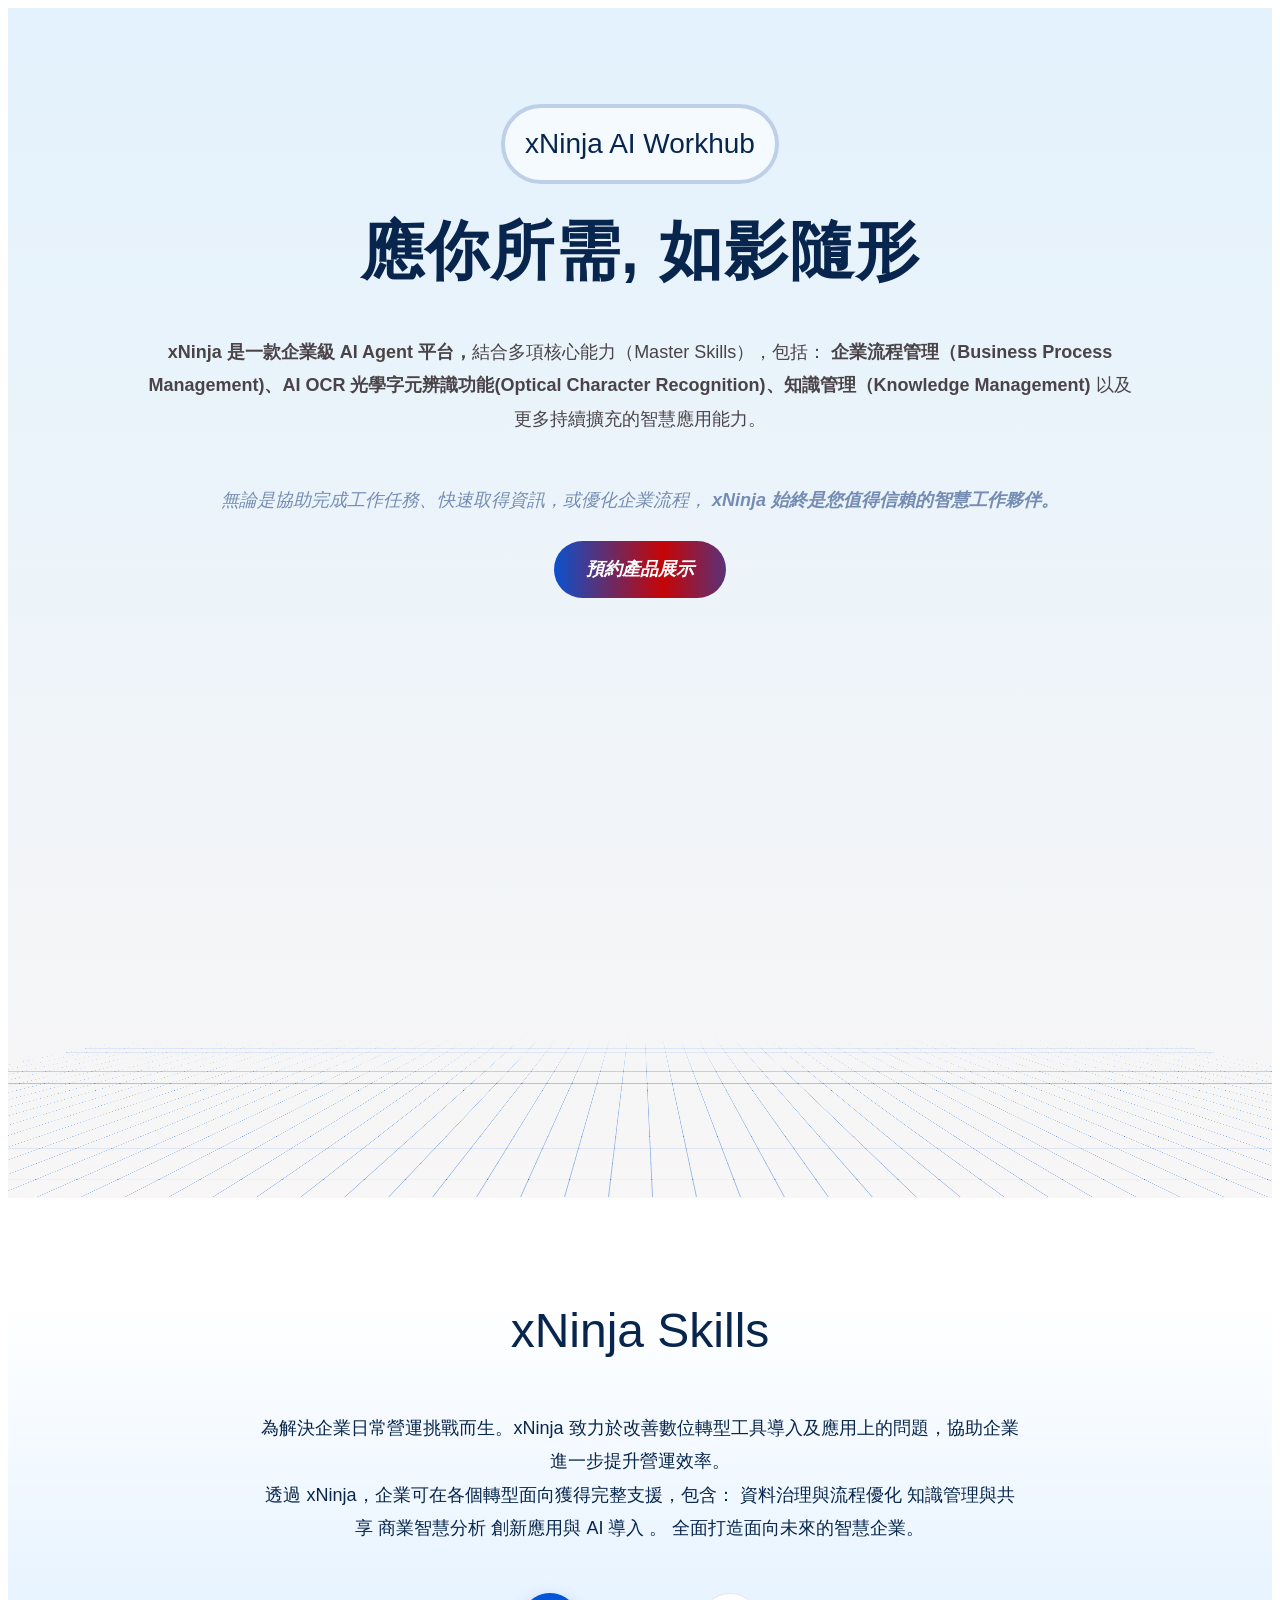
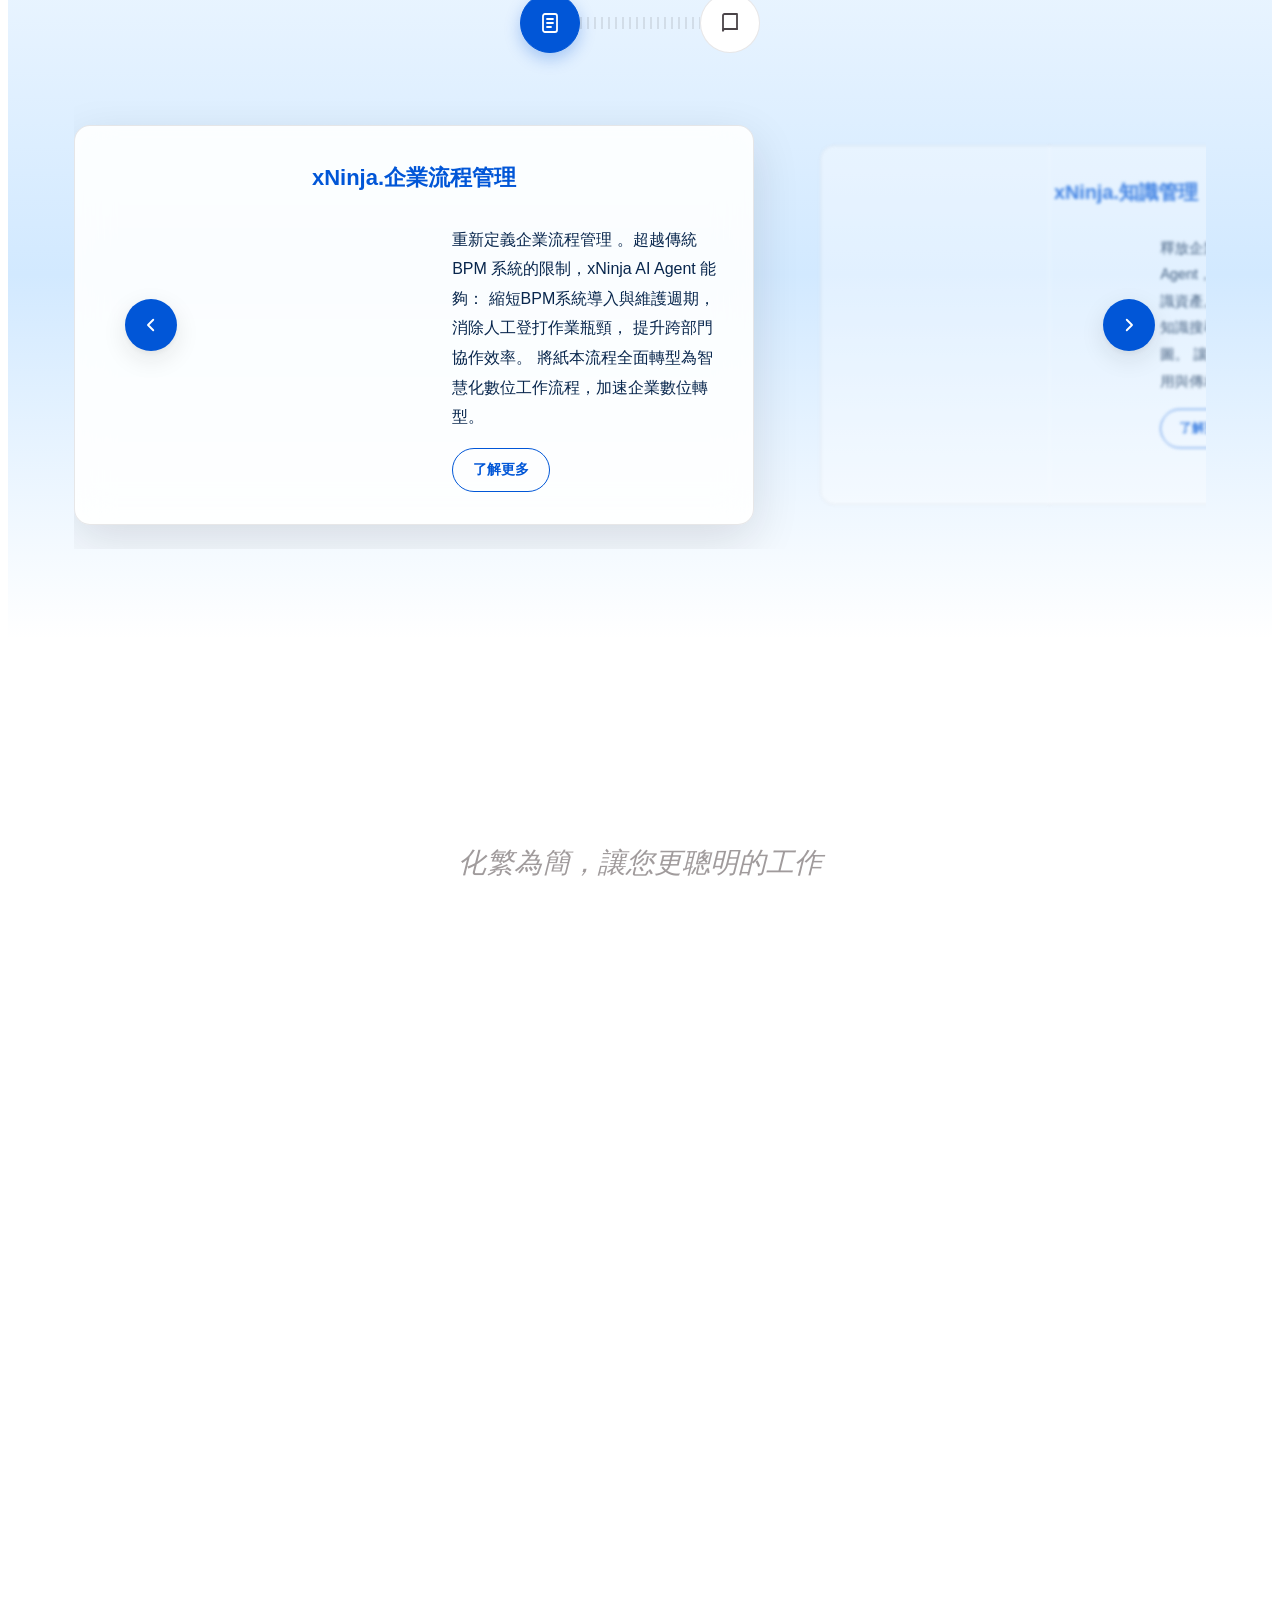
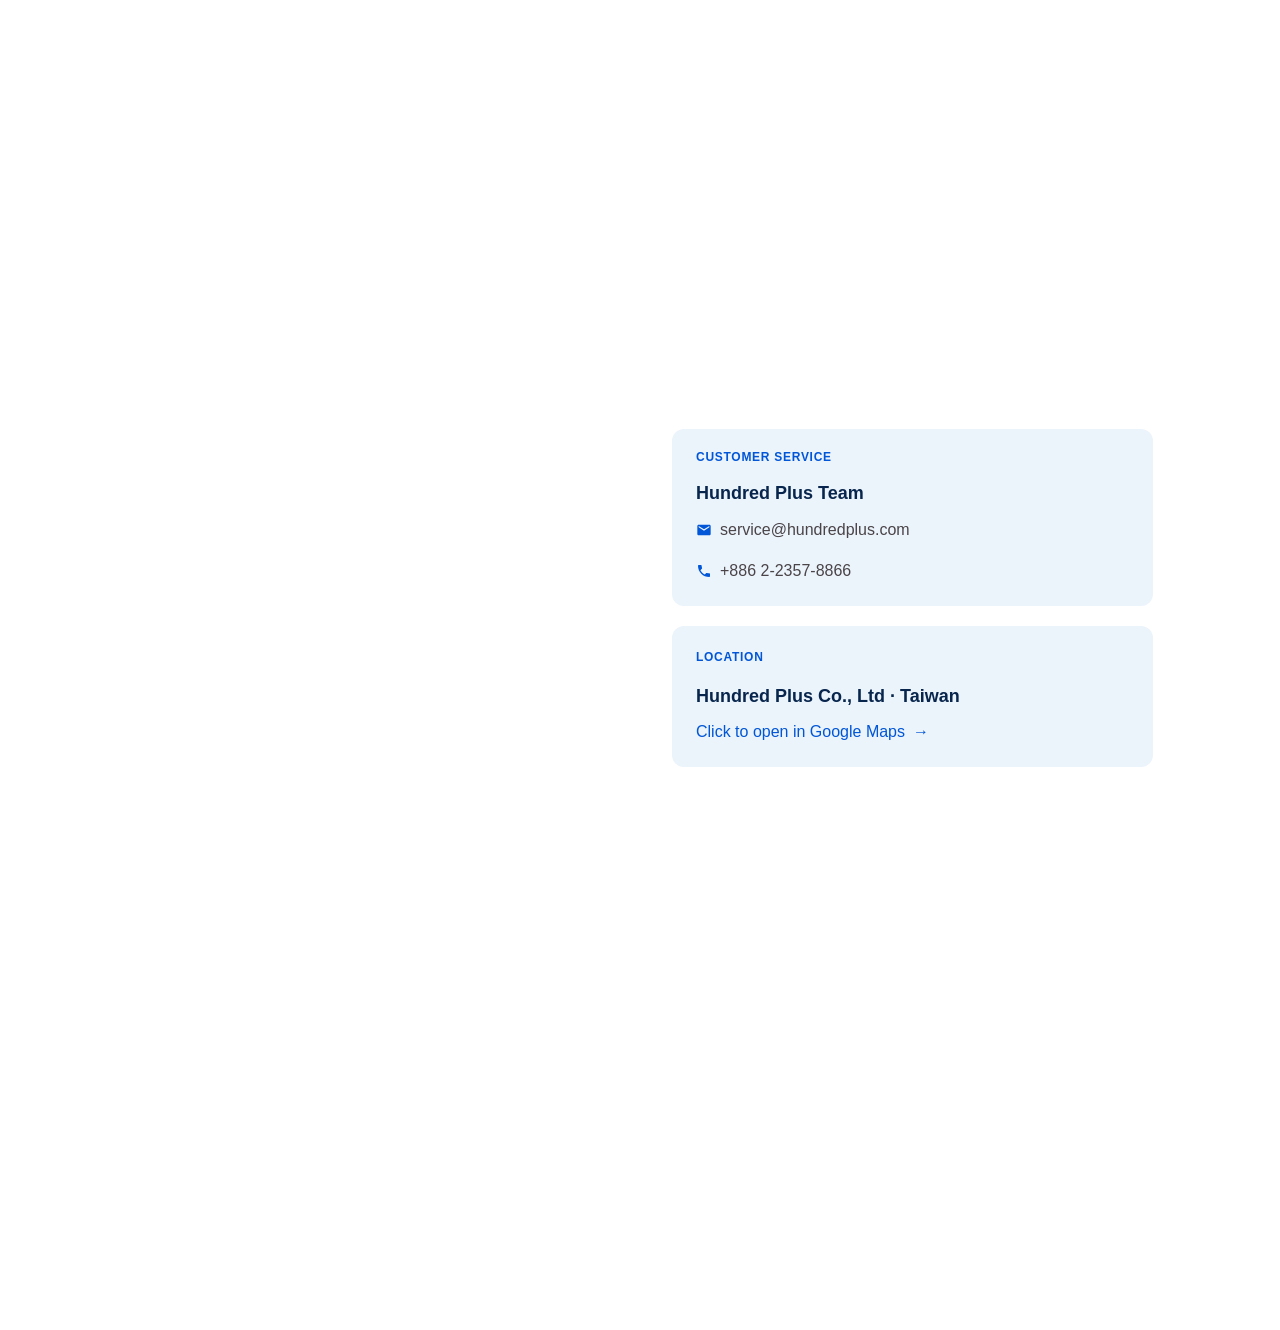
==== commit 0fc0d062: "helo" ====
--- a/index.html
+++ b/index.html
@@ -62,7 +62,7 @@
 
 <section class="skills">
   <div class="skills__inner">
-    <div class="skills__intro"> <h2 class="skills__title">xNinja 核心能力</h2>
+    <div class="skills__intro"> <h2 class="skills__title">xNinja Skills</h2>
     <span class="skills__lead text-body-lg">
     為解決企業日常營運挑戰而生。xNinja 致力於改善數位轉型工具導入及應用上的問題，協助企業進一步提升營運效率。
 <br>透過 xNinja，企業可在各個轉型面向獲得完整支援，包含：
@@ -118,7 +118,7 @@
 
           <!-- Card: BPM -->
           <article class="skill-card skill-card--active" data-video-key="skills.bpm.video">
-            <h3 class="skill-card__title">xNinja.BPM 企業流程管理</h3>
+            <h3 class="skill-card__title">xNinja.企業流程管理</h3>
             <div class="skill-card__body">
                          <div class="skill_section__video">
   <iframe
--- a/css/navbar.css
+++ b/css/navbar.css
@@ -27,7 +27,7 @@
 
 .navbar__logo img {
   height: auto;
-  width: 90px;
+  width: 120px;
 }
 
 /* Nav links — centered */
@@ -240,7 +240,7 @@
   top: calc(100% + 14px);
   left: 50%;
   transform: translateX(-50%) translateY(-8px);
-  width: min(600px, 92vw);
+  width: min(400px, 92vw);
   padding: 26px 30px 30px;
   background: var(--mega-bg, rgba(255, 255, 255, 0.98));
   -webkit-backdrop-filter: blur(10px) saturate(140%);
--- a/css/features.css
+++ b/css/features.css
@@ -341,3 +341,10 @@
     transition: none;
   }
 }
+.uc-feature__arrow svg {
+  transition: transform var(--transition-base);
+}
+
+.uc-feature.is-open .uc-feature__arrow svg {
+  transform: rotate(180deg);
+}
--- a/css/cta.css
+++ b/css/cta.css
@@ -24,7 +24,7 @@
   margin: 0 0 var(--space-5);
   font-family: var(--font-mono), var(--font-tw), var(--font-th), sans-serif;
   font-weight: var(--weight-mono-medium);
-  font-size: 39px;
+  font-size: 36px;
   line-height: var(--lh-en-heading);
   color: var(--color-surface);
 }
--- a/css/footer.css
+++ b/css/footer.css
@@ -64,8 +64,8 @@
 
 .footer__heading {
   margin: 0 0 var(--space-4);
-  font-family: var(--font-mono), var(--font-tw), var(--font-th), sans-serif;
-  font-weight: var(--weight-mono-medium);
+  font-family: var(--font-en), var(--font-tw), var(--font-th), sans-serif;
+  font-weight: var(--weight-semibold);
   font-size: var(--scale-sm);
   color: var(--color-ink);
 }
@@ -172,3 +172,11 @@
     grid-template-columns: 1fr;
   }
 }
+.footer-subtitle{
+  font-size: var(--scale-sm);
+  color:var(--color-ink);
+}
+.footer-address{
+  font-size: var(--scale-sm);
+  color:var(--color-ink);
+}
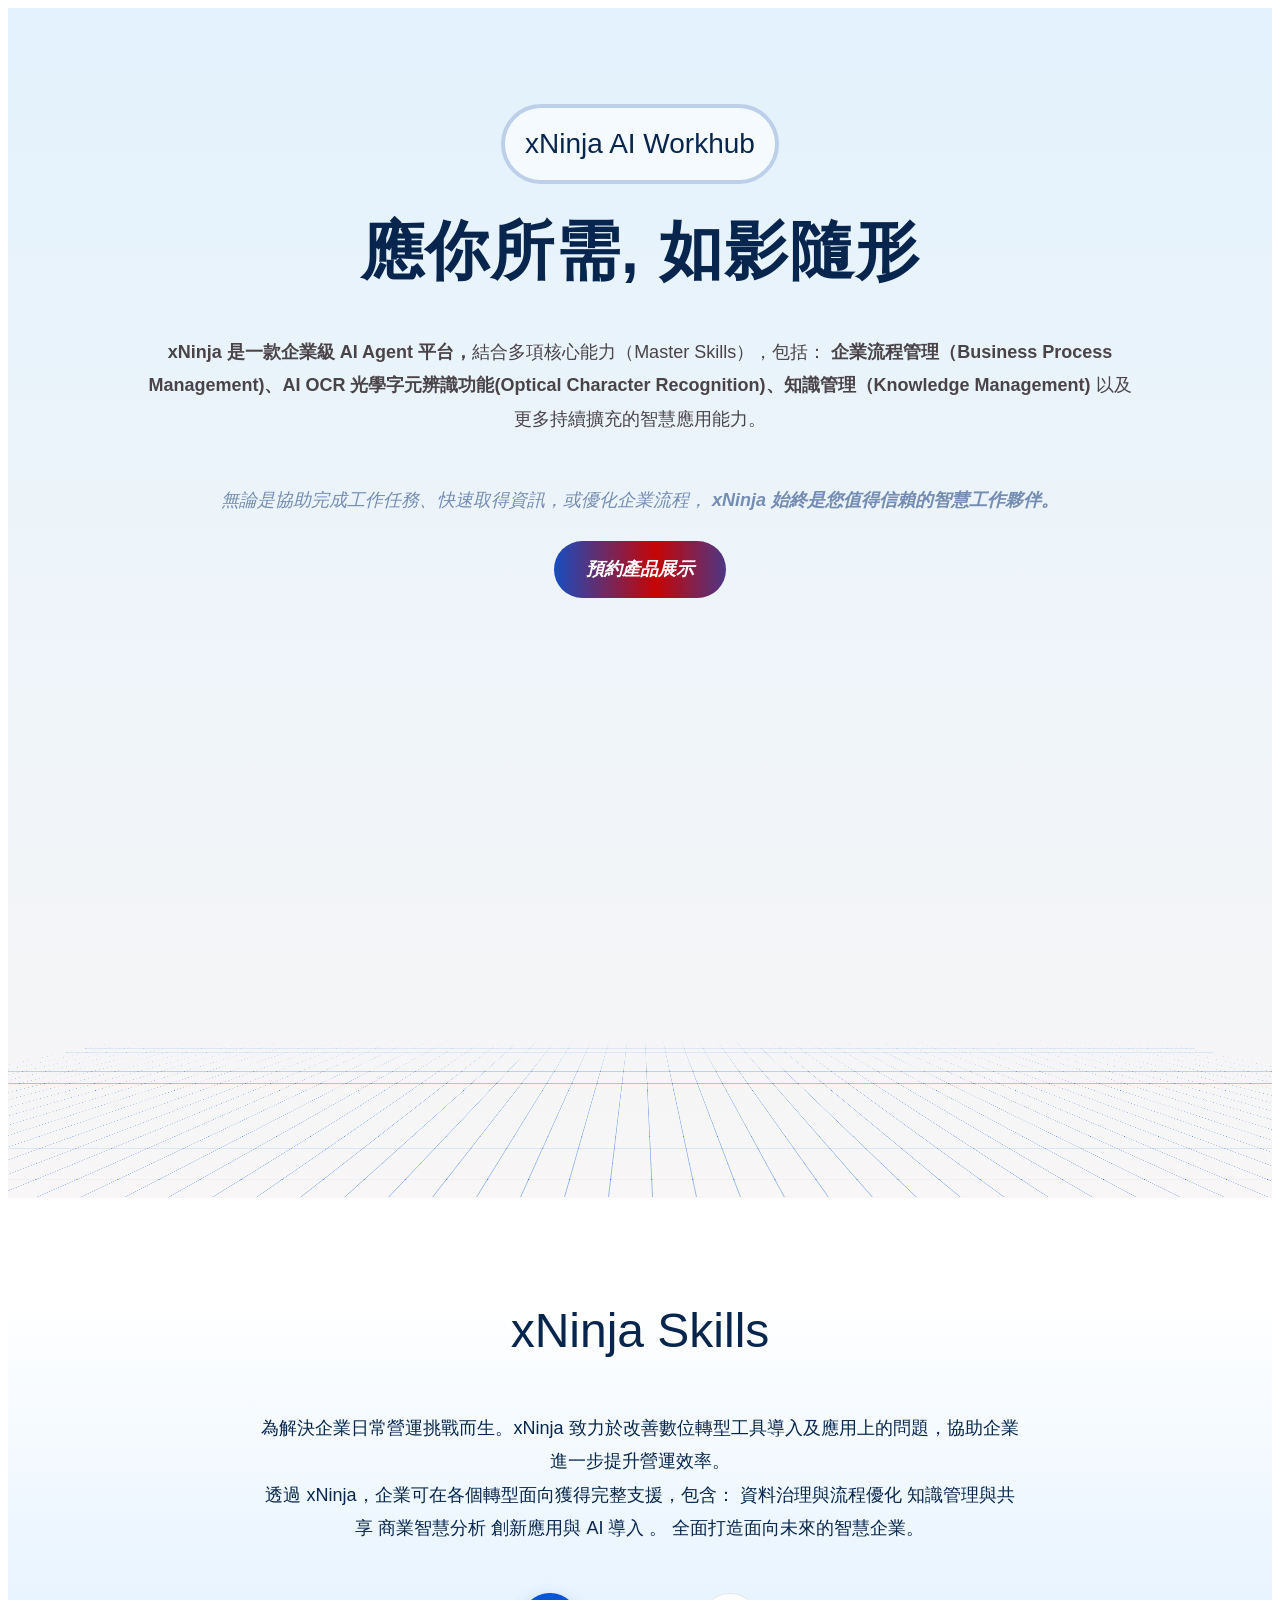
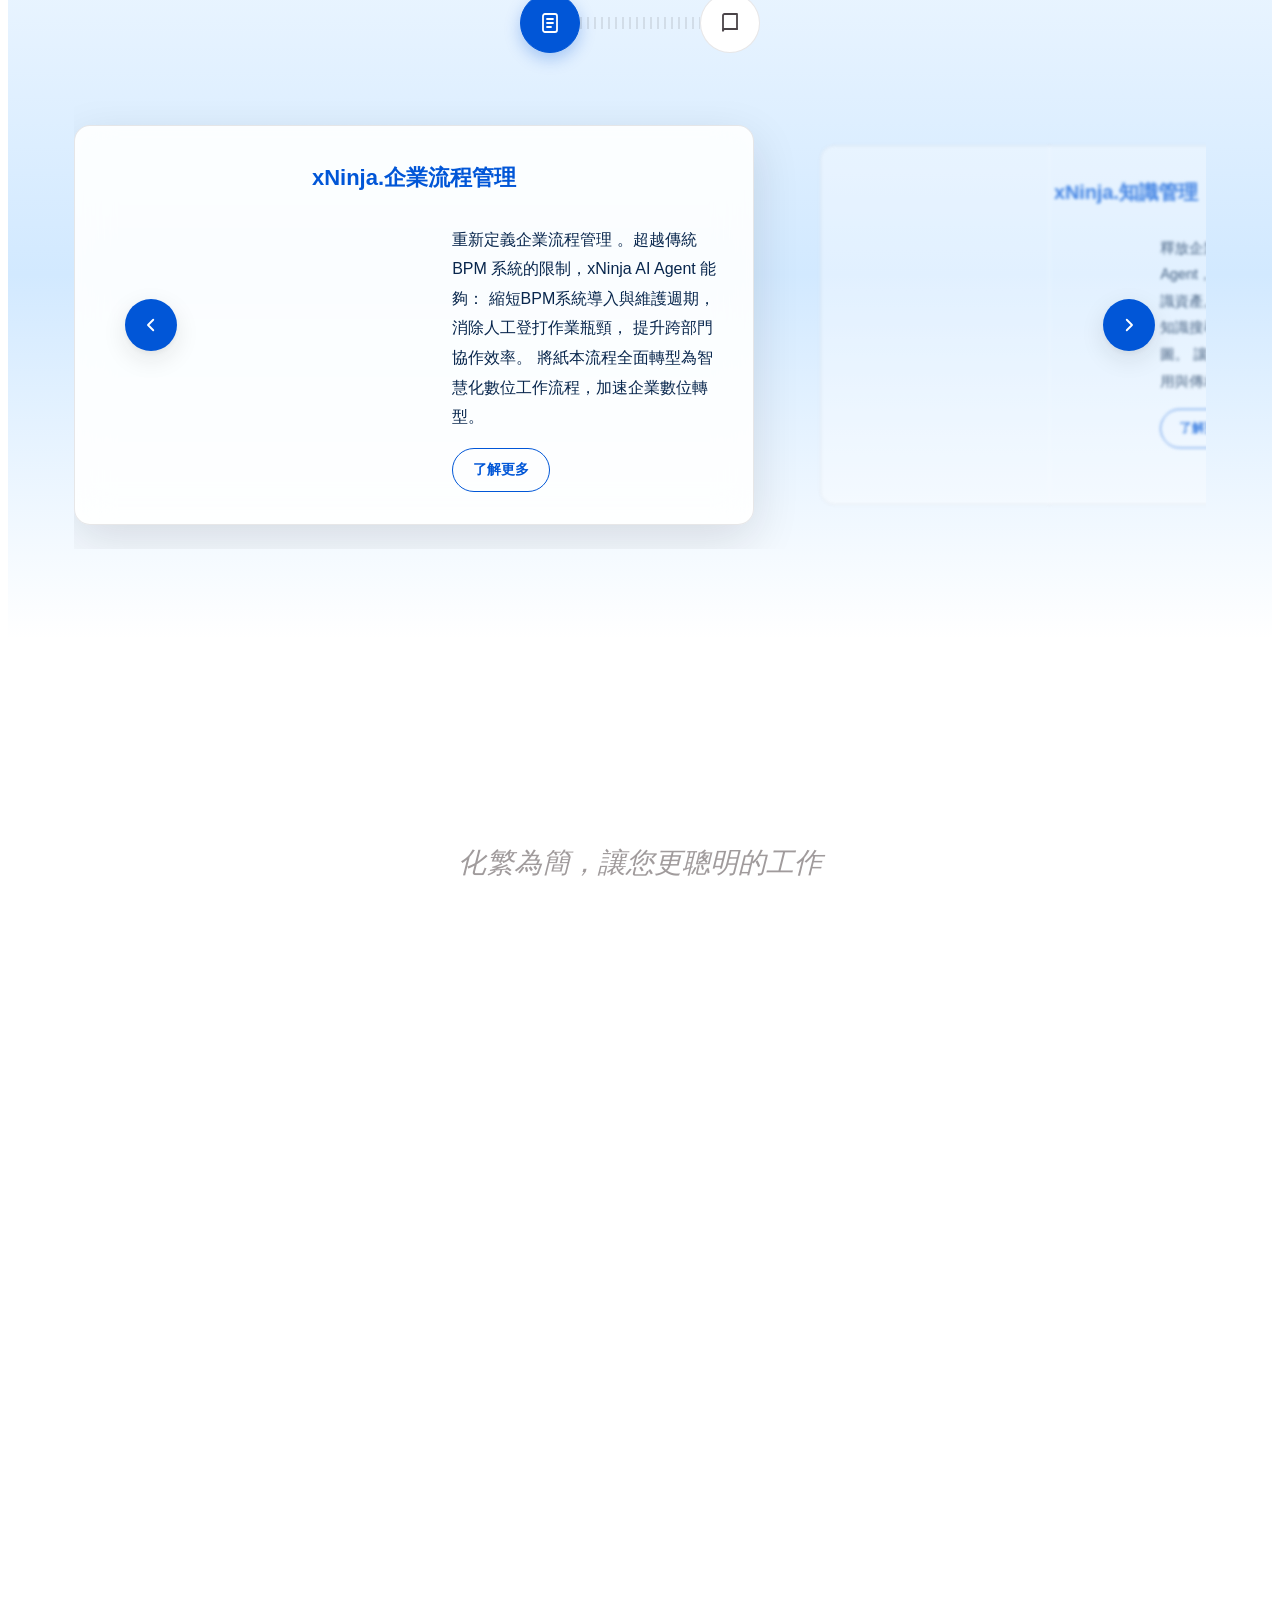
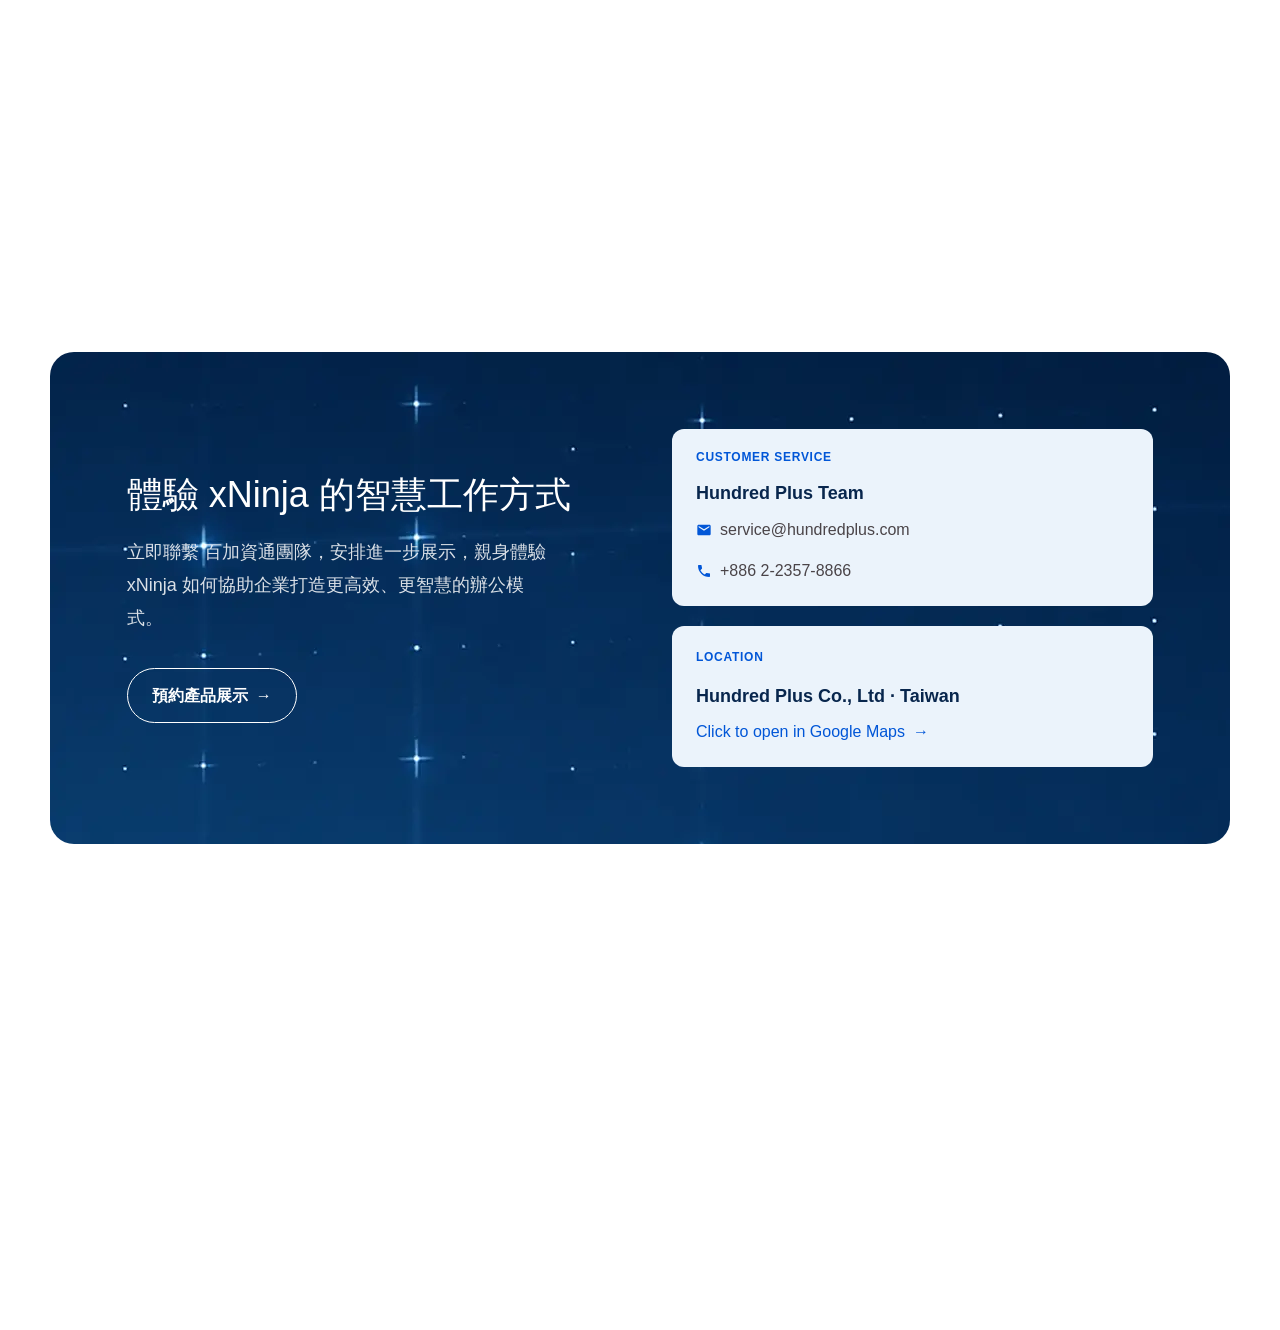
==== commit f1fa9763: "helo" ====
--- a/index.html
+++ b/index.html
@@ -189,7 +189,7 @@
   <div class="challenge__inner">
     <div class="challenge__header">
     <h2 class="skills__title reveal reveal--up">
-      xNinja 協助企業解決的挑戰<br>
+      xNinja 協助企業解決數位轉型的挑戰<br>
     </h2>
       <span class="skills__subtitle">化繁為簡，讓您更聰明的工作</span>
       </div>
--- a/css/navbar.css
+++ b/css/navbar.css
@@ -240,7 +240,7 @@
   top: calc(100% + 14px);
   left: 50%;
   transform: translateX(-50%) translateY(-8px);
-  width: min(400px, 92vw);
+  width: min(300px, 92vw);
   padding: 26px 30px 30px;
   background: var(--mega-bg, rgba(255, 255, 255, 0.98));
   -webkit-backdrop-filter: blur(10px) saturate(140%);
